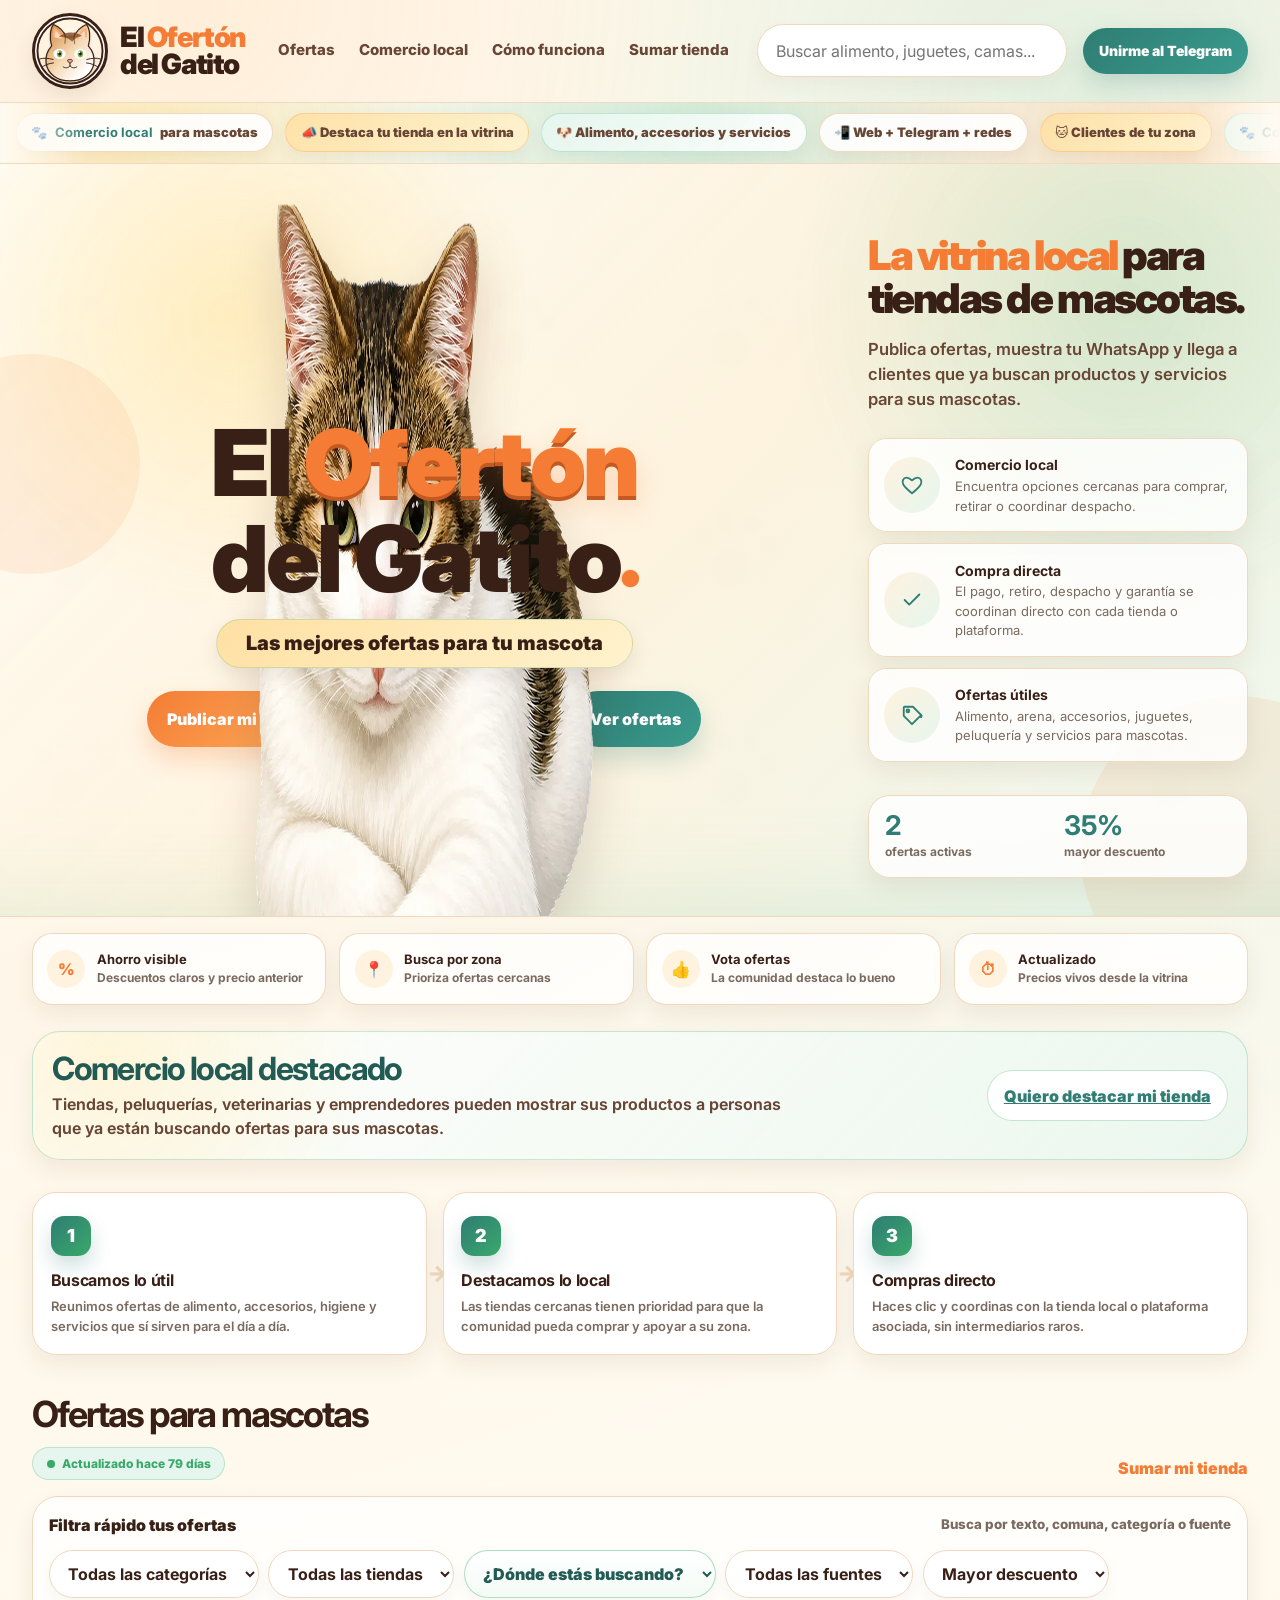
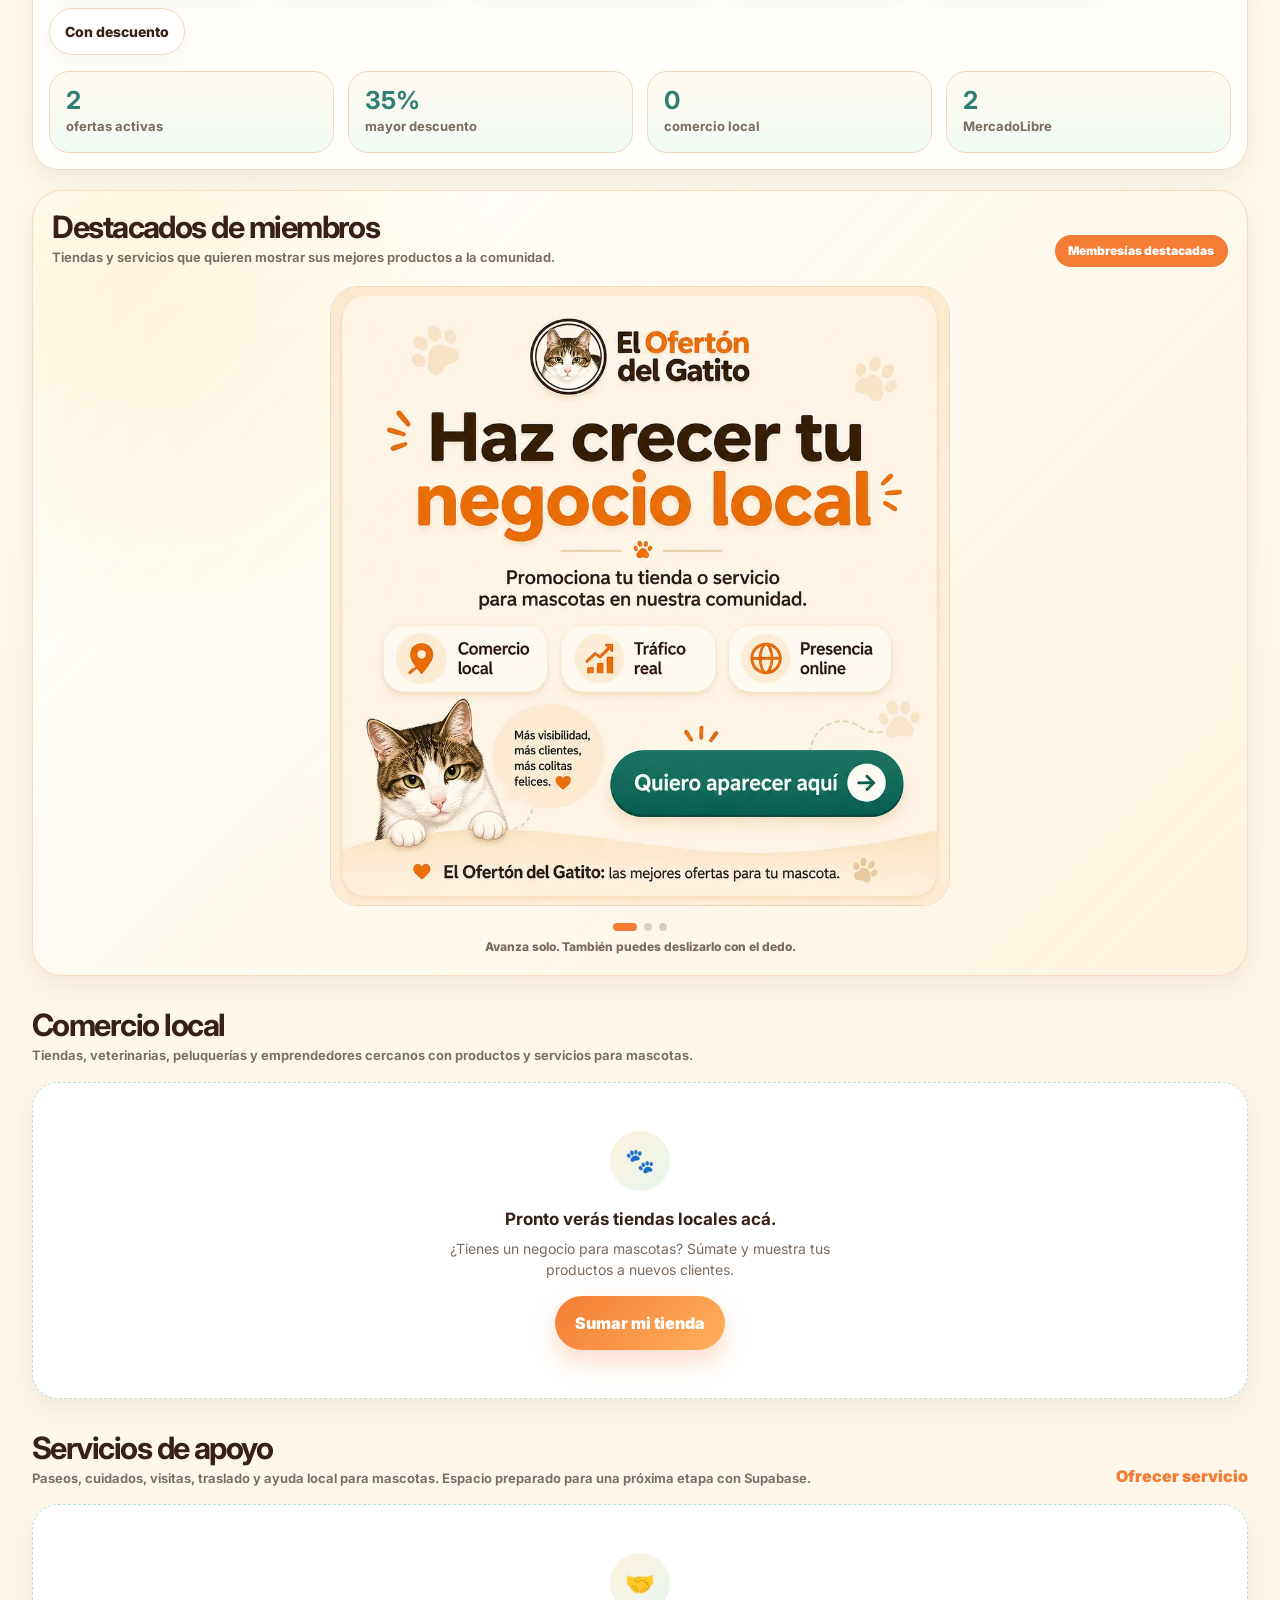
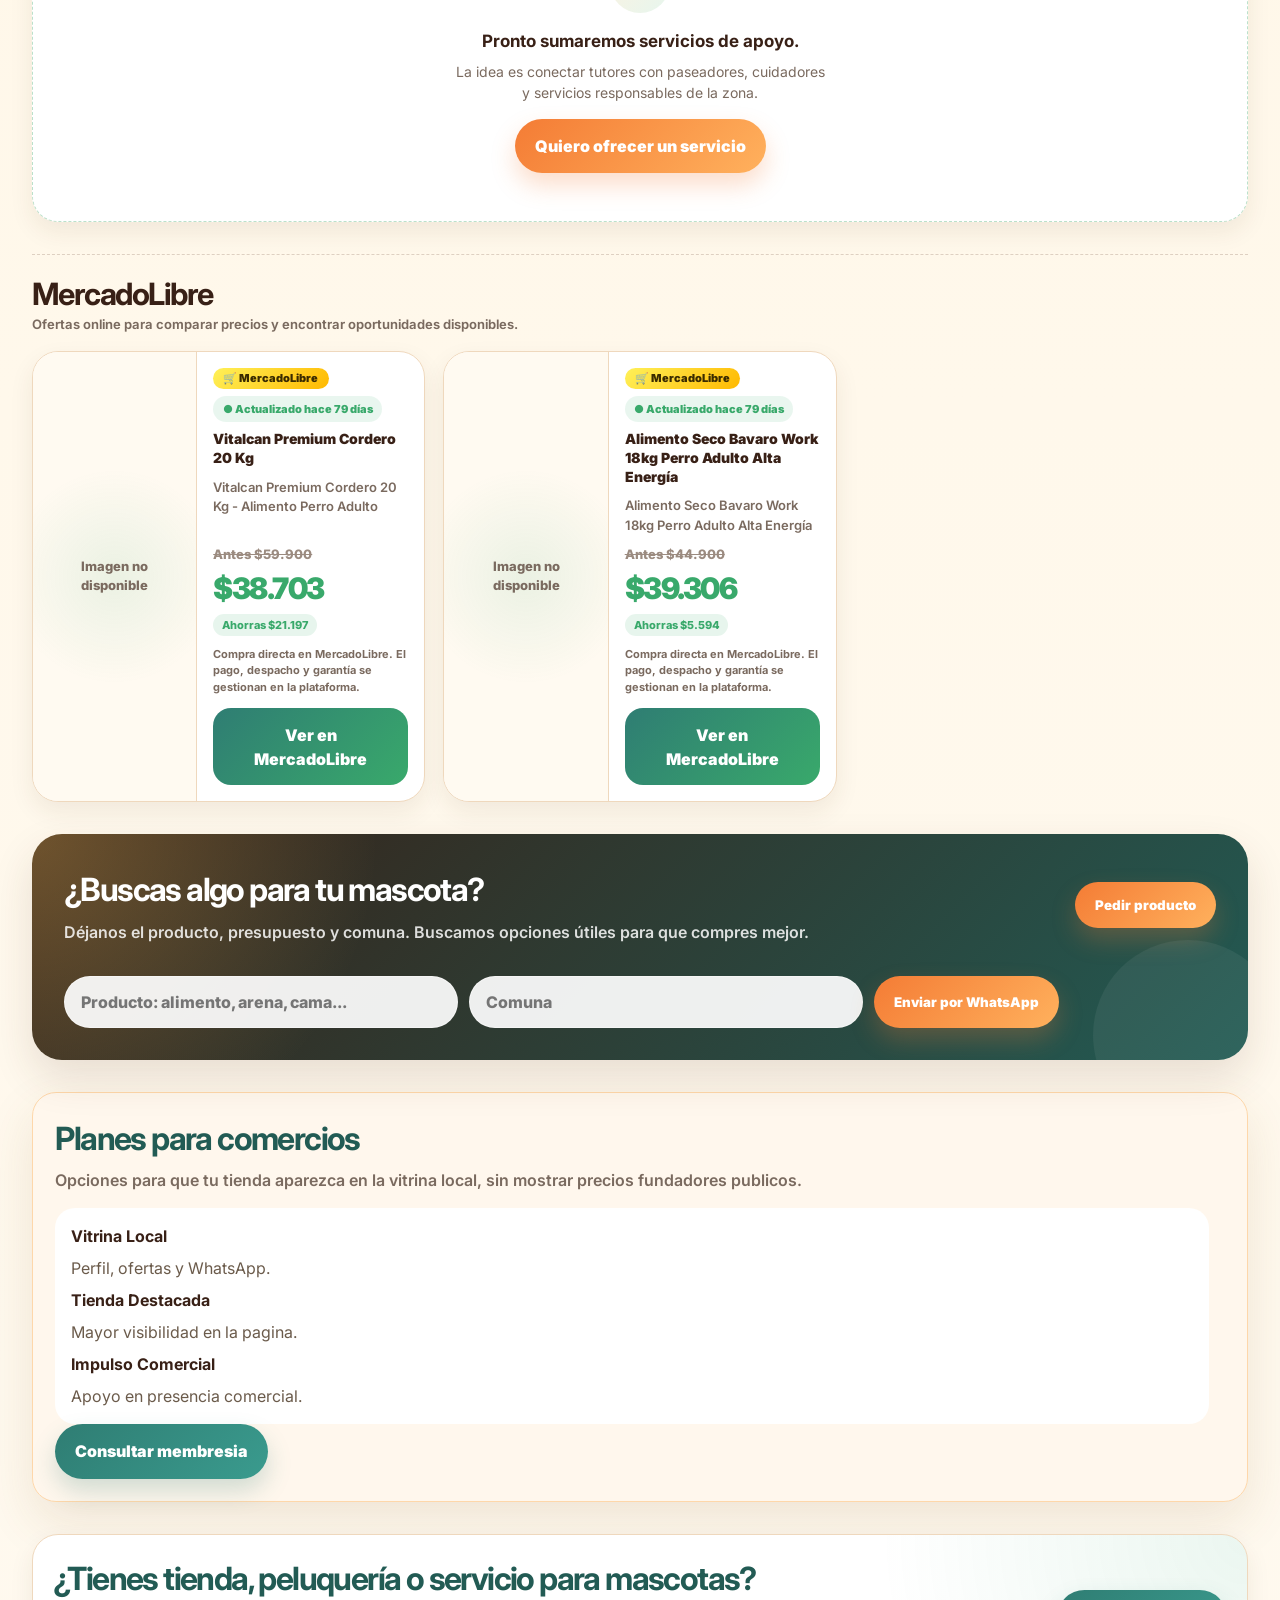
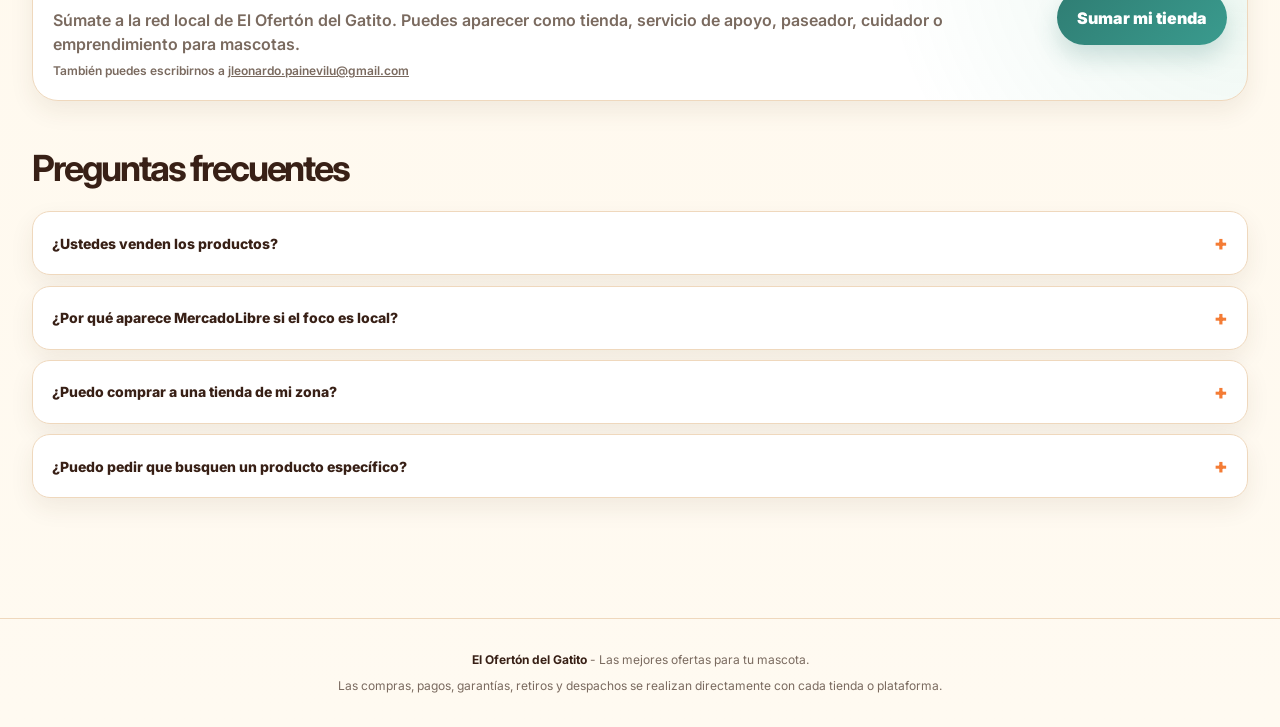
==== index.html @ 533b320a "Update index.html" ====
<!DOCTYPE html>
<html lang="es-CL">
<head>
  <meta charset="UTF-8">
  <meta http-equiv="Content-Type" content="text/html; charset=UTF-8">
  <meta name="viewport" content="width=device-width, initial-scale=1.0">

  <title>El Ofertón del Gatito - Ofertas para mascotas y comercio local</title>
  <meta name="description" content="El Ofertón del Gatito reúne ofertas para mascotas, destacando tiendas locales y usando MercadoLibre como base de apoyo para comparar precios y encontrar oportunidades.">
  <meta name="robots" content="index, follow">

  <meta property="og:title" content="El Ofertón del Gatito">
  <meta property="og:description" content="Ofertas para mascotas con foco en comercio local, tiendas cercanas y datos de MercadoLibre como base de comparación.">
  <meta property="og:type" content="website">
  <meta property="og:url" content="https://ofertas-ml-ks2k.vercel.app/">
  <meta property="og:image" content="https://ofertas-ml-ks2k.vercel.app/assets/gatito-hero.webp">
  <meta property="og:locale" content="es_CL">
  <meta name="twitter:card" content="summary_large_image">

  <link rel="canonical" href="https://ofertas-ml-ks2k.vercel.app/">
  <link rel="icon" href="/assets/logo-gatito-face.svg" type="image/svg+xml">

  <link rel="preconnect" href="https://fonts.googleapis.com">
  <link href="https://fonts.googleapis.com/css2?family=Inter:wght@400;500;600;700;800;900&display=swap" rel="stylesheet">

  <link rel="stylesheet" href="/assets/styles.css">

</head>

<body>
  <div class="page-bg-paw"></div>

  <header>
    <div class="header-inner">
      <a href="/" class="brand" aria-label="El Ofertón del Gatito">
        <img src="/assets/logo-gatito-face.svg" alt="Logo El Ofertón del Gatito" class="brand-logo" width="76" height="76">
        <div class="brand-name">
          El <span class="brand-orange">Ofertón</span><br>del Gatito
          <span>Ofertas para mascotas</span>
        </div>
      </a>

      <nav class="nav" aria-label="Navegación principal">
        <a href="#ofertas">Ofertas</a>
        <a href="#locales">Comercio local</a>
        <a href="#funciona">Cómo funciona</a>
        <a href="#marcas">Sumar tienda</a>
      </nav>

      <div class="search-wrap">
        <input type="text" id="busqueda" placeholder="Buscar alimento, juguetes, camas..." aria-label="Buscar ofertas para mascotas">
      </div>

      <a class="telegram-top" href="https://t.me/ofertastech_cl" target="_blank" rel="noopener">Unirme al Telegram</a>
    </div>
  </header>

  <main>
    <section class="top-promo-strip" aria-label="Datos destacados de El Ofertón del Gatito">
      <div class="top-promo-track" aria-hidden="true">
        <span class="top-promo-pill">🐾 <strong>Comercio local</strong> para mascotas</span>
        <span class="top-promo-pill">📣 Destaca tu tienda en la vitrina</span>
        <span class="top-promo-pill">🐶 Alimento, accesorios y servicios</span>
        <span class="top-promo-pill">📲 Web + Telegram + redes</span>
        <span class="top-promo-pill">🐱 Clientes de tu zona</span>
        <span class="top-promo-pill">🐾 <strong>Comercio local</strong> para mascotas</span>
        <span class="top-promo-pill">📣 Destaca tu tienda en la vitrina</span>
        <span class="top-promo-pill">🐶 Alimento, accesorios y servicios</span>
        <span class="top-promo-pill">📲 Web + Telegram + redes</span>
        <span class="top-promo-pill">🐱 Clientes de tu zona</span>
      </div>
    </section>

    <section class="hero">
      <div class="hero-town" aria-hidden="true"></div>
      <div class="hero-left">
        <img src="/assets/gatito-hero.webp" alt="Gatito recostado sobre el nombre El Ofertón del Gatito" class="hero-cat" width="872" height="1030" fetchpriority="high" decoding="async">

        <h1 class="mega-title">
          El <span class="orange">Ofertón</span>
          <span class="dark">del Gatito<span class="paw-dot">●</span></span>
        </h1>

        <div class="tagline-ribbon">Las mejores ofertas para tu mascota</div>

        <div class="hero-actions">
          <a class="btn btn-primary" href="#ofertas">Ver ofertas</a>
          <a class="btn btn-secondary" href="#funciona">Cómo funciona</a>
          <a class="btn btn-secondary" href="#marcas">Sumar mi tienda</a>
          <a class="btn btn-blue" href="https://t.me/ofertastech_cl" target="_blank" rel="noopener">Telegram</a>
        </div>
      </div>

      <div class="hero-right">
        <h2 class="right-title"><span>Cuida mejor.</span> Compra más cerca.</h2>
        <p class="right-copy">
          Encuentra alimento, accesorios, higiene, juguetes y servicios para perros y gatos. Reunimos ofertas locales y datos de MercadoLibre para ayudarte a comprar mejor.
        </p>

        <div class="benefit-list">
          <div class="benefit">
            <div class="benefit-icon" aria-hidden="true">
              <svg width="22" height="22" viewBox="0 0 24 24" fill="none" stroke="currentColor" stroke-width="2" stroke-linecap="round" stroke-linejoin="round"><path d="M12 21s-7-5.35-9.5-9.5C.7 8 2.2 4.5 5.7 4c2-.28 3.7.7 6.3 3 2.6-2.3 4.3-3.28 6.3-3 3.5.5 5 4 3.2 7.5C19 15.65 12 21 12 21Z"/></svg>
            </div>
            <div>
              <strong>Comercio local</strong>
              <span>Encuentra opciones cercanas para comprar, retirar o coordinar despacho.</span>
            </div>
          </div>

          <div class="benefit">
            <div class="benefit-icon" aria-hidden="true">
              <svg width="22" height="22" viewBox="0 0 24 24" fill="none" stroke="currentColor" stroke-width="2" stroke-linecap="round" stroke-linejoin="round"><path d="M20 6 9 17l-5-5"/></svg>
            </div>
            <div>
              <strong>Compra directa</strong>
              <span>El pago, retiro, despacho y garantía se coordinan directo con cada tienda o plataforma.</span>
            </div>
          </div>

          <div class="benefit">
            <div class="benefit-icon" aria-hidden="true">
              <svg width="22" height="22" viewBox="0 0 24 24" fill="none" stroke="currentColor" stroke-width="2" stroke-linecap="round" stroke-linejoin="round"><path d="M20.59 13.41 12 22l-9-9V4a1 1 0 0 1 1-1h9l9 9a2 2 0 0 1 0 2.41Z"/><circle cx="7.5" cy="7.5" r="1.5"/></svg>
            </div>
            <div>
              <strong>Ofertas útiles</strong>
              <span>Alimento, arena, accesorios, juguetes, peluquería y servicios para mascotas.</span>
            </div>
          </div>
        </div>

        <div class="hero-score">
          <div class="score-item">
            <strong id="hero-total">-</strong>
            <span>ofertas activas</span>
          </div>
          <div class="score-item">
            <strong id="hero-desc">-</strong>
            <span>mayor descuento</span>
          </div>
        </div>
      </div>
    </section>

    <section class="quick-trust" aria-label="Confianza y acceso rápido">
      <div class="quick-trust-card"><div class="quick-icon">%</div><div><b>Ahorro visible</b><span>Descuentos claros y precio anterior</span></div></div>
      <div class="quick-trust-card"><div class="quick-icon">📍</div><div><b>Busca por zona</b><span>Prioriza ofertas cercanas</span></div></div>
      <div class="quick-trust-card"><div class="quick-icon">👍</div><div><b>Vota ofertas</b><span>La comunidad destaca lo bueno</span></div></div>
      <div class="quick-trust-card"><div class="quick-icon">⏱</div><div><b>Actualizado</b><span>Precios vivos desde la vitrina</span></div></div>
    </section>

    <section class="local-strip" id="local" aria-label="Comercio local destacado">
      <div>
        <h2>Comercio local destacado</h2>
        <p>Tiendas, peluquerías, veterinarias y emprendedores pueden mostrar sus productos a personas que ya están buscando ofertas para sus mascotas.</p>
      </div>
      <a class="local-pill" href="#marcas">Quiero destacar mi tienda</a>
    </section>

    <section class="steps" id="funciona" aria-label="Cómo funciona">
      <div class="step">
        <div class="step-num">1</div>
        <h3>Buscamos lo útil</h3>
        <p>Reunimos ofertas de alimento, accesorios, higiene y servicios que sí sirven para el día a día.</p>
      </div>
      <div class="step">
        <div class="step-num">2</div>
        <h3>Destacamos lo local</h3>
        <p>Las tiendas cercanas tienen prioridad para que la comunidad pueda comprar y apoyar a su zona.</p>
      </div>
      <div class="step">
        <div class="step-num">3</div>
        <h3>Compras directo</h3>
        <p>Haces clic y coordinas con la tienda local o plataforma asociada, sin intermediarios raros.</p>
      </div>
    </section>

    <section id="ofertas">
      <div class="section-head">
        <div>
          <h2>Ofertas para mascotas</h2>
          <span class="live-chip"><span class="live-dot"></span><span id="actualizado">Cargando actualización...</span></span>
        </div>
        <a class="section-link" href="#marcas">Sumar mi tienda</a>
      </div>

      <div class="panel">
        <div class="filters-title"><span>Filtra rápido tus ofertas</span><small>Busca por texto, comuna, categoría o fuente</small></div>
        <div class="filtros">
          <select id="filtro-categoria" aria-label="Filtrar por categoría">
            <option value="">Todas las categorías</option>
          </select>

          <select id="filtro-tienda" aria-label="Filtrar por tienda">
            <option value="">Todas las tiendas</option>
          </select>

          <select id="filtro-comuna" aria-label="Filtrar por comuna o región">
            <option value="">¿Dónde estás buscando?</option>
          </select>

          <select id="filtro-origen" aria-label="Filtrar por origen">
            <option value="">Todas las fuentes</option>
            <option value="local">Comercio local</option>
            <option value="mercadolibre">MercadoLibre</option>
          </select>

          <select id="filtro-orden" aria-label="Ordenar ofertas">
            <option value="descuento">Mayor descuento</option>
            <option value="precio_asc">Menor precio</option>
            <option value="precio_desc">Mayor precio</option>
          </select>

          <button class="chip" id="chip-descuento">Con descuento</button>
        </div>

        <div class="stats" id="stats"></div>
      </div>

      <div class="premium-section" id="miembros">
        <div class="premium-head">
          <div>
            <h2>Destacados de miembros</h2>
            <p>Tiendas y servicios que quieren mostrar sus mejores productos a la comunidad.</p>
          </div>
          <span class="premium-badge-title">Membresías destacadas</span>
        </div>
        <div class="carousel" id="premium-carousel" aria-label="Carrusel automático de membresías destacadas">
          <div class="skeleton-grid" aria-label="Cargando destacados">
            <div class="skeleton-card"><div class="sk sk-img"></div><div class="sk-body"><div class="sk sk-line"></div><div class="sk sk-line big"></div><div class="sk sk-line"></div><div class="sk sk-button"></div></div></div>
          </div>
        </div>
        <div class="carousel-dots" id="premium-dots" aria-label="Indicadores del carrusel"></div>
        <p class="carousel-hint">Avanza solo. También puedes deslizarlo con el dedo.</p>
      </div>

      <div class="source-section" id="locales">
        <div class="source-head">
          <div>
            <h2>Comercio local</h2>
            <p>Tiendas, veterinarias, peluquerías y emprendedores cercanos con productos y servicios para mascotas.</p>
          </div>
        </div>
        <div class="grid" id="local-grid"></div>
      </div>

      <div class="source-section" id="apoyo">
        <div class="source-head">
          <div>
            <h2>Servicios de apoyo</h2>
            <p>Paseos, cuidados, visitas, traslado y ayuda local para mascotas. Espacio preparado para una próxima etapa con Supabase.</p>
          </div>
          <a class="section-link" href="#marcas">Ofrecer servicio</a>
        </div>
        <div class="grid" id="apoyo-grid">
          <div class="vacio"><div class="vacio-icon">🤝</div><h3>Pronto sumaremos servicios de apoyo.</h3><p>La idea es conectar tutores con paseadores, cuidadores y servicios responsables de la zona.</p><a class="btn btn-primary empty-cta" href="#marcas">Quiero ofrecer un servicio</a></div>
        </div>
      </div>

      <div class="source-section marketplace" id="mercadolibre">
        <div class="source-head">
          <div>
            <h2>MercadoLibre</h2>
            <p>Ofertas online para comparar precios y encontrar oportunidades disponibles.</p>
          </div>
        </div>
        <div class="grid" id="mercadolibre-grid"></div>
      </div>
    </section>

    <section class="request-box" id="pedidos">
      <div>
        <h2>¿Buscas algo para tu mascota?</h2>
        <p>
          Déjanos el producto, presupuesto y comuna. Buscamos opciones útiles para que compres mejor.
        </p>
      </div>
      <button class="btn btn-primary" type="button" onclick="abrirModalPedido()">Pedir producto</button>
      <form class="request-inline-form" onsubmit="enviarPedidoRapido(event)">
        <input id="pedido-producto" type="text" placeholder="Producto: alimento, arena, cama..." aria-label="Producto buscado">
        <input id="pedido-comuna" type="text" placeholder="Comuna" aria-label="Comuna">
        <button class="btn btn-primary" type="submit">Enviar por WhatsApp</button>
      </form>
    </section>

    <section class="business-box" id="marcas">
      <div>
        <h2>¿Tienes tienda, peluquería o servicio para mascotas?</h2>
        <p>
          Súmate a la red local de El Ofertón del Gatito. Puedes aparecer como tienda, servicio de apoyo, paseador, cuidador o emprendimiento para mascotas.
        </p>
        <p style="margin-top:.4rem; font-size:12px;">
          También puedes escribirnos a <a href="mailto:jleonardo.painevilu@gmail.com" style="text-decoration:underline;">jleonardo.painevilu@gmail.com</a>
        </p>
      </div>
      <a class="btn btn-blue" href="https://wa.me/56973806218?text=Hola%2C%20quiero%20destacar%20mi%20tienda%20o%20producto%20para%20mascotas%20en%20El%20Oferton%20del%20Gatito" target="_blank" rel="noopener">Sumar mi tienda</a>
    </section>

    <section class="faq" aria-label="Preguntas frecuentes">
      <div class="section-head">
        <div>
          <h2>Preguntas frecuentes</h2>
        </div>
      </div>

      <details class="faq-item">
        <summary>¿Ustedes venden los productos?</summary>
        <p>No. Nosotros encontramos y compartimos ofertas para mascotas; la compra, el pago, el despacho y la garantía quedan directamente con la tienda local o plataforma asociada.</p>
      </details>

      <details class="faq-item">
        <summary>¿Por qué aparece MercadoLibre si el foco es local?</summary>
        <p>MercadoLibre sirve como base para comparar precios y mantener ofertas disponibles. El agregado estrella será el comercio local destacado dentro de la vitrina.</p>
      </details>

      <details class="faq-item">
        <summary>¿Puedo comprar a una tienda de mi zona?</summary>
        <p>Sí. Cuando una oferta sea local, el botón te llevará al contacto, WhatsApp, catálogo o canal definido por esa tienda.</p>
      </details>

      <details class="faq-item">
        <summary>¿Puedo pedir que busquen un producto específico?</summary>
        <p>Sí. Usa el botón "Pedir producto" y cuéntanos qué necesitas, para qué mascota, presupuesto y comuna. Lo agregamos a la búsqueda.</p>
      </details>
    </section>
  </main>

  <footer>
    <p><strong>El Ofertón del Gatito</strong> - Las mejores ofertas para tu mascota.</p>
    <p style="margin-top:.5rem;">Las compras, pagos, garantías, retiros y despachos se realizan directamente con cada tienda o plataforma.</p>
  </footer>

  <div class="modal-backdrop" id="pedido-modal" role="dialog" aria-modal="true" aria-label="Pedir producto">
    <div class="modal-box">
      <div class="modal-head">
        <div>
          <h3>Pedir producto</h3>
          <p>Cuéntanos qué necesitas y lo buscamos para la comunidad.</p>
        </div>
        <button class="modal-close" type="button" onclick="cerrarModalPedido()">×</button>
      </div>
      <form class="modal-form" onsubmit="enviarPedidoModal(event)">
        <input id="modal-producto" type="text" placeholder="¿Qué producto buscas?" required>
        <input id="modal-comuna" type="text" placeholder="Comuna o ciudad" required>
        <select id="modal-mascota">
          <option value="">Tipo de mascota</option>
          <option>Perro</option>
          <option>Gato</option>
          <option>Ambos</option>
          <option>Otra</option>
        </select>
        <textarea id="modal-detalle" placeholder="Presupuesto, marca, urgencia o detalles"></textarea>
        <div class="modal-actions">
          <button class="btn btn-primary" type="submit">Enviar por WhatsApp</button>
          <button class="btn btn-secondary" type="button" onclick="cerrarModalPedido()">Cerrar</button>
        </div>
      </form>
    </div>
  </div>

  <div class="sticky-cta">
    <a class="btn btn-blue" href="https://t.me/ofertastech_cl" target="_blank" rel="noopener">Telegram</a>
    <a class="btn btn-primary" href="#ofertas">Ver ofertas</a>
    <a class="btn btn-shop" href="#marcas">Sumar tienda</a>
  </div>

  <script src="/config.supabase.js"></script>

  <script src="/assets/app.js"></script>

</body>
</html>
---- assets/styles.css ----
*, *::before, *::after {
      box-sizing: border-box;
      margin: 0;
      padding: 0;
    }

    :root {
      --cream: #fffaf1;
      --cream-2: #fff0d8;
      --paper: #ffffff;
      --brown: #382016;
      --brown-2: #684635;
      --orange: #f47c35;
      --orange-2: #ffb15d;
      --orange-soft: #fff2df;
      --blue: #2f7d73;
      --blue-2: #225b54;
      --green: #39a96b;
      --mint: #e6f6ee;
      --yellow: #ffd76a;
      --red: #e95c4a;
      --muted: #7a6a5f;
      --border: #efd8bd;
      --shadow: 0 18px 42px rgba(75, 45, 28, 0.13);
      --shadow-soft: 0 10px 24px rgba(75, 45, 28, 0.08);
      --radius: 24px;
    }

    html { scroll-behavior: smooth; }


    #ofertas,
    #locales,
    #funciona,
    #marcas,
    #pedidos,
    #miembros,
    #mercadolibre,
    #apoyo {
      scroll-margin-top: 110px;
    }

    body {
      font-family: "Inter", system-ui, -apple-system, BlinkMacSystemFont, "Segoe UI", sans-serif;
      background:
        radial-gradient(circle at top left, rgba(255, 177, 93, 0.13), transparent 28%),
        radial-gradient(circle at top right, rgba(57, 169, 107, 0.12), transparent 24%),
        linear-gradient(180deg, #fffdf6 0%, #fff7e8 48%, #fffaf1 100%),
        var(--cream);
      color: var(--brown);
      line-height: 1.5;
      overflow-x: hidden;
    }

    a { color: inherit; }

    .page-bg-paw {
      position: fixed;
      inset: 0;
      pointer-events: none;
      z-index: -1;
      opacity: 0.5;
      background-image: url("data:image/svg+xml,%3Csvg xmlns='http://www.w3.org/2000/svg' width='220' height='220' viewBox='0 0 220 220'%3E%3Cg fill='%232f7d73' fill-opacity='0.055'%3E%3Ccircle cx='110' cy='128' r='19'/%3E%3Ccircle cx='84' cy='96' r='9'/%3E%3Ccircle cx='106' cy='82' r='9.5'/%3E%3Ccircle cx='132' cy='84' r='9'/%3E%3Ccircle cx='148' cy='104' r='8.5'/%3E%3C/g%3E%3C/svg%3E");
      background-repeat: repeat;
      background-size: 220px 220px;
      background-position: top right;
    }



    .top-promo-strip {
      margin: 0 -2rem;
      padding: 0.65rem max(1rem, calc((100vw - 1440px) / 2 + 2rem));
      border-bottom: 1px solid rgba(239, 216, 189, 0.85);
      background:
        radial-gradient(circle at 10% 50%, rgba(255, 215, 106, 0.28), transparent 26%),
        radial-gradient(circle at 55% 0%, rgba(57, 169, 107, 0.14), transparent 40%),
        radial-gradient(circle at 90% 100%, rgba(244, 124, 53, 0.12), transparent 35%),
        linear-gradient(90deg, rgba(255,240,216,0.9), rgba(230,246,238,0.72), rgba(255,240,216,0.9));
      overflow: hidden;
      position: relative;
    }

    .top-promo-strip::before,
    .top-promo-strip::after {
      content: "";
      position: absolute;
      top: 50%;
      transform: translateY(-50%);
      width: 90px;
      height: 100%;
      z-index: 2;
      pointer-events: none;
    }

    .top-promo-strip::before {
      left: 0;
      background: linear-gradient(90deg, rgba(255,250,241,1), transparent);
    }

    .top-promo-strip::after {
      right: 0;
      background: linear-gradient(270deg, rgba(255,250,241,1), transparent);
    }

    .top-promo-track {
      display: flex;
      gap: 0.75rem;
      width: max-content;
      animation: top-strip-move 28s linear infinite;
    }

    .top-promo-pill {
      display: inline-flex;
      align-items: center;
      gap: 0.45rem;
      padding: 0.56rem 0.9rem;
      border-radius: 999px;
      background: rgba(255, 255, 255, 0.88);
      border: 1px solid rgba(239, 216, 189, 0.95);
      color: var(--brown-2);
      font-weight: 900;
      font-size: 13px;
      white-space: nowrap;
      box-shadow: 0 6px 16px rgba(75,45,28,0.06);
    }

    .top-promo-pill:nth-child(3n+2) {
      background: linear-gradient(135deg, rgba(255, 224, 163, 0.9), rgba(255, 242, 205, 0.9));
      border-color: rgba(240, 125, 19, 0.22);
    }

    .top-promo-pill:nth-child(3n+3) {
      background: linear-gradient(135deg, rgba(230, 246, 238, 0.95), rgba(255, 255, 255, 0.9));
      border-color: rgba(57, 169, 107, 0.25);
    }

    .top-promo-pill strong { color: var(--blue); }

    @keyframes top-strip-move {
      from { transform: translateX(0); }
      to { transform: translateX(-50%); }
    }

    @media (prefers-reduced-motion: reduce) {
      .top-promo-track { animation: none; }
    }

    header {
      position: sticky;
      top: 0;
      z-index: 100;
      background:
        radial-gradient(circle at 15% 0%, rgba(255, 177, 93, 0.16), transparent 55%),
        radial-gradient(circle at 85% 100%, rgba(57, 169, 107, 0.14), transparent 55%),
        rgba(255, 250, 241, 0.97);
      backdrop-filter: blur(16px);
      border-bottom: 1px solid rgba(241, 216, 189, 0.9);
    }

    .header-inner {
      max-width: 1440px;
      margin: 0 auto;
      padding: 0.8rem 2rem;
      display: flex;
      align-items: center;
      gap: 1rem;
    }

    .brand {
      display: flex;
      align-items: center;
      gap: 0.75rem;
      text-decoration: none;
      white-space: nowrap;
      min-width: max-content;
    }

    .brand-logo {
      width: 76px;
      height: 76px;
      object-fit: contain;
      border-radius: 999px;
      background: white;
      padding: 0;
      border: 3px solid #3b2115;
      box-shadow: 0 8px 20px rgba(75, 45, 28, 0.10);
      flex: 0 0 auto;
      display: block;
    }

    .brand-name {
      font-weight: 900;
      letter-spacing: -0.05em;
      color: var(--brown);
      line-height: 0.95;
      font-size: 28px;
    }

    .brand-name .brand-orange { color: var(--orange); }

    .brand-name > span:not(.brand-orange) {
      display: none;
      font-size: 12px;
      font-weight: 800;
      color: var(--muted);
      letter-spacing: 0;
      margin-top: 5px;
    }

    .nav {
      display: flex;
      gap: 1.5rem;
      align-items: center;
      margin-left: 1rem;
      font-size: 15px;
      font-weight: 800;
      color: var(--brown-2);
    }

    .nav a {
      text-decoration: none;
      position: relative;
      padding-bottom: 2px;
      transition: color 0.15s ease;
    }
    .nav a::after {
      content: "";
      position: absolute;
      left: 0;
      right: 100%;
      bottom: -3px;
      height: 2px;
      border-radius: 2px;
      background: var(--orange);
      transition: right 0.2s ease;
    }
    .nav a:hover { color: var(--orange); }
    .nav a:hover::after { right: 0; }

    .search-wrap {
      margin-left: auto;
      width: min(310px, 100%);
    }

    #busqueda {
      width: 100%;
      padding: 0.85rem 1.1rem;
      border: 1px solid var(--border);
      border-radius: 999px;
      font: inherit;
      background: white;
      color: var(--brown);
      outline: none;
      box-shadow: inset 0 1px 0 rgba(255,255,255,0.8), 0 8px 18px rgba(75, 45, 28, 0.04);
    }

    #busqueda:focus {
      border-color: var(--orange);
      box-shadow: 0 0 0 4px rgba(240, 125, 19, 0.12);
    }

    .telegram-top {
      text-decoration: none;
      background: linear-gradient(135deg, var(--blue), #3a9b8e);
      color: white;
      padding: 0.78rem 1rem;
      border-radius: 999px;
      font-weight: 900;
      font-size: 14px;
      white-space: nowrap;
      box-shadow: 0 10px 25px rgba(47, 125, 115, 0.22);
    }

    main {
      max-width: 1440px;
      margin: 0 auto;
      padding: 0 2rem 2rem;
    }

    .hero {
      position: relative;
      min-height: 560px;
      margin: 0 -2rem;
      border-radius: 0;
      overflow: hidden;
      background:
        radial-gradient(circle at 18% 20%, rgba(255, 215, 106, 0.34), transparent 25%),
        radial-gradient(circle at 88% 18%, rgba(57, 169, 107, 0.18), transparent 26%),
        linear-gradient(135deg, rgba(255, 253, 246, 0.84) 0%, rgba(255, 242, 220, 0.78) 50%, rgba(234, 248, 240, 0.78) 100%);
      border-bottom: 1px solid var(--border);
      box-shadow: none;
      display: grid;
      grid-template-columns: minmax(0, 1.55fr) minmax(340px, 0.75fr);
      gap: clamp(1.4rem, 4vw, 3.4rem);
      padding: clamp(1.4rem, 4vw, 4rem) max(2rem, calc((100vw - 1440px) / 2 + 2rem));
    }

    .hero::before,
    .hero::after {
      content: "";
      position: absolute;
      border-radius: 999px;
      pointer-events: none;
      opacity: 0.10;
      background: var(--orange);
    }

    .hero::before {
      width: 220px;
      height: 220px;
      left: -80px;
      top: 190px;
    }

    .hero::after {
      width: 310px;
      height: 310px;
      right: -110px;
      bottom: -90px;
    }

    .hero-town {
      position: absolute;
      left: 0;
      right: 0;
      bottom: -1px;
      height: 130px;
      z-index: 1;
      pointer-events: none;
      background: linear-gradient(180deg, transparent 0%, rgba(57, 169, 107, 0.08) 100%);
      -webkit-mask-image: linear-gradient(to top, #000 0%, transparent 100%);
      mask-image: linear-gradient(to top, #000 0%, transparent 100%);
    }

    .hero-left {
      position: relative;
      z-index: 2;
      display: flex;
      flex-direction: column;
      justify-content: center;
      min-height: 500px;
      padding-top: 125px;
      align-items: center;
      text-align: center;
    }

    .hero-cat {
      position: absolute;
      top: -18px;
      left: 50%;
      transform: translateX(-50%);
      width: min(425px, 48vw);
      z-index: 4;
      filter: drop-shadow(0 24px 24px rgba(75, 45, 28, 0.16));
      pointer-events: none;
    }

    .mega-title {
      position: relative;
      z-index: 5;
      max-width: 900px;
      font-size: clamp(3.6rem, 7.4vw, 6.8rem);
      line-height: 0.92;
      letter-spacing: -0.03em;
      font-weight: 900;
      color: var(--brown);
      text-wrap: balance;
    }

    .hero-kicker {
      display: none;
    }

    .mega-title .orange {
      color: var(--orange);
      text-shadow:
        0 4px 0 #c45a21,
        0 12px 26px rgba(244, 124, 53, 0.22);
    }

    .mega-title .dark {
      display: block;
      margin-top: 0.12em;
      color: var(--brown);
    }

    .mega-title .paw-dot {
      display: inline-grid;
      place-items: center;
      width: 0.78em;
      height: 0.78em;
      margin-left: 0.02em;
      border-radius: 50%;
      background: var(--orange-soft);
      color: var(--orange);
      font-size: 0.25em;
      vertical-align: 0.22em;
      box-shadow: inset 0 0 0 2px rgba(240, 125, 19, 0.18);
      letter-spacing: 0;
    }

    .tagline-ribbon {
      position: relative;
      z-index: 6;
      display: inline-flex;
      align-items: center;
      justify-content: center;
      width: fit-content;
      margin-top: 1.1rem;
      padding: 0.52rem 1.8rem;
      background: linear-gradient(135deg, #ffe0a3, #fff2cd);
      color: var(--brown);
      border-radius: 999px;
      border: 1px solid rgba(57, 169, 107, 0.22);
      font-size: clamp(1rem, 2vw, 1.24rem);
      font-weight: 900;
      box-shadow: 0 8px 20px rgba(75, 45, 28, 0.10);
    }

    .hero-actions {
      display: flex;
      gap: 0.75rem;
      flex-wrap: wrap;
      margin-top: 1.45rem;
      justify-content: center;
    }

    .btn {
      display: inline-flex;
      align-items: center;
      justify-content: center;
      padding: 0.95rem 1.25rem;
      border-radius: 999px;
      text-decoration: none;
      font-weight: 900;
      border: 0;
      cursor: pointer;
      font-family: inherit;
      transition: transform 0.15s ease, box-shadow 0.15s ease, background 0.15s ease;
    }

    .btn:hover { transform: translateY(-2px); }

    .btn-primary {
      background: linear-gradient(135deg, var(--orange), var(--orange-2));
      color: white;
      box-shadow: 0 12px 24px rgba(244, 124, 53, 0.26);
    }

    .btn-secondary {
      background: white;
      color: var(--brown);
      border: 1px solid rgba(57, 169, 107, 0.35);
      box-shadow: var(--shadow-soft);
    }

    .btn-blue {
      background: linear-gradient(135deg, var(--blue), #3a9b8e);
      color: white;
      box-shadow: 0 12px 24px rgba(47, 125, 115, 0.22);
    }

    .btn-shop {
      background: linear-gradient(135deg, #249b64, #42bf7a);
      color: white;
      box-shadow: 0 12px 24px rgba(36, 155, 100, 0.22);
    }

    .hero-right {
      position: relative;
      z-index: 3;
      display: flex;
      flex-direction: column;
      justify-content: center;
      gap: 1.05rem;
      padding-top: 2rem;
    }

    .right-title {
      font-size: clamp(2rem, 3.2vw, 3.1rem);
      line-height: 1.05;
      letter-spacing: -0.06em;
      font-weight: 900;
      color: var(--brown);
    }

    .right-title span { color: var(--orange); }

    .right-copy {
      color: var(--brown-2);
      font-weight: 600;
      max-width: 470px;
      font-size: 1.04rem;
    }

    .benefit-list {
      display: grid;
      gap: 0.7rem;
      margin-top: 0.6rem;
    }

    .benefit {
      display: grid;
      grid-template-columns: 56px 1fr;
      gap: 0.9rem;
      align-items: center;
      background: rgba(255, 255, 255, 0.82);
      border: 1px solid var(--border);
      border-radius: 18px;
      padding: 0.95rem;
      box-shadow: var(--shadow-soft);
    }

    .benefit-icon {
      width: 56px;
      height: 56px;
      border-radius: 50%;
      background: linear-gradient(135deg, var(--orange-soft), var(--mint));
      display: grid;
      place-items: center;
      color: var(--blue);
      font-weight: 900;
      font-size: 20px;
    }

    .benefit strong {
      display: block;
      color: var(--brown);
      font-size: 14px;
    }

    .benefit span {
      display: block;
      color: var(--muted);
      font-size: 13px;
      margin-top: 0.1rem;
    }

    .hero-score {
      margin-top: 1rem;
      background: rgba(255, 255, 255, 0.82);
      border: 1px solid var(--border);
      border-radius: 22px;
      padding: 1rem;
      box-shadow: var(--shadow-soft);
      display: grid;
      grid-template-columns: 1fr 1fr;
      gap: 0.7rem;
    }

    .score-item strong {
      display: block;
      font-size: 1.7rem;
      color: var(--blue);
      line-height: 1;
    }

    .score-item span {
      display: block;
      color: var(--muted);
      font-size: 12px;
      font-weight: 700;
      margin-top: 0.25rem;
    }

    .trust-row {
      display: none;
      grid-template-columns: repeat(4, 1fr);
      gap: 0.85rem;
      margin: 1.2rem 0 1.5rem;
    }

    .trust-item {
      background: white;
      border: 1px solid var(--border);
      border-radius: 22px;
      padding: 1rem;
      box-shadow: var(--shadow-soft);
      position: relative;
      overflow: hidden;
    }

    .trust-item::after {
      content: "";
      position: absolute;
      right: -24px;
      bottom: -28px;
      width: 82px;
      height: 82px;
      border-radius: 50%;
      background: rgba(244, 124, 53, 0.07);
    }

    .trust-item strong {
      display: block;
      color: var(--brown);
      font-size: 14px;
      margin-bottom: 0.25rem;
    }

    .trust-item span {
      display: block;
      color: var(--muted);
      font-size: 13px;
    }

    .local-strip {
      margin: 1.6rem 0 0;
      display: grid;
      grid-template-columns: minmax(0, 1fr) auto;
      align-items: center;
      gap: 1rem;
      padding: 1.2rem;
      border: 1px solid rgba(57, 169, 107, 0.25);
      border-radius: 28px;
      background:
        radial-gradient(circle at 6% 20%, rgba(255, 215, 106, 0.24), transparent 24%),
        linear-gradient(135deg, rgba(255,255,255,0.92), rgba(230,246,238,0.74));
      box-shadow: var(--shadow-soft);
    }

    .local-strip h2 {
      color: var(--blue-2);
      font-size: clamp(1.35rem, 2.5vw, 2rem);
      letter-spacing: -0.05em;
      line-height: 1.1;
    }

    .local-strip p {
      color: var(--brown-2);
      font-weight: 650;
      margin-top: 0.35rem;
      max-width: 760px;
    }

    .local-pill {
      display: inline-flex;
      align-items: center;
      justify-content: center;
      padding: 0.8rem 1rem;
      border-radius: 999px;
      background: white;
      color: var(--blue);
      border: 1px solid rgba(57, 169, 107, 0.3);
      font-weight: 900;
      white-space: nowrap;
    }

    /* ---- Cómo funciona ---- */
    .steps {
      display: grid;
      grid-template-columns: repeat(3, 1fr);
      gap: 1rem;
      margin: 2rem 0;
      counter-reset: paso;
    }

    .step {
      position: relative;
      background: white;
      border: 1px solid var(--border);
      border-radius: 24px;
      padding: 1.4rem 1.1rem 1.1rem;
      box-shadow: var(--shadow-soft);
      transition: transform 0.18s ease, box-shadow 0.18s ease;
    }

    .step:hover {
      transform: translateY(-4px);
      box-shadow: var(--shadow);
    }

    .step-num {
      display: inline-grid;
      place-items: center;
      width: 40px;
      height: 40px;
      border-radius: 13px;
      background: linear-gradient(135deg, var(--blue), var(--green));
      color: white;
      font-weight: 900;
      font-size: 18px;
      margin-bottom: 0.75rem;
      box-shadow: 0 10px 20px rgba(47, 125, 115, 0.24);
    }

    .step h3 {
      font-size: 16px;
      color: var(--brown);
      margin-bottom: 0.35rem;
      letter-spacing: -0.02em;
    }

    .step p {
      color: var(--muted);
      font-size: 13px;
      font-weight: 600;
      line-height: 1.5;
    }

    .step::after {
      content: "→";
      position: absolute;
      right: -22px;
      top: 50%;
      transform: translateY(-50%);
      color: var(--border);
      font-size: 22px;
      font-weight: 900;
    }

    .step:last-child::after { display: none; }

    /* ---- FAQ ---- */
    .faq {
      margin: 2.5rem 0;
    }

    .faq-item {
      background: white;
      border: 1px solid var(--border);
      border-radius: 18px;
      margin-bottom: 0.65rem;
      box-shadow: var(--shadow-soft);
      overflow: hidden;
    }

    .faq-item summary {
      list-style: none;
      cursor: pointer;
      padding: 1rem 1.2rem;
      font-weight: 800;
      font-size: 14px;
      color: var(--brown);
      display: flex;
      align-items: center;
      justify-content: space-between;
      gap: 1rem;
    }

    .faq-item summary::-webkit-details-marker { display: none; }

    .faq-item summary::after {
      content: "+";
      font-size: 20px;
      color: var(--orange);
      font-weight: 900;
      flex: 0 0 auto;
      transition: transform 0.2s ease;
    }

    .faq-item[open] summary::after { transform: rotate(45deg); }

    .faq-item p {
      padding: 0 1.2rem 1.1rem;
      color: var(--muted);
      font-size: 13px;
      font-weight: 600;
      line-height: 1.55;
    }

    /* ---- Urgencia visual en descuentos altos ---- */
    .discount-badge.hot {
      animation: pulse-badge 1.6s infinite;
    }

    @keyframes pulse-badge {
      0% { box-shadow: 0 8px 18px rgba(244, 124, 53, 0.22), 0 0 0 0 rgba(233, 92, 74, 0.38); }
      70% { box-shadow: 0 8px 18px rgba(244, 124, 53, 0.22), 0 0 0 8px rgba(233, 92, 74, 0); }
      100% { box-shadow: 0 8px 18px rgba(244, 124, 53, 0.22), 0 0 0 0 rgba(233, 92, 74, 0); }
    }

    .card {
      animation: fade-up 0.5s ease both;
    }

    @keyframes fade-up {
      from { opacity: 0; transform: translateY(14px); }
      to { opacity: 1; transform: translateY(0); }
    }

    /* ---- Barra flotante de conversión (mobile) ---- */
    .sticky-cta {
      position: fixed;
      left: 0;
      right: 0;
      bottom: 0;
      z-index: 200;
      display: none;
      gap: 0.6rem;
      padding: 0.65rem 0.85rem;
      background: rgba(255, 250, 241, 0.96);
      backdrop-filter: blur(14px);
      border-top: 1px solid var(--border);
      box-shadow: 0 -12px 28px rgba(75, 45, 28, 0.14);
    }

    .sticky-cta a {
      flex: 1;
      text-align: center;
      padding: 0.82rem 0.48rem;
      border-radius: 14px;
      font-weight: 900;
      font-size: 12px;
      text-decoration: none;
      min-width: 0;
    }

    .sticky-cta .btn-primary,
    .sticky-cta .btn-blue { box-shadow: none; }

    @media (max-width: 720px) {
      .sticky-cta { display: flex; }
      body { padding-bottom: 78px; }
    }

    .section-head {
      display: flex;
      align-items: end;
      justify-content: space-between;
      gap: 1rem;
      margin: 2rem 0 1rem;
    }

    .section-head h2 {
      font-size: clamp(1.55rem, 3vw, 2.25rem);
      letter-spacing: -0.06em;
      color: var(--brown);
    }

    .section-head p {
      color: var(--muted);
      font-weight: 600;
      font-size: 13px;
      margin-top: 0.2rem;
    }

    .section-link {
      color: var(--orange);
      text-decoration: none;
      font-weight: 900;
      white-space: nowrap;
    }

    .live-chip {
      display: inline-flex;
      align-items: center;
      gap: 0.45rem;
      margin-top: 0.4rem;
      padding: 0.4rem 0.85rem;
      background: var(--mint);
      border: 1px solid rgba(57, 169, 107, 0.26);
      border-radius: 999px;
      color: var(--green);
      font-weight: 800;
      font-size: 12px;
    }

    .live-dot {
      width: 8px;
      height: 8px;
      border-radius: 50%;
      background: var(--green);
      box-shadow: 0 0 0 0 rgba(57, 169, 107, 0.52);
      animation: pulse-dot 1.8s infinite;
    }

    @keyframes pulse-dot {
      0% { box-shadow: 0 0 0 0 rgba(57, 169, 107, 0.50); }
      70% { box-shadow: 0 0 0 7px rgba(57, 169, 107, 0); }
      100% { box-shadow: 0 0 0 0 rgba(57, 169, 107, 0); }
    }

    .panel {
      display: none;
      background: rgba(255, 255, 255, 0.92);
      border: 1px solid var(--border);
      border-radius: 26px;
      padding: 1rem;
      margin-bottom: 1rem;
      box-shadow: var(--shadow-soft);
    }

    .filtros {
      display: flex;
      gap: 0.6rem;
      flex-wrap: wrap;
      align-items: center;
    }

    .filtros select {
      padding: 0.75rem 0.9rem;
      border: 1px solid var(--border);
      border-radius: 999px;
      font: inherit;
      background: white;
      color: var(--brown);
      cursor: pointer;
      outline: none;
      font-weight: 700;
      min-height: 44px;
    }

    .chip {
      padding: 0.75rem 0.95rem;
      border-radius: 999px;
      border: 1px solid var(--border);
      background: white;
      cursor: pointer;
      font: inherit;
      font-weight: 800;
      font-size: 14px;
      color: var(--brown);
    }

    .chip.activo,
    .chip:hover {
      background: var(--blue);
      color: white;
      border-color: var(--blue);
    }

    .stats {
      display: grid;
      grid-template-columns: repeat(4, 1fr);
      gap: 0.85rem;
      margin: 1rem 0 0;
    }

    .stat {
      background: linear-gradient(180deg, #fffaf1, #f1fbf5);
      border: 1px solid var(--border);
      border-radius: 20px;
      padding: 1rem;
      color: var(--muted);
      font-size: 13px;
      font-weight: 700;
    }

    .stat strong {
      display: block;
      color: var(--blue);
      font-size: 1.55rem;
      line-height: 1;
      margin-bottom: 0.25rem;
    }

    .grid {
      display: grid;
      grid-template-columns: repeat(auto-fill, minmax(320px, 1fr));
      gap: 1.15rem;
    }

    .premium-section {
      margin-top: 1.2rem;
      padding: 1.2rem;
      border: 1px solid rgba(244, 124, 53, 0.24);
      border-radius: 30px;
      background:
        radial-gradient(circle at 8% 12%, rgba(255, 215, 106, 0.22), transparent 28%),
        linear-gradient(135deg, rgba(255,255,255,0.94), rgba(255,242,220,0.78));
      box-shadow: var(--shadow-soft);
    }

    .premium-head,
    .source-head {
      display: flex;
      align-items: end;
      justify-content: space-between;
      gap: 1rem;
      margin-bottom: 1rem;
    }

    .premium-head h2,
    .source-head h2 {
      color: var(--brown);
      font-size: clamp(1.35rem, 2.4vw, 2rem);
      letter-spacing: -0.05em;
      line-height: 1.1;
    }

    .premium-head p,
    .source-head p {
      color: var(--muted);
      font-weight: 650;
      font-size: 13px;
      margin-top: 0.25rem;
    }

    .premium-badge-title {
      display: inline-flex;
      align-items: center;
      justify-content: center;
      padding: 0.45rem 0.85rem;
      border-radius: 999px;
      background: var(--orange);
      color: white;
      font-size: 12px;
      font-weight: 900;
      white-space: nowrap;
    }

    .carousel {
      display: flex;
      gap: 0;
      overflow-x: hidden;
      overflow-y: hidden;
      overscroll-behavior-inline: contain;
      scroll-snap-type: inline mandatory;
      scroll-behavior: smooth;
      padding: 0.2rem 0 0.7rem;
      -webkit-overflow-scrolling: touch;
      scrollbar-width: none;
      max-width: min(620px, 100%);
      margin: 0 auto;
      border-radius: 28px;
    }

    .carousel::-webkit-scrollbar { display: none; }

    .carousel .card {
      flex: 0 0 100%;
      max-width: 100%;
      scroll-snap-align: center;
      min-height: 100%;
    }

    .flyer-card {
      display: block;
      flex: 0 0 100%;
      max-width: 100%;
      border-radius: 28px;
      overflow: hidden;
      background: transparent;
      border: 0;
      box-shadow: none;
      scroll-snap-align: center;
      text-decoration: none;
      transition: transform 0.18s ease;
      padding: 0;
    }

    .flyer-card:hover { transform: translateY(-3px); }

    .flyer-card img {
      display: block;
      width: 100%;
      height: auto;
      aspect-ratio: 1 / 1;
      object-fit: contain;
      background: #fffaf1;
      border: 1px solid var(--border);
      border-radius: 28px;
      box-shadow: var(--shadow-soft);
    }

    .carousel-dots {
      display: flex;
      justify-content: center;
      gap: 0.45rem;
      margin-top: 0.35rem;
    }

    .carousel-dot {
      width: 8px;
      height: 8px;
      border-radius: 999px;
      background: rgba(104,70,53,0.24);
      border: 0;
      padding: 0;
      cursor: pointer;
    }

    .carousel-dot.activo {
      width: 24px;
      background: var(--orange);
    }

    .carousel-hint {
      display: block;
      color: var(--muted);
      font-size: 12px;
      font-weight: 800;
      margin-top: 0.45rem;
      text-align: center;
    }

    @media (max-width: 590px) {
      .carousel {
        max-width: 100%;
        border-radius: 22px;
      }
      .flyer-card,
      .carousel .card {
        border-radius: 22px;
      }
      .flyer-card img {
        border-radius: 22px;
      }
      .top-promo-strip {
        margin: 0 -0.85rem;
        padding-left: 0.85rem;
        padding-right: 0.85rem;
      }
      .top-promo-pill {
        font-size: 12px;
        padding: 0.52rem 0.78rem;
      }
    }

    .promo-card {
      position: relative;
      min-height: 245px;
      border: 2px dashed rgba(244, 124, 53, 0.42);
      background:
        radial-gradient(circle at 18% 18%, rgba(255, 177, 93, 0.25), transparent 28%),
        linear-gradient(135deg, #ffffff, #fff1df);
      overflow: hidden;
    }

    .promo-card::before {
      content: "";
      position: absolute;
      right: -36px;
      top: -36px;
      width: 130px;
      height: 130px;
      border-radius: 999px;
      background: rgba(244, 124, 53, 0.11);
      pointer-events: none;
    }

    .promo-visual {
      min-height: 100%;
      display: grid;
      place-items: center;
      background:
        linear-gradient(180deg, rgba(241,251,245,0.9), rgba(255,250,241,0.95));
      border-right: 1px solid var(--border);
    }

    .promo-emoji {
      width: 96px;
      height: 96px;
      border-radius: 28px;
      display: grid;
      place-items: center;
      background: white;
      box-shadow: var(--shadow-soft);
      font-size: 42px;
      transform: rotate(-4deg);
    }

    .promo-body {
      position: relative;
      z-index: 1;
      padding: 1rem;
      display: flex;
      flex-direction: column;
      justify-content: center;
      gap: 0.6rem;
    }

    .promo-label {
      width: fit-content;
      padding: 0.3rem 0.65rem;
      border-radius: 999px;
      background: rgba(0, 166, 80, 0.12);
      color: var(--green);
      font-size: 11px;
      font-weight: 900;
      text-transform: uppercase;
      letter-spacing: 0.03em;
    }

    .promo-card h3 {
      color: var(--brown);
      font-size: 1.35rem;
      line-height: 1.05;
      letter-spacing: -0.055em;
    }

    .promo-card p {
      color: var(--muted);
      font-weight: 650;
      font-size: 13px;
      line-height: 1.45;
    }

    .btn-promo {
      width: fit-content;
      margin-top: 0.15rem;
      background: var(--orange);
      color: white;
      text-decoration: none;
      padding: 0.78rem 0.95rem;
      border-radius: 15px;
      font-weight: 900;
      font-size: 13px;
      box-shadow: 0 12px 24px rgba(244, 124, 53, 0.24);
    }

    .btn-promo:hover {
      background: #df6925;
    }

    .source-section {
      margin-top: 2rem;
    }

    .source-section.marketplace {
      padding-top: 1.4rem;
      border-top: 1px dashed rgba(104, 70, 53, 0.22);
    }

    .card {
      background: white;
      border: 1px solid var(--border);
      border-radius: 26px;
      overflow: hidden;
      display: grid;
      grid-template-columns: 42% 1fr;
      min-height: 100%;
      box-shadow: var(--shadow-soft);
      transition: transform 0.18s ease, box-shadow 0.18s ease;
    }

    .card:hover {
      transform: translateY(-4px);
      box-shadow: var(--shadow);
    }

    .card-img-wrap {
      position: relative;
      background:
        radial-gradient(circle at 22% 20%, rgba(255, 215, 106, 0.16), transparent 32%),
        linear-gradient(180deg, #fffaf1, #ffffff);
      min-height: 210px;
      height: 100%;
      display: grid;
      place-items: center;
      border-right: 1px solid var(--border);
    }

    .card-img {
      width: 100%;
      height: 100%;
      object-fit: contain;
      padding: 1rem;
    }

    .img-placeholder {
      width: 100%;
      height: 100%;
      display: grid;
      place-items: center;
      text-align: center;
      color: var(--muted);
      font-weight: 800;
      padding: 1rem;
      font-size: 13px;
      background:
        radial-gradient(circle at center, rgba(57, 169, 107, 0.10), transparent 45%),
        #fffaf1;
    }

    .discount-badge,
    .category-badge,
    .store-badge,
    .origin-badge {
      position: absolute;
      color: white;
      padding: 0.35rem 0.6rem;
      border-radius: 999px;
      font-size: 11px;
      font-weight: 900;
      max-width: 48%;
      overflow: hidden;
      white-space: nowrap;
      text-overflow: ellipsis;
      z-index: 2;
    }

    .discount-badge {
      top: 12px;
      left: 12px;
      background: linear-gradient(135deg, var(--orange), var(--orange-2));
      box-shadow: 0 8px 18px rgba(244, 124, 53, 0.22);
    }

    .flash-badge {
      position: absolute;
      top: 12px;
      left: 12px;
      transform: translateY(28px);
      color: white;
      padding: 0.3rem 0.6rem;
      border-radius: 999px;
      font-size: 10px;
      font-weight: 900;
      letter-spacing: 0.02em;
      text-transform: uppercase;
      background: var(--red);
      box-shadow: 0 8px 18px rgba(233, 92, 74, 0.24);
      z-index: 2;
    }

    .savings-tag {
      display: inline-block;
      margin-top: 0.15rem;
      padding: 0.15rem 0.55rem;
      background: rgba(57, 169, 107, 0.12);
      color: var(--green);
      border-radius: 999px;
      font-size: 11px;
      font-weight: 800;
    }

    .category-badge {
      top: 12px;
      right: 12px;
      background: rgba(56, 32, 22, 0.9);
      text-transform: capitalize;
    }

    .store-badge {
      bottom: 12px;
      left: 12px;
      background: rgba(47, 125, 115, 0.94);
    }

    .origin-badge {
      bottom: 12px;
      right: 12px;
      background: var(--green);
    }

    .origin-badge.marketplace {
      background: var(--blue);
      left: 12px;
      right: auto;
      max-width: calc(100% - 24px);
    }

    .card-body {
      padding: 1rem;
      display: flex;
      flex-direction: column;
      flex: 1;
      gap: 0.62rem;
    }

    .card-title {
      font-size: 14px;
      font-weight: 900;
      line-height: 1.35;
      color: var(--brown);
      display: -webkit-box;
      -webkit-line-clamp: 3;
      -webkit-box-orient: vertical;
      overflow: hidden;
      min-height: auto;
    }

    .card-desc {
      color: var(--muted);
      font-size: 13px;
      font-weight: 600;
      display: -webkit-box;
      -webkit-line-clamp: 2;
      -webkit-box-orient: vertical;
      overflow: hidden;
      min-height: auto;
    }

    .price-line { margin-top: auto; }

    .old-price {
      color: var(--muted);
      text-decoration: line-through;
      font-size: 13px;
      margin-bottom: 0.1rem;
    }

    .price {
      color: var(--orange);
      font-weight: 900;
      font-size: 1.65rem;
      letter-spacing: -0.05em;
    }

    .affiliate-note {
      color: var(--muted);
      font-size: 11px;
      font-weight: 700;
    }

    .btn-offer {
      background: linear-gradient(135deg, var(--blue), var(--green));
      color: white;
      text-decoration: none;
      text-align: center;
      padding: 0.9rem;
      border-radius: 18px;
      font-weight: 900;
      margin-top: 0.2rem;
    }

    .btn-offer:hover {
      background: linear-gradient(135deg, var(--blue-2), var(--blue));
    }

    .loading,
    .vacio {
      grid-column: 1 / -1;
      text-align: center;
      padding: 3rem 1.5rem;
      color: var(--muted);
      background: white;
      border: 1px dashed rgba(57, 169, 107, 0.35);
      border-radius: 26px;
      box-shadow: var(--shadow-soft);
    }

    .vacio-icon {
      width: 60px;
      height: 60px;
      margin: 0 auto 1rem;
      border-radius: 50%;
      display: grid;
      place-items: center;
      background: linear-gradient(135deg, var(--orange-soft), var(--mint));
      color: var(--blue);
      font-size: 24px;
    }

    .vacio h3 {
      color: var(--brown);
      font-size: 17px;
      margin-bottom: 0.35rem;
    }

    .vacio p {
      max-width: 380px;
      margin: 0 auto;
      font-size: 14px;
    }

    .spinner {
      width: 38px;
      height: 38px;
      border: 4px solid var(--border);
      border-top-color: var(--orange);
      border-radius: 999px;
      margin: 0 auto 1rem;
      animation: spin 0.8s linear infinite;
    }

    @keyframes spin { to { transform: rotate(360deg); } }

    .request-box {
      margin-top: 2rem;
      background:
        radial-gradient(circle at top left, rgba(255, 215, 106, 0.28), transparent 28%),
        linear-gradient(135deg, var(--brown), var(--blue-2));
      color: white;
      border-radius: 30px;
      padding: clamp(1.3rem, 3vw, 2rem);
      display: grid;
      grid-template-columns: 1fr auto;
      gap: 1rem;
      align-items: center;
      box-shadow: var(--shadow);
      overflow: hidden;
      position: relative;
    }

    .request-box::after {
      content: "";
      position: absolute;
      right: -35px;
      bottom: -70px;
      width: 190px;
      height: 190px;
      border-radius: 50%;
      background: rgba(255,255,255,0.06);
    }

    .request-box h2,
    .business-box h2 {
      font-size: clamp(1.35rem, 3vw, 2rem);
      letter-spacing: -0.05em;
    }

    .request-box p {
      color: rgba(255,255,255,0.84);
      margin-top: 0.4rem;
      max-width: 760px;
      font-weight: 600;
    }

    .business-box {
      margin-top: 1rem;
      background:
        radial-gradient(circle at top right, rgba(57, 169, 107, 0.10), transparent 30%),
        white;
      border: 1px solid var(--border);
      border-radius: 26px;
      padding: 1.25rem;
      display: grid;
      grid-template-columns: 1fr auto;
      gap: 1rem;
      align-items: center;
      box-shadow: var(--shadow-soft);
    }

    .business-box p {
      color: var(--muted);
      margin-top: 0.3rem;
      font-weight: 600;
    }

    .business-box h2 {
      color: var(--blue-2);
    }

    footer {
      margin-top: 3rem;
      padding: 2rem 1rem;
      text-align: center;
      color: var(--muted);
      font-size: 12px;
      border-top: 1px solid var(--border);
    }

    footer strong { color: var(--brown); }

    @media (max-width: 1040px) {
      .nav { display: none; }
      .hero { grid-template-columns: 1fr; }
      .hero-right { max-width: 680px; }
      .hero-left { min-height: 430px; }
      .hero-cat { width: min(275px, 66vw); }
      .local-strip { grid-template-columns: 1fr; }
    }

    @media (max-width: 860px) {
      .header-inner { flex-wrap: wrap; }
      .search-wrap {
        flex-basis: 100%;
        order: 3;
        margin-left: 0;
      }
      .telegram-top { margin-left: auto; }
      .trust-row { grid-template-columns: repeat(2, 1fr); }
      .stats { grid-template-columns: repeat(2, 1fr); }
      .request-box,
      .business-box { grid-template-columns: 1fr; }
      .steps { grid-template-columns: 1fr; }
      .step::after { display: none; }
      .card {
        grid-template-columns: 1fr;
      }
      .card-img-wrap {
        height: 215px;
        border-right: 0;
        border-bottom: 1px solid var(--border);
      }
    }

    @media (max-width: 590px) {
      main { padding: 0.85rem; }
      .header-inner { padding: 0.75rem 0.85rem; }
      .brand-logo {
        width: 52px;
        height: 52px;
      }
      .brand-name { font-size: 15px; }
      .telegram-top { display: none; }
      .hero {
        border-radius: 24px;
        padding: 1.2rem;
        min-height: auto;
        margin: 0;
      }
      .hero-left {
        min-height: 390px;
        padding-top: 115px;
      }
      .hero-cat {
        top: -36px;
        width: min(230px, 72vw);
        left: 52%;
      }
      .mega-title { font-size: clamp(3rem, 17vw, 4.5rem); }
      .hero-kicker {
        font-size: 10px;
        margin-bottom: 0.6rem;
      }
      .tagline-ribbon {
        font-size: 0.9rem;
        padding: 0.45rem 1rem;
      }
      .trust-row,
      .stats,
      .grid { grid-template-columns: 1fr; }
      .premium-section {
        padding: 1rem;
        border-radius: 24px;
      }
      .premium-head,
      .source-head {
        align-items: flex-start;
        flex-direction: column;
      }
      .carousel {
        grid-auto-columns: minmax(280px, 88vw);
      }
      .local-strip {
        border-radius: 22px;
        margin-top: 1rem;
      }
      .local-pill {
        width: 100%;
      }
      .card {
        grid-template-columns: 1fr;
        border-radius: 22px;
      }
      .card-img-wrap {
        height: 165px;
        min-height: 165px;
        border-right: 0;
        border-bottom: 1px solid var(--border);
        overflow: hidden;
      }
      .card-img {
        padding: 0.65rem;
        max-height: 160px;
        object-fit: contain;
      }
      .card-body {
        padding: 0.85rem;
        gap: 0.45rem;
      }
      .card-title {
        font-size: 13.5px;
        -webkit-line-clamp: 2;
      }
      .card-desc {
        display: none;
      }
      .price {
        font-size: 1.35rem;
      }
      .old-price {
        font-size: 12px;
      }
      .affiliate-note {
        font-size: 10.5px;
      }
      .btn-offer {
        padding: 0.75rem;
        border-radius: 15px;
      }
      .discount-badge,
      .category-badge,
      .store-badge,
      .origin-badge {
        font-size: 10px;
        padding: 0.28rem 0.52rem;
      }
      .origin-badge.marketplace {
        left: 10px;
        bottom: 10px;
      }
      .hero-score { grid-template-columns: 1fr; }
    }

    .empty-cta {
      margin-top: 1rem;
      width: fit-content;
      margin-left: auto;
      margin-right: auto;
    }

    @media (max-width: 590px) {
      .premium-section {
        margin-top: 0.9rem;
      }
      .premium-head p,
      .source-head p {
        font-size: 12px;
        line-height: 1.4;
      }
      .promo-card {
        min-height: 210px;
      }
      .promo-emoji {
        width: 74px;
        height: 74px;
        font-size: 34px;
      }
      .promo-card h3 {
        font-size: 1.12rem;
      }
      .promo-card p {
        font-size: 12px;
      }
      .btn-promo {
        padding: 0.72rem 0.85rem;
      }
      .sticky-cta {
        grid-template-columns: repeat(3, 1fr);
      }
      .sticky-cta a {
        font-size: 12px;
        padding: 0.82rem 0.5rem;
      }
    }

  

    /* ===== Optimización agregador de ofertas / mobile first ===== */
    .hero {
      min-height: 440px;
      padding-top: clamp(1rem, 3vw, 2.4rem);
      padding-bottom: clamp(1rem, 3vw, 2.4rem);
    }

    .hero-left {
      min-height: 405px;
      padding-top: 88px;
    }

    .hero-cat { width: min(355px, 42vw); }

    .mega-title { font-size: clamp(3.4rem, 7.2vw, 7.2rem); }

    .quick-trust {
      display: grid;
      grid-template-columns: repeat(4, minmax(0, 1fr));
      gap: .8rem;
      margin: 1rem 0 1.35rem;
    }

    .quick-trust-card {
      border: 1px solid rgba(239, 216, 189, 0.95);
      background: rgba(255,255,255,.78);
      border-radius: 20px;
      box-shadow: var(--shadow-soft);
      padding: .9rem;
      display: flex;
      align-items: center;
      gap: .7rem;
      min-height: 72px;
    }

    .quick-trust-card b {
      display: block;
      font-size: 13px;
      line-height: 1.1;
      color: var(--brown);
    }

    .quick-trust-card span {
      display: block;
      color: var(--muted);
      font-size: 12px;
      font-weight: 700;
      margin-top: .15rem;
    }

    .quick-icon {
      width: 38px;
      height: 38px;
      border-radius: 999px;
      display: grid;
      place-items: center;
      background: var(--orange-soft);
      color: var(--orange);
      font-weight: 900;
      flex: 0 0 auto;
    }

    .filters-title {
      display: flex;
      align-items: center;
      justify-content: space-between;
      gap: .8rem;
      margin-bottom: .85rem;
      color: var(--brown);
      font-weight: 900;
    }

    .filters-title small {
      color: var(--muted);
      font-weight: 800;
    }

    .panel {
      display: block;
      background: rgba(255,255,255,.74);
    }

    .filtros select,
    .chip {
      box-shadow: 0 6px 16px rgba(75,45,28,.04);
    }

    #filtro-comuna {
      border-color: rgba(57,169,107,.38);
      background: linear-gradient(180deg,#fff,#f3fbf6);
      color: var(--blue-2);
      font-weight: 900;
    }

    .skeleton-grid {
      display: grid;
      grid-template-columns: repeat(auto-fill, minmax(320px, 1fr));
      gap: 1.15rem;
      width: 100%;
    }

    .skeleton-card {
      min-height: 245px;
      border-radius: 26px;
      border: 1px solid var(--border);
      background: white;
      overflow: hidden;
      display: grid;
      grid-template-columns: 42% 1fr;
      box-shadow: var(--shadow-soft);
    }

    .sk {
      position: relative;
      overflow: hidden;
      background: #f2e6d8;
    }

    .sk::after {
      content: "";
      position: absolute;
      inset: 0;
      transform: translateX(-100%);
      background: linear-gradient(90deg, transparent, rgba(255,255,255,.68), transparent);
      animation: shimmer 1.25s infinite;
    }

    @keyframes shimmer { 100% { transform: translateX(100%); } }

    .sk-img { min-height: 245px; }
    .sk-body { padding: 1rem; display: grid; gap: .65rem; align-content: center; }
    .sk-line { height: 15px; border-radius: 999px; }
    .sk-line.big { height: 34px; width: 72%; }
    .sk-line.short { width: 46%; }
    .sk-button { height: 48px; border-radius: 18px; }

    .source-pill {
      display: inline-flex;
      align-items: center;
      gap: .35rem;
      width: fit-content;
      max-width: 100%;
      padding: .34rem .64rem;
      border-radius: 999px;
      color: white;
      font-size: 11px;
      line-height: 1;
      font-weight: 900;
      white-space: nowrap;
      overflow: hidden;
      text-overflow: ellipsis;
    }

    .source-pill.local { background: linear-gradient(135deg, var(--green), var(--blue)); }
    .source-pill.ml { background: linear-gradient(135deg, #fff159, #ffb900); color: #3a2b00; }

    .card-meta-row {
      display: flex;
      flex-wrap: wrap;
      gap: .42rem;
      align-items: center;
      margin-bottom: -.1rem;
    }

    .freshness {
      display: inline-flex;
      align-items: center;
      gap: .28rem;
      width: fit-content;
      padding: .28rem .58rem;
      border-radius: 999px;
      background: rgba(57,169,107,.11);
      color: var(--green);
      font-size: 11px;
      font-weight: 900;
    }

    .vote-btn {
      position: absolute;
      right: 12px;
      top: 52px;
      z-index: 3;
      border: 0;
      border-radius: 999px;
      min-width: 48px;
      height: 34px;
      padding: 0 .55rem;
      display: inline-flex;
      align-items: center;
      justify-content: center;
      gap: .22rem;
      color: var(--brown);
      background: rgba(255,255,255,.92);
      box-shadow: 0 8px 18px rgba(75,45,28,.14);
      font: inherit;
      font-size: 12px;
      font-weight: 900;
      cursor: pointer;
    }

    .vote-btn.voted {
      background: var(--orange);
      color: white;
    }

    .price {
      color: var(--green);
      font-size: 1.85rem;
    }

    .discount-badge {
      background: linear-gradient(135deg, #ff4e2f, var(--orange));
      font-size: 12px;
      padding: .42rem .7rem;
    }

    .old-price {
      color: #9b8b80;
      font-weight: 800;
    }

    .request-inline-form {
      display: grid;
      grid-template-columns: 1fr 1fr auto;
      gap: .7rem;
      margin-top: 1rem;
      position: relative;
      z-index: 2;
    }

    .request-inline-form input,
    .request-inline-form select {
      border: 1px solid rgba(255,255,255,.38);
      background: rgba(255,255,255,.92);
      color: var(--brown);
      border-radius: 999px;
      min-height: 48px;
      padding: .8rem 1rem;
      font: inherit;
      font-weight: 800;
      outline: none;
    }

    .modal-backdrop {
      position: fixed;
      inset: 0;
      background: rgba(30,18,10,.48);
      z-index: 400;
      display: none;
      align-items: center;
      justify-content: center;
      padding: 1rem;
    }

    .modal-backdrop.open { display: flex; }

    .modal-box {
      width: min(540px, 100%);
      background: #fffaf1;
      border: 1px solid var(--border);
      border-radius: 28px;
      box-shadow: 0 30px 70px rgba(30,18,10,.28);
      padding: 1.25rem;
      color: var(--brown);
    }

    .modal-head {
      display: flex;
      justify-content: space-between;
      gap: 1rem;
      align-items: start;
      margin-bottom: .8rem;
    }

    .modal-head h3 { font-size: 1.45rem; letter-spacing: -.04em; }
    .modal-close {
      border: 0;
      background: white;
      border-radius: 999px;
      width: 38px;
      height: 38px;
      font-weight: 900;
      cursor: pointer;
      box-shadow: var(--shadow-soft);
    }

    .modal-form { display: grid; gap: .7rem; }
    .modal-form input,
    .modal-form textarea,
    .modal-form select {
      width: 100%;
      border: 1px solid var(--border);
      background: white;
      border-radius: 18px;
      padding: .85rem 1rem;
      font: inherit;
      font-weight: 750;
      color: var(--brown);
      outline: none;
    }
    .modal-form textarea { min-height: 92px; resize: vertical; }

    .modal-actions { display: flex; gap: .65rem; flex-wrap: wrap; margin-top: .2rem; }

    @media (max-width: 860px) {
      .quick-trust { grid-template-columns: repeat(2, minmax(0, 1fr)); }
      .request-inline-form { grid-template-columns: 1fr; }
    }

    @media (max-width: 590px) {
      .hero { margin: 0; min-height: auto; padding: 1rem; }
      .hero-left { min-height: 320px; padding-top: 82px; }
      .hero-right { display: none; }
      .hero-cat { top: -18px; width: min(215px, 68vw); }
      .mega-title { font-size: clamp(2.85rem, 15vw, 4.1rem); }
      .hero-actions { gap: .55rem; }
      .hero-actions .btn { flex: 1 1 calc(50% - .55rem); padding: .84rem .7rem; font-size: 14px; }
      .top-promo-strip { margin: 0 -.85rem; }
      .quick-trust { grid-template-columns: 1fr 1fr; gap: .55rem; margin: .75rem 0 1rem; }
      .quick-trust-card { padding: .7rem; min-height: 62px; border-radius: 16px; }
      .quick-icon { width: 32px; height: 32px; }
      .quick-trust-card b { font-size: 12px; }
      .quick-trust-card span { display: none; }
      .panel { padding: .85rem; border-radius: 20px; }
      .filtros { gap: .48rem; }
      .filtros select, .chip { flex: 1 1 100%; border-radius: 16px; }
      .skeleton-grid { grid-template-columns: 1fr; }
      .skeleton-card { grid-template-columns: 1fr; min-height: 0; }
      .sk-img { min-height: 190px; }
      .card-meta-row { order: -1; }
      .price { font-size: 1.45rem; }
      .vote-btn { top: 48px; right: 10px; }
      .request-box { padding: 1rem; border-radius: 24px; }
      .modal-box { border-radius: 24px; padding: 1rem; }
    }
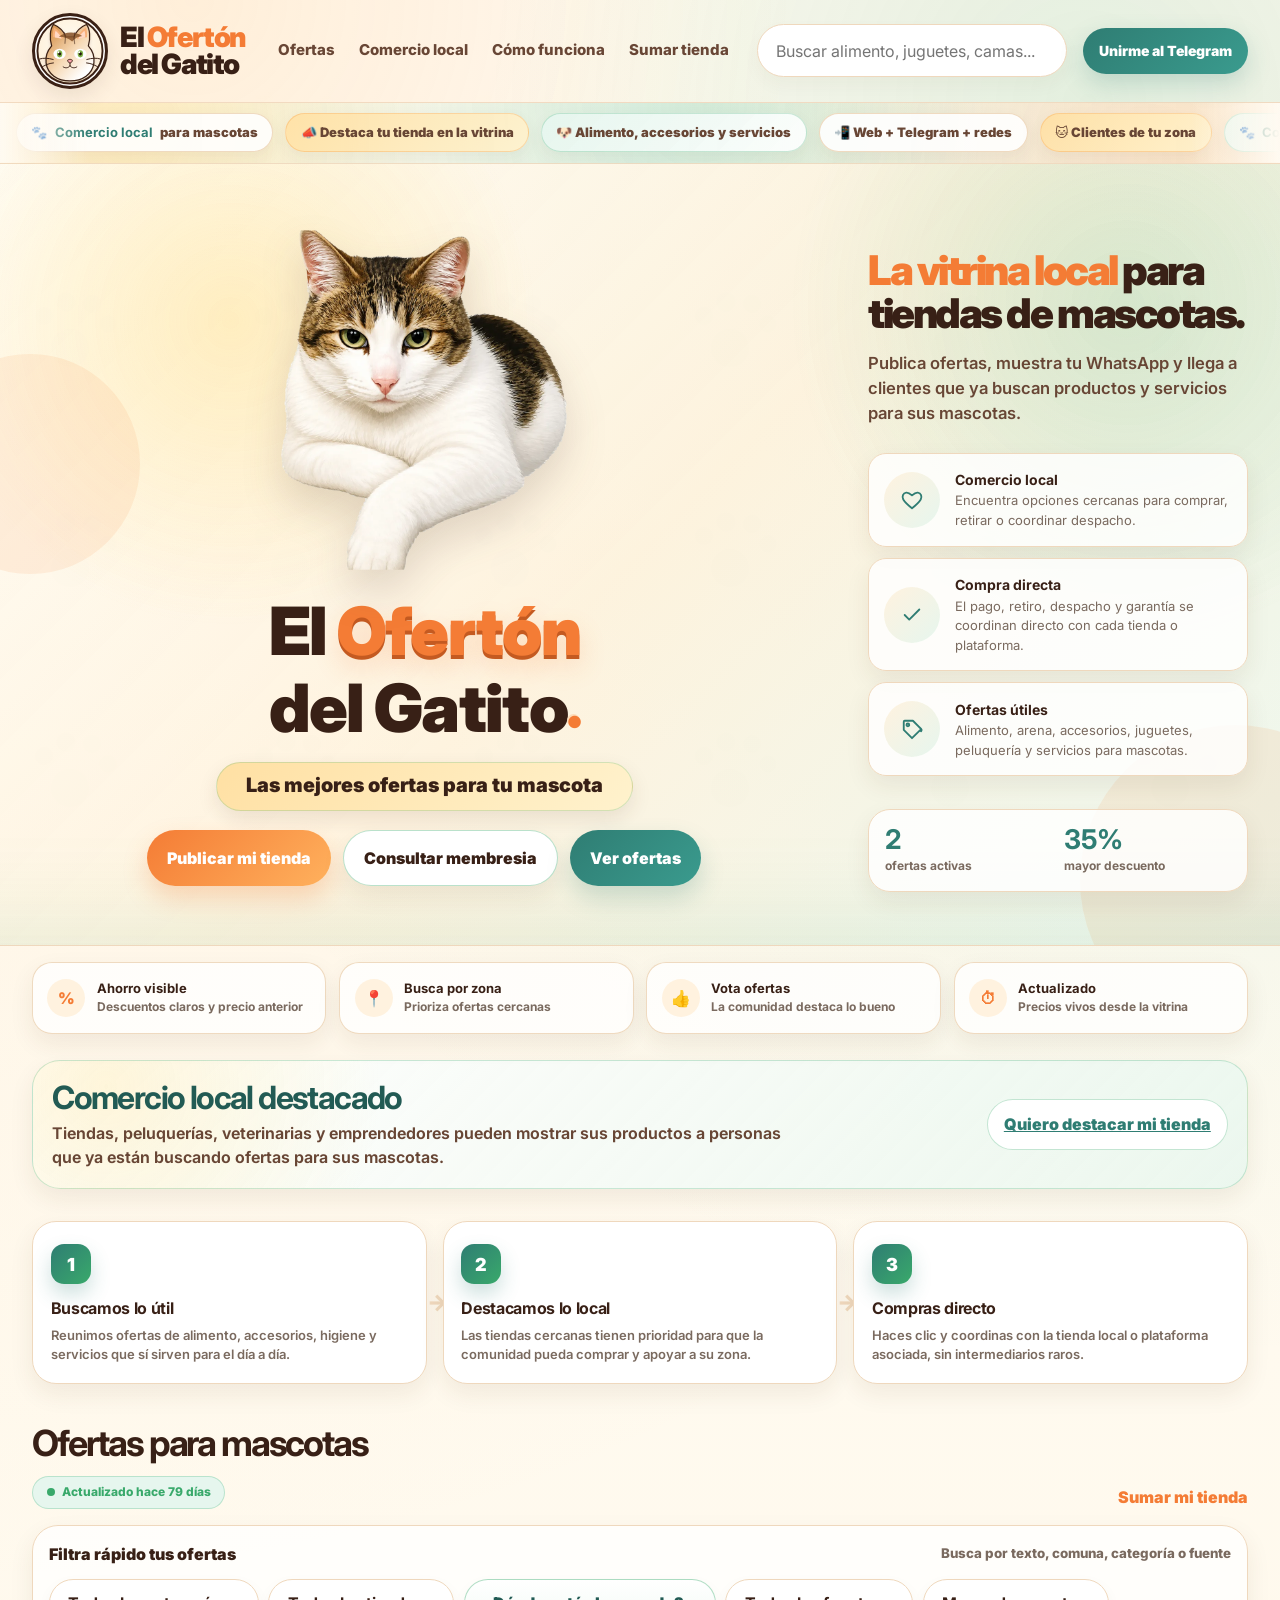
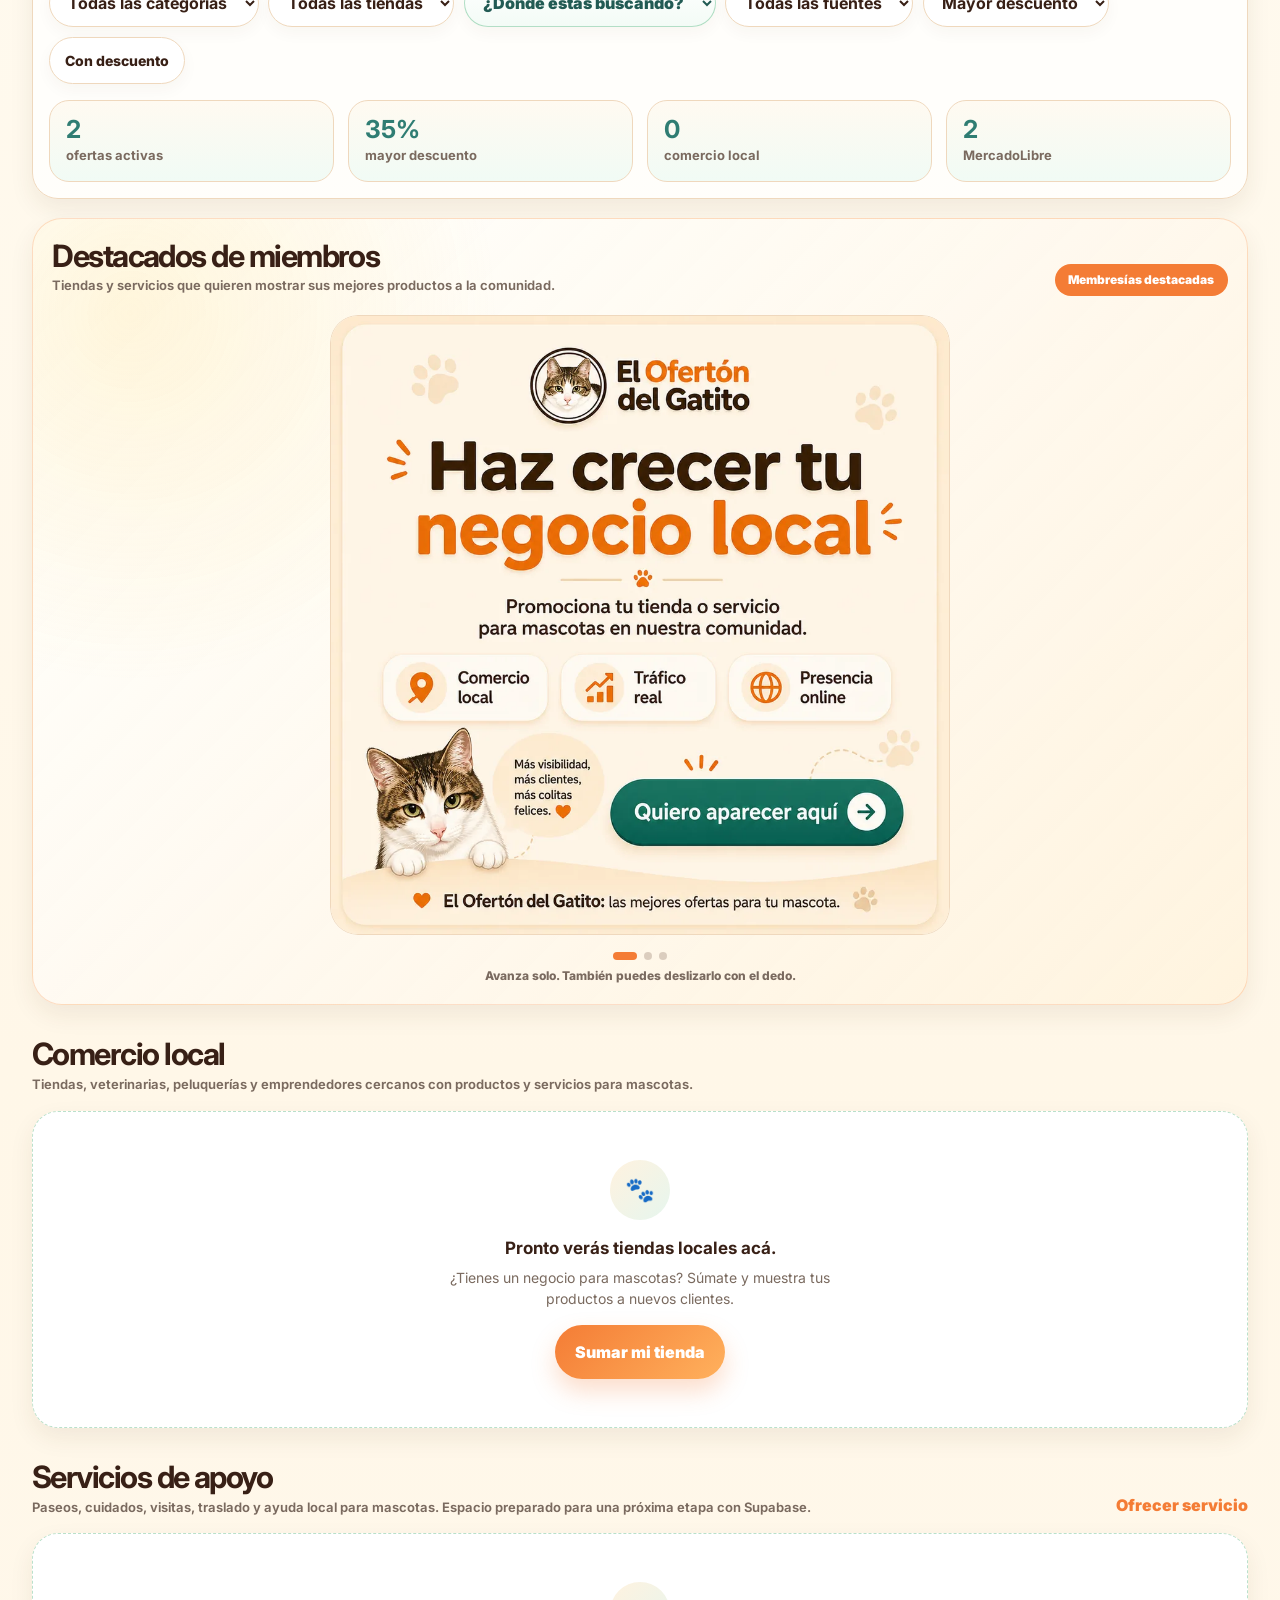
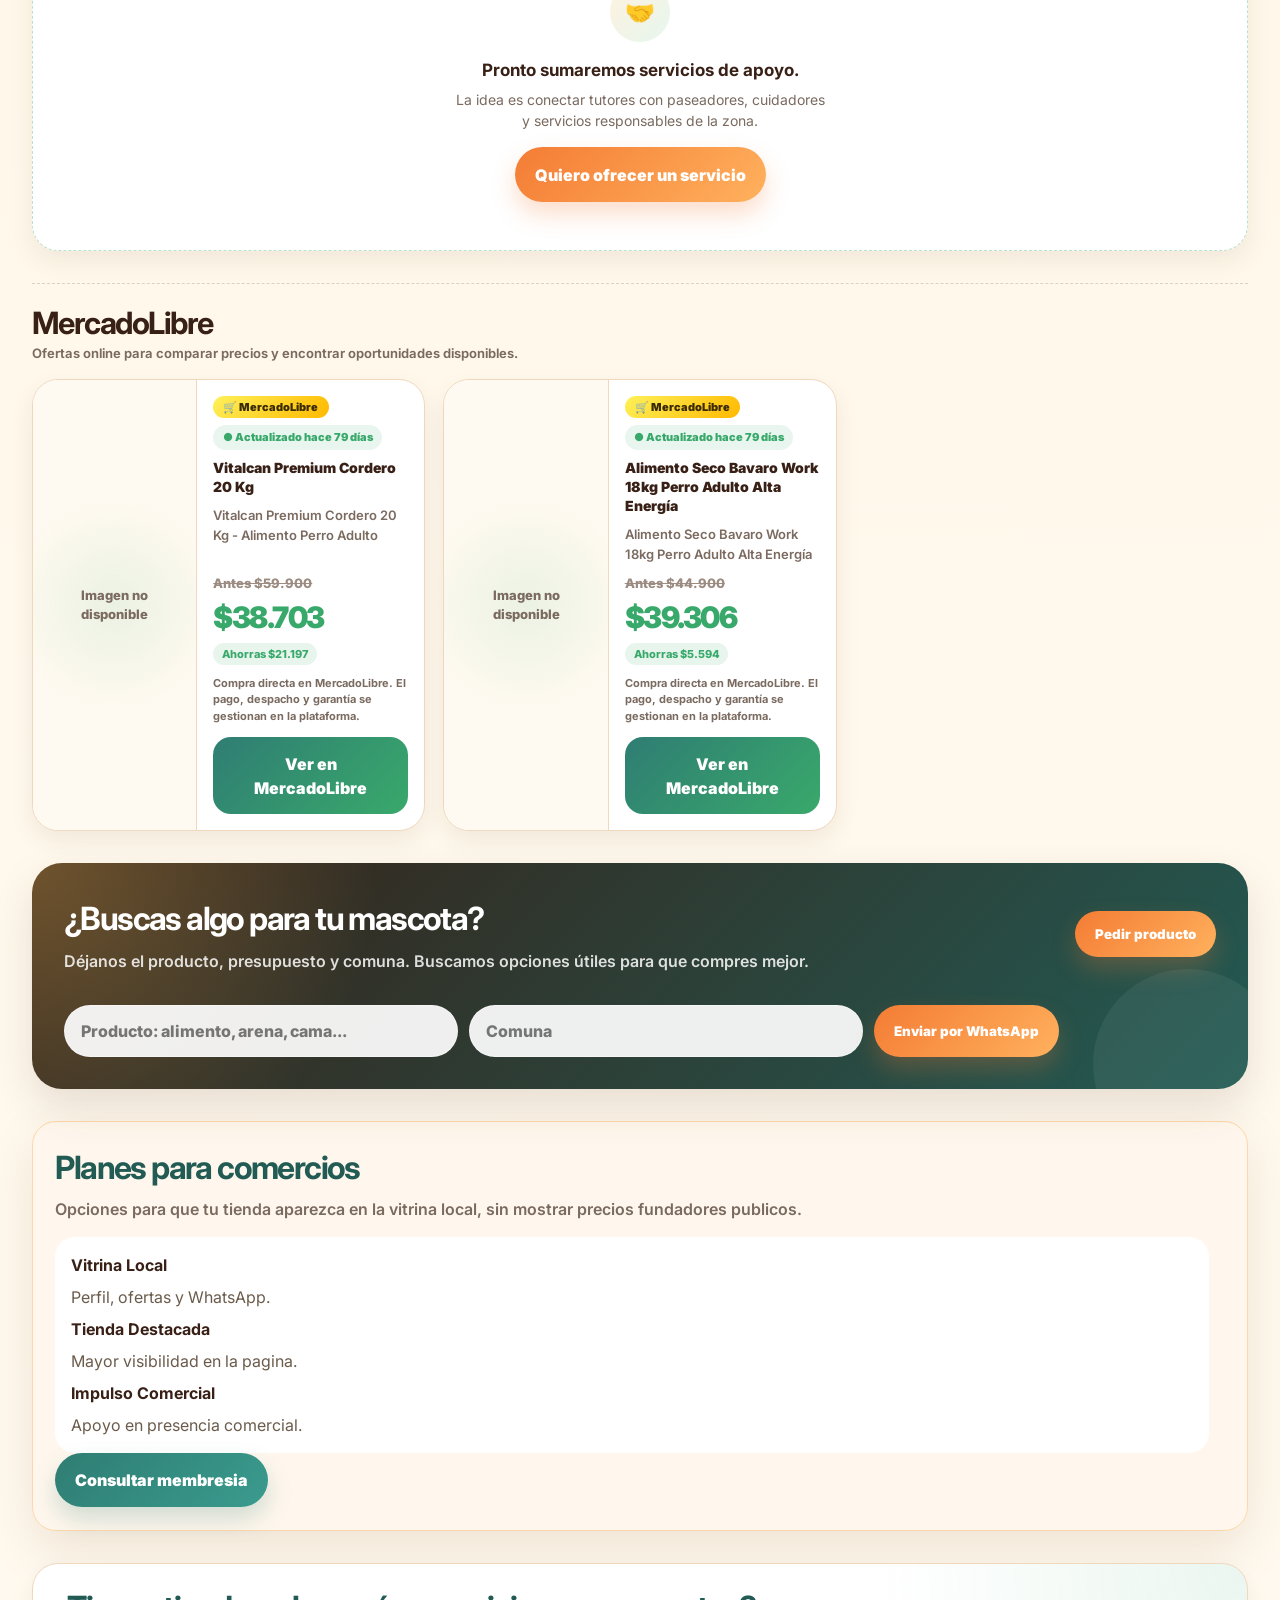
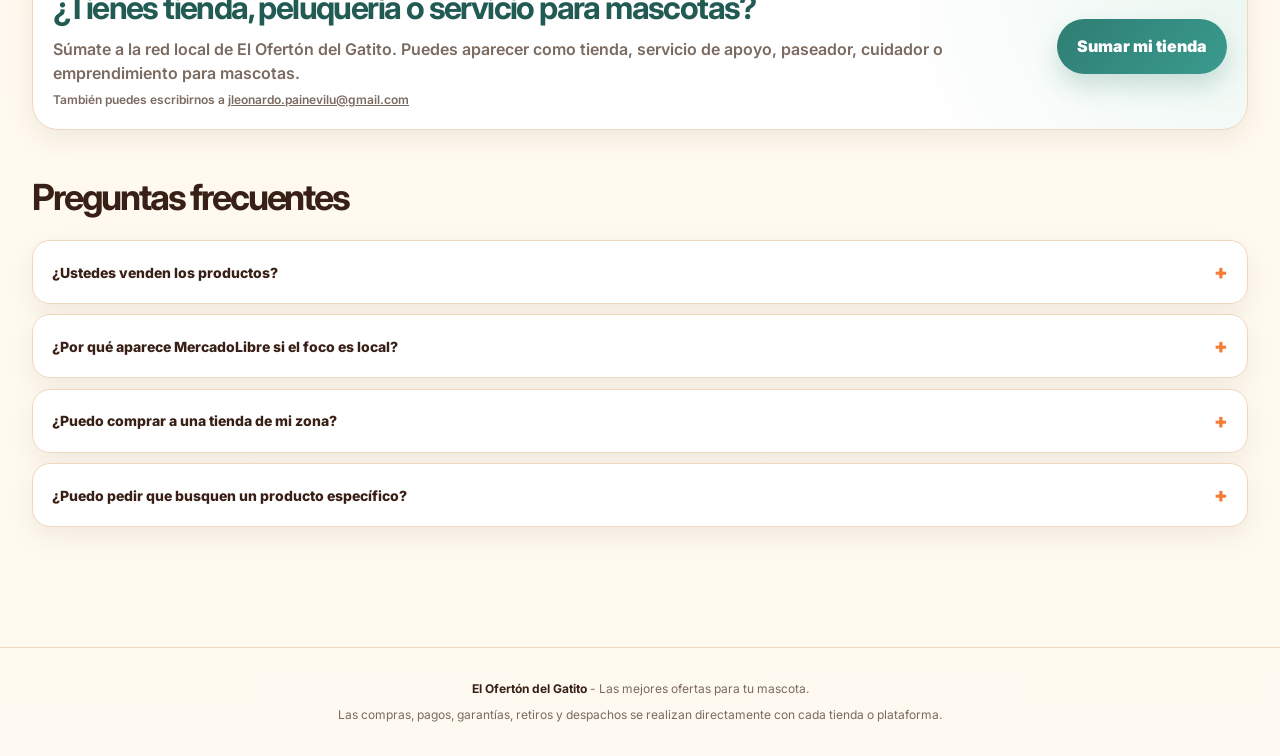
==== commit 392e8865: "Add files via upload" ====
--- a/index.html
+++ b/index.html
@@ -293,7 +293,7 @@
           También puedes escribirnos a <a href="mailto:jleonardo.painevilu@gmail.com" style="text-decoration:underline;">jleonardo.painevilu@gmail.com</a>
         </p>
       </div>
-      <a class="btn btn-blue" href="https://wa.me/56973806218?text=Hola%2C%20quiero%20destacar%20mi%20tienda%20o%20producto%20para%20mascotas%20en%20El%20Oferton%20del%20Gatito" target="_blank" rel="noopener">Sumar mi tienda</a>
+      <a class="btn btn-blue" href="https://wa.me/56936493037?text=Hola%2C%20quiero%20destacar%20mi%20tienda%20o%20producto%20para%20mascotas%20en%20El%20Oferton%20del%20Gatito" target="_blank" rel="noopener">Sumar mi tienda</a>
     </section>
 
     <section class="faq" aria-label="Preguntas frecuentes">
--- a/assets/styles.css
+++ b/assets/styles.css
@@ -280,7 +280,6 @@
 
     .hero {
       position: relative;
-      min-height: 560px;
       margin: 0 -2rem;
       border-radius: 0;
       overflow: hidden;
@@ -292,6 +291,7 @@
       box-shadow: none;
       display: grid;
       grid-template-columns: minmax(0, 1.55fr) minmax(340px, 0.75fr);
+      align-items: center;
       gap: clamp(1.4rem, 4vw, 3.4rem);
       padding: clamp(1.4rem, 4vw, 4rem) max(2rem, calc((100vw - 1440px) / 2 + 2rem));
     }
@@ -333,36 +333,35 @@
       mask-image: linear-gradient(to top, #000 0%, transparent 100%);
     }
 
+    /* Layout robusto: la imagen del gato ocupa su propio espacio en el flujo
+       normal (nunca position:absolute superpuesta al texto), con aspect-ratio
+       fijo para reservar su alto real. Así el gato y los botones NUNCA pueden
+       pisarse, sin importar el tamaño de pantalla ni cuánto mida el texto. */
     .hero-left {
       position: relative;
       z-index: 2;
       display: flex;
       flex-direction: column;
-      justify-content: center;
-      min-height: 500px;
-      padding-top: 125px;
       align-items: center;
       text-align: center;
+      gap: clamp(0.8rem, 2vw, 1.2rem);
+      padding: 0.5rem 0;
     }
 
     .hero-cat {
-      position: absolute;
-      top: -18px;
-      left: 50%;
-      transform: translateX(-50%);
-      width: min(425px, 48vw);
-      z-index: 4;
-      filter: drop-shadow(0 24px 24px rgba(75, 45, 28, 0.16));
-      pointer-events: none;
+      display: block;
+      width: min(300px, 58vw);
+      height: auto;
+      aspect-ratio: 872 / 1030;
+      object-fit: contain;
+      filter: drop-shadow(0 20px 20px rgba(75, 45, 28, 0.16));
     }
 
     .mega-title {
-      position: relative;
-      z-index: 5;
       max-width: 900px;
-      font-size: clamp(3.6rem, 7.4vw, 6.8rem);
-      line-height: 0.92;
-      letter-spacing: -0.03em;
+      font-size: clamp(2.5rem, 5.2vw, 4.4rem);
+      line-height: 1.04;
+      letter-spacing: -0.025em;
       font-weight: 900;
       color: var(--brown);
       text-wrap: balance;
@@ -401,13 +400,10 @@
     }
 
     .tagline-ribbon {
-      position: relative;
-      z-index: 6;
       display: inline-flex;
       align-items: center;
       justify-content: center;
       width: fit-content;
-      margin-top: 1.1rem;
       padding: 0.52rem 1.8rem;
       background: linear-gradient(135deg, #ffe0a3, #fff2cd);
       color: var(--brown);
@@ -422,7 +418,6 @@
       display: flex;
       gap: 0.75rem;
       flex-wrap: wrap;
-      margin-top: 1.45rem;
       justify-content: center;
     }
 
@@ -1540,8 +1535,6 @@
       .nav { display: none; }
       .hero { grid-template-columns: 1fr; }
       .hero-right { max-width: 680px; }
-      .hero-left { min-height: 430px; }
-      .hero-cat { width: min(275px, 66vw); }
       .local-strip { grid-template-columns: 1fr; }
     }
 
@@ -1584,16 +1577,6 @@
         min-height: auto;
         margin: 0;
       }
-      .hero-left {
-        min-height: 390px;
-        padding-top: 115px;
-      }
-      .hero-cat {
-        top: -36px;
-        width: min(230px, 72vw);
-        left: 52%;
-      }
-      .mega-title { font-size: clamp(3rem, 17vw, 4.5rem); }
       .hero-kicker {
         font-size: 10px;
         margin-bottom: 0.6rem;
@@ -1723,21 +1706,6 @@
   
 
     /* ===== Optimización agregador de ofertas / mobile first ===== */
-    .hero {
-      min-height: 440px;
-      padding-top: clamp(1rem, 3vw, 2.4rem);
-      padding-bottom: clamp(1rem, 3vw, 2.4rem);
-    }
-
-    .hero-left {
-      min-height: 405px;
-      padding-top: 88px;
-    }
-
-    .hero-cat { width: min(355px, 42vw); }
-
-    .mega-title { font-size: clamp(3.4rem, 7.2vw, 7.2rem); }
-
     .quick-trust {
       display: grid;
       grid-template-columns: repeat(4, minmax(0, 1fr));
@@ -2033,10 +2001,7 @@
 
     @media (max-width: 590px) {
       .hero { margin: 0; min-height: auto; padding: 1rem; }
-      .hero-left { min-height: 320px; padding-top: 82px; }
       .hero-right { display: none; }
-      .hero-cat { top: -18px; width: min(215px, 68vw); }
-      .mega-title { font-size: clamp(2.85rem, 15vw, 4.1rem); }
       .hero-actions { gap: .55rem; }
       .hero-actions .btn { flex: 1 1 calc(50% - .55rem); padding: .84rem .7rem; font-size: 14px; }
       .top-promo-strip { margin: 0 -.85rem; }
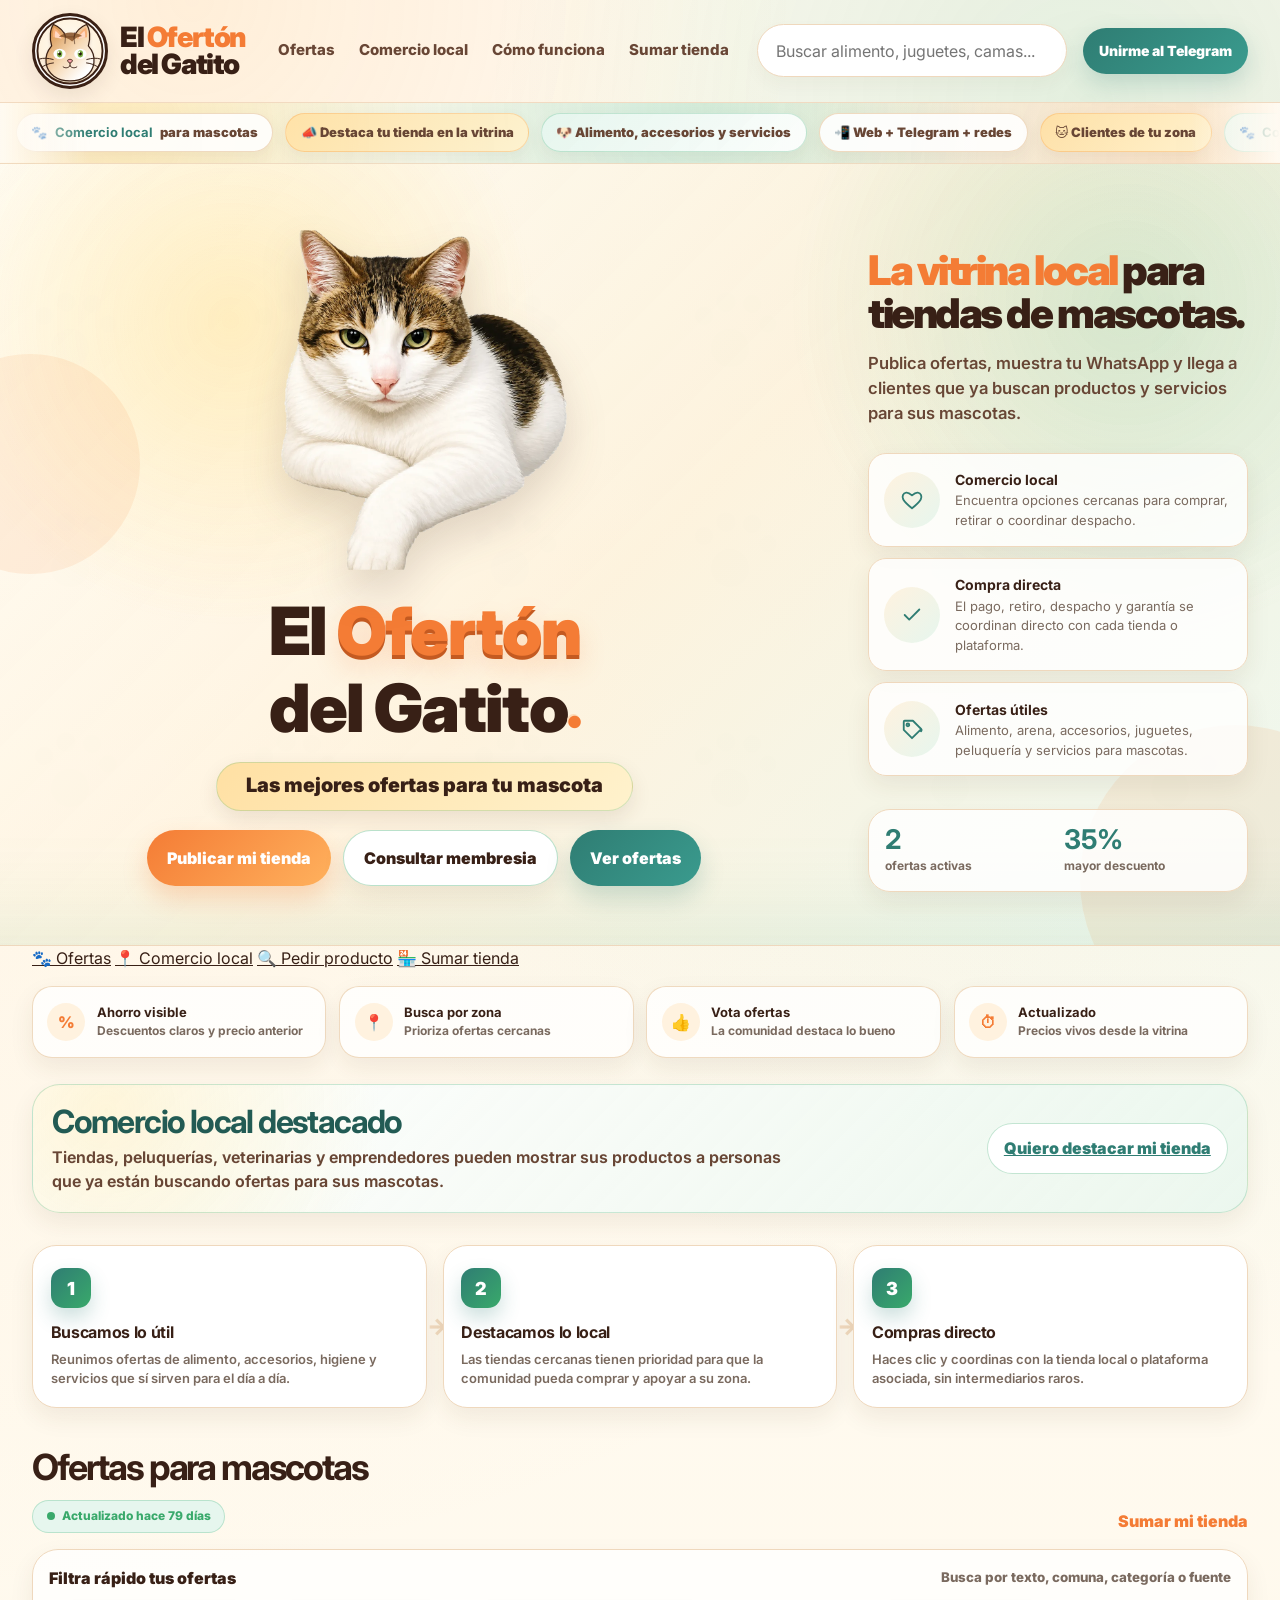
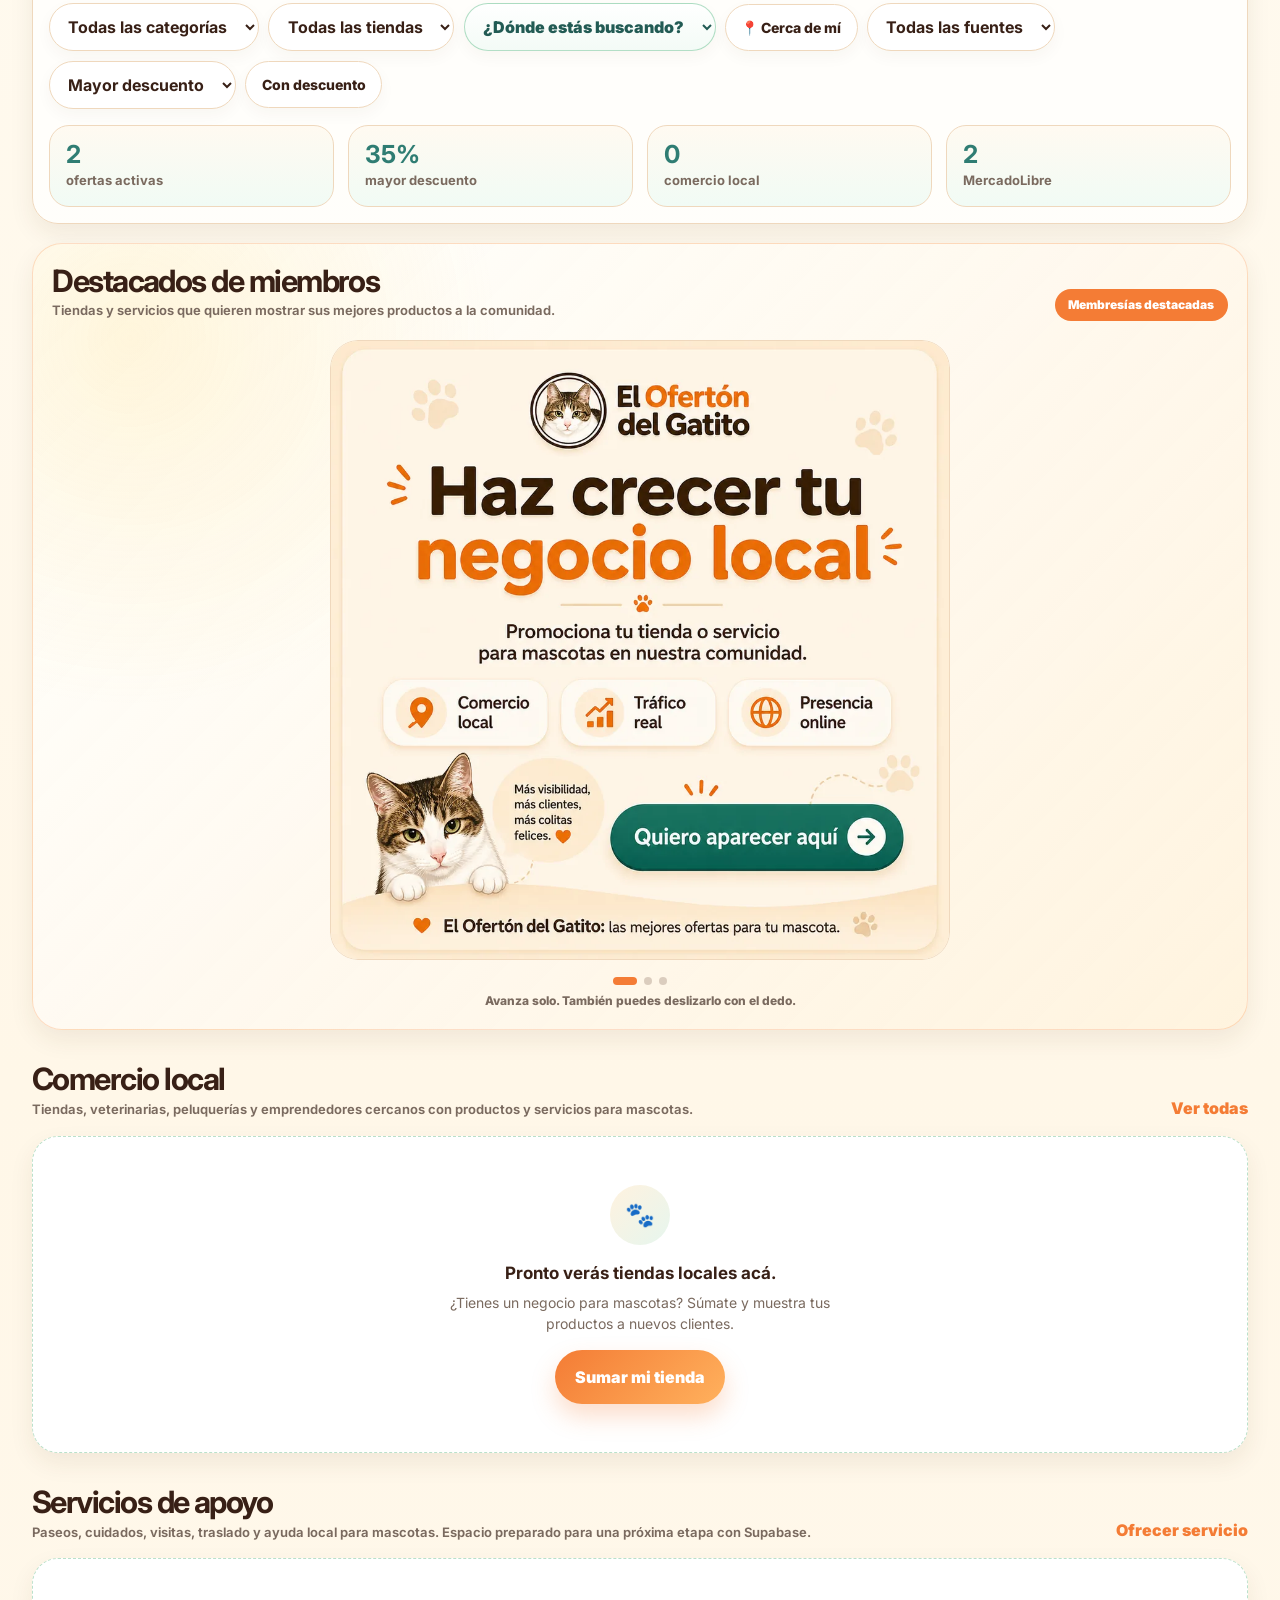
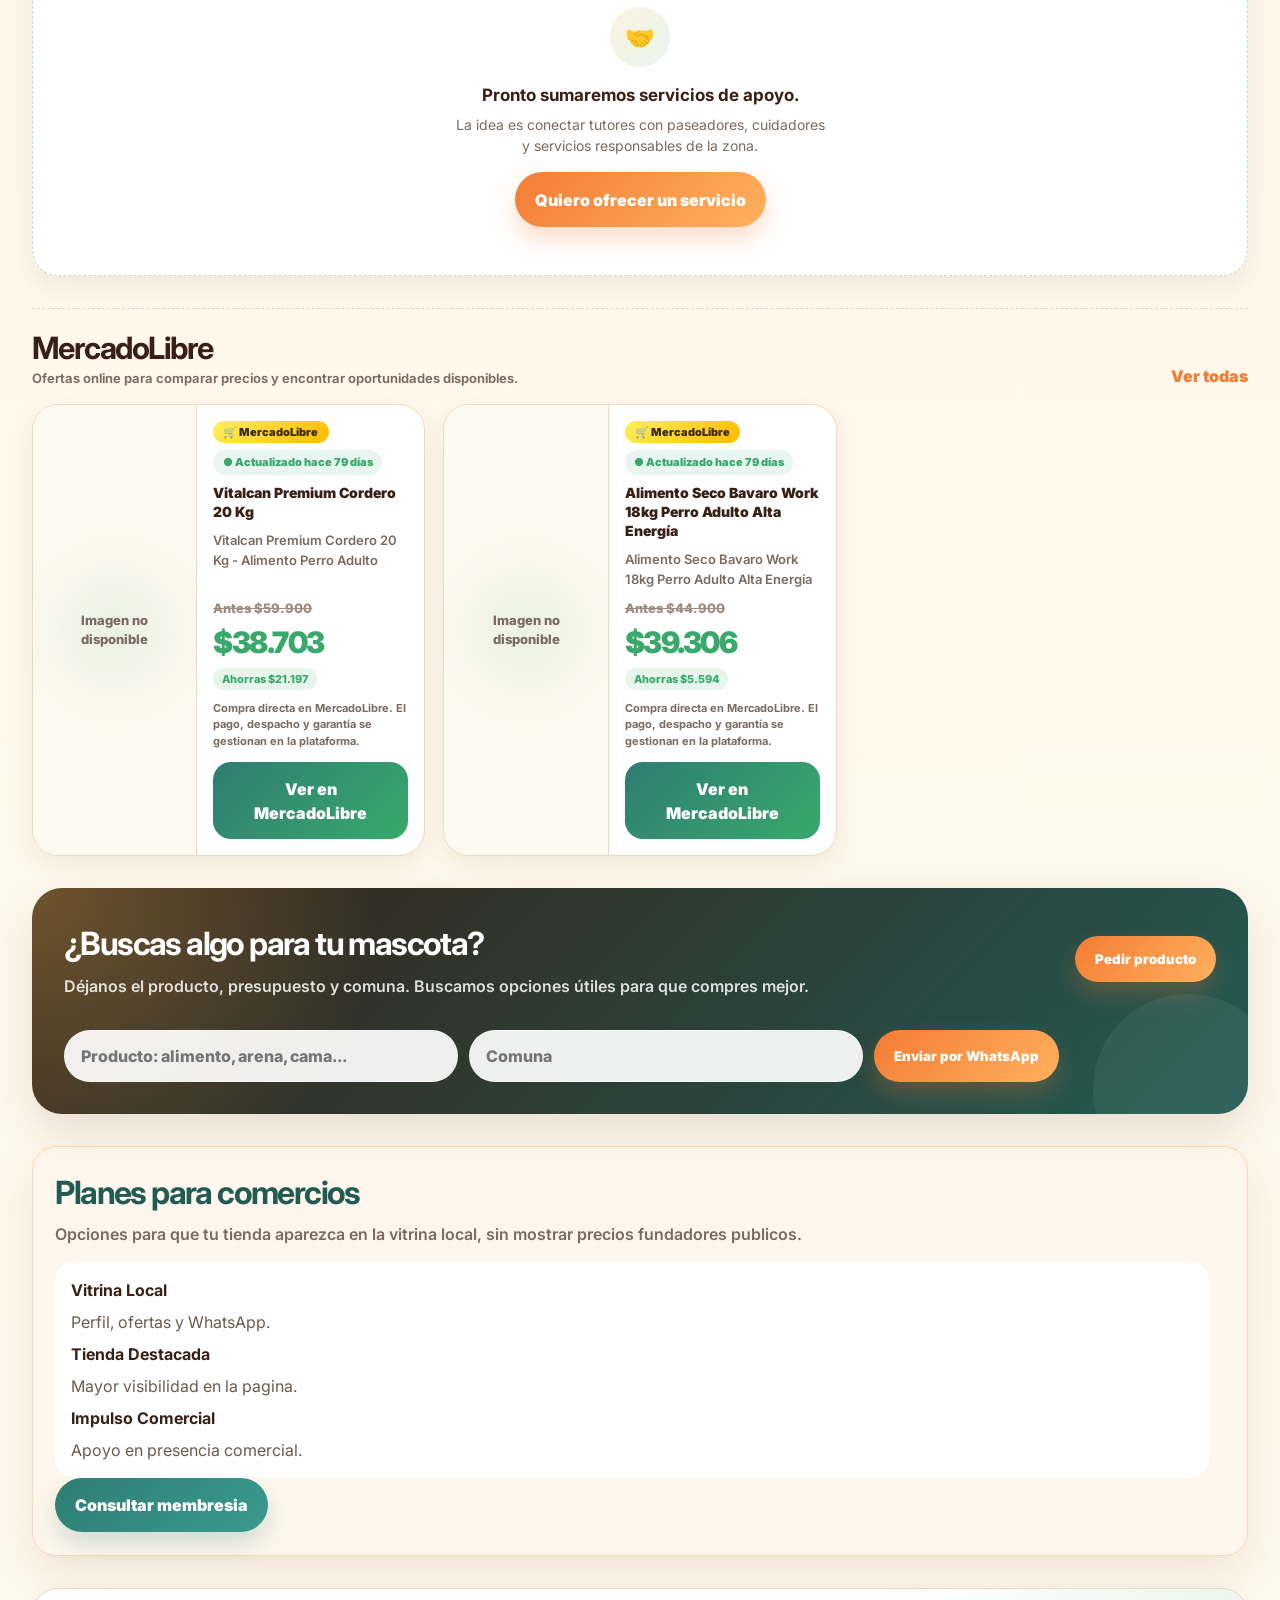
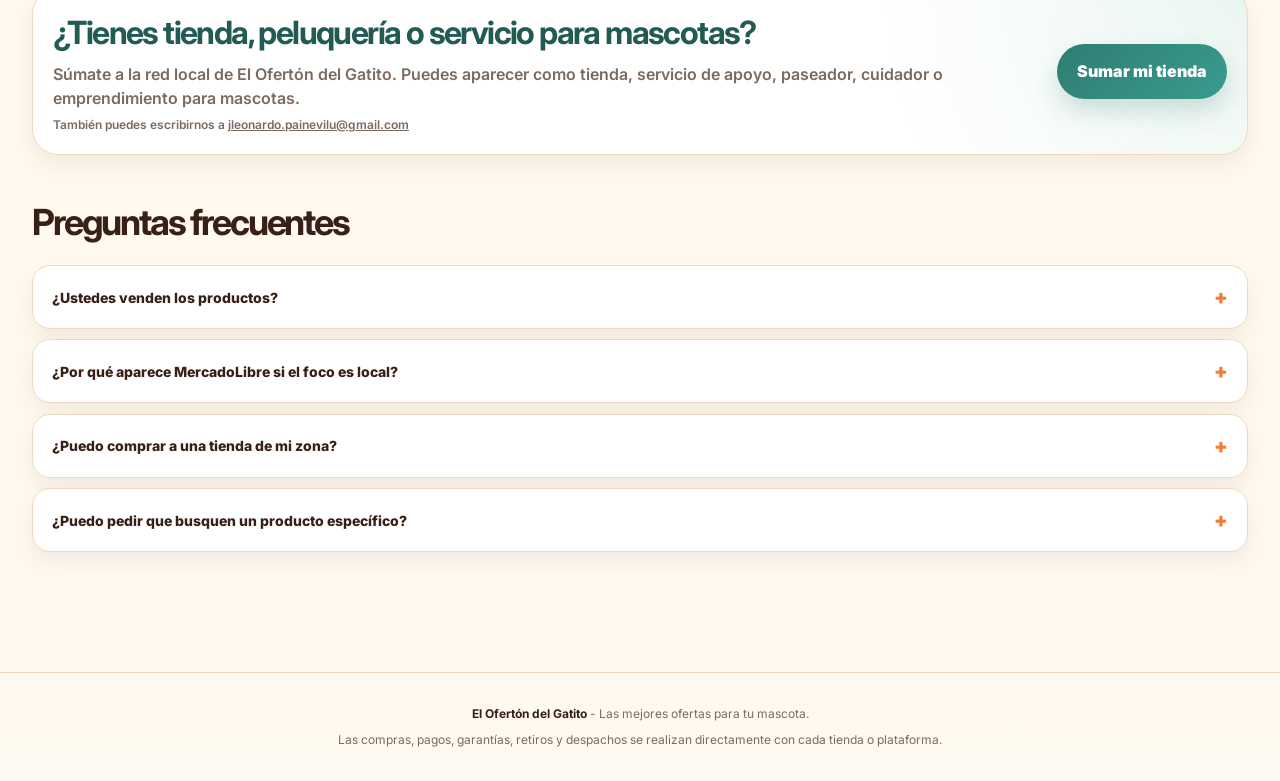
==== commit e39f1ded: "Update index.html" ====
--- a/index.html
+++ b/index.html
@@ -142,6 +142,13 @@
       </div>
     </section>
 
+    <nav class="quick-nav" aria-label="Accesos rápidos">
+      <a class="quick-nav-btn" href="#ofertas">🐾 Ofertas</a>
+      <a class="quick-nav-btn" href="#locales">📍 Comercio local</a>
+      <a class="quick-nav-btn" href="#pedidos">🔍 Pedir producto</a>
+      <a class="quick-nav-btn" href="#marcas">🏪 Sumar tienda</a>
+    </nav>
+
     <section class="quick-trust" aria-label="Confianza y acceso rápido">
       <div class="quick-trust-card"><div class="quick-icon">%</div><div><b>Ahorro visible</b><span>Descuentos claros y precio anterior</span></div></div>
       <div class="quick-trust-card"><div class="quick-icon">📍</div><div><b>Busca por zona</b><span>Prioriza ofertas cercanas</span></div></div>
@@ -199,6 +206,8 @@
             <option value="">¿Dónde estás buscando?</option>
           </select>
 
+          <button class="chip" type="button" id="btn-cerca-mi" onclick="buscarCercaDeMi()">📍 Cerca de mí</button>
+
           <select id="filtro-origen" aria-label="Filtrar por origen">
             <option value="">Todas las fuentes</option>
             <option value="local">Comercio local</option>
@@ -240,6 +249,7 @@
             <h2>Comercio local</h2>
             <p>Tiendas, veterinarias, peluquerías y emprendedores cercanos con productos y servicios para mascotas.</p>
           </div>
+          <a class="section-link" href="#ofertas" onclick="verTodasOrigen('local')">Ver todas</a>
         </div>
         <div class="grid" id="local-grid"></div>
       </div>
@@ -263,6 +273,7 @@
             <h2>MercadoLibre</h2>
             <p>Ofertas online para comparar precios y encontrar oportunidades disponibles.</p>
           </div>
+          <a class="section-link" href="#ofertas" onclick="verTodasOrigen('mercadolibre')">Ver todas</a>
         </div>
         <div class="grid" id="mercadolibre-grid"></div>
       </div>
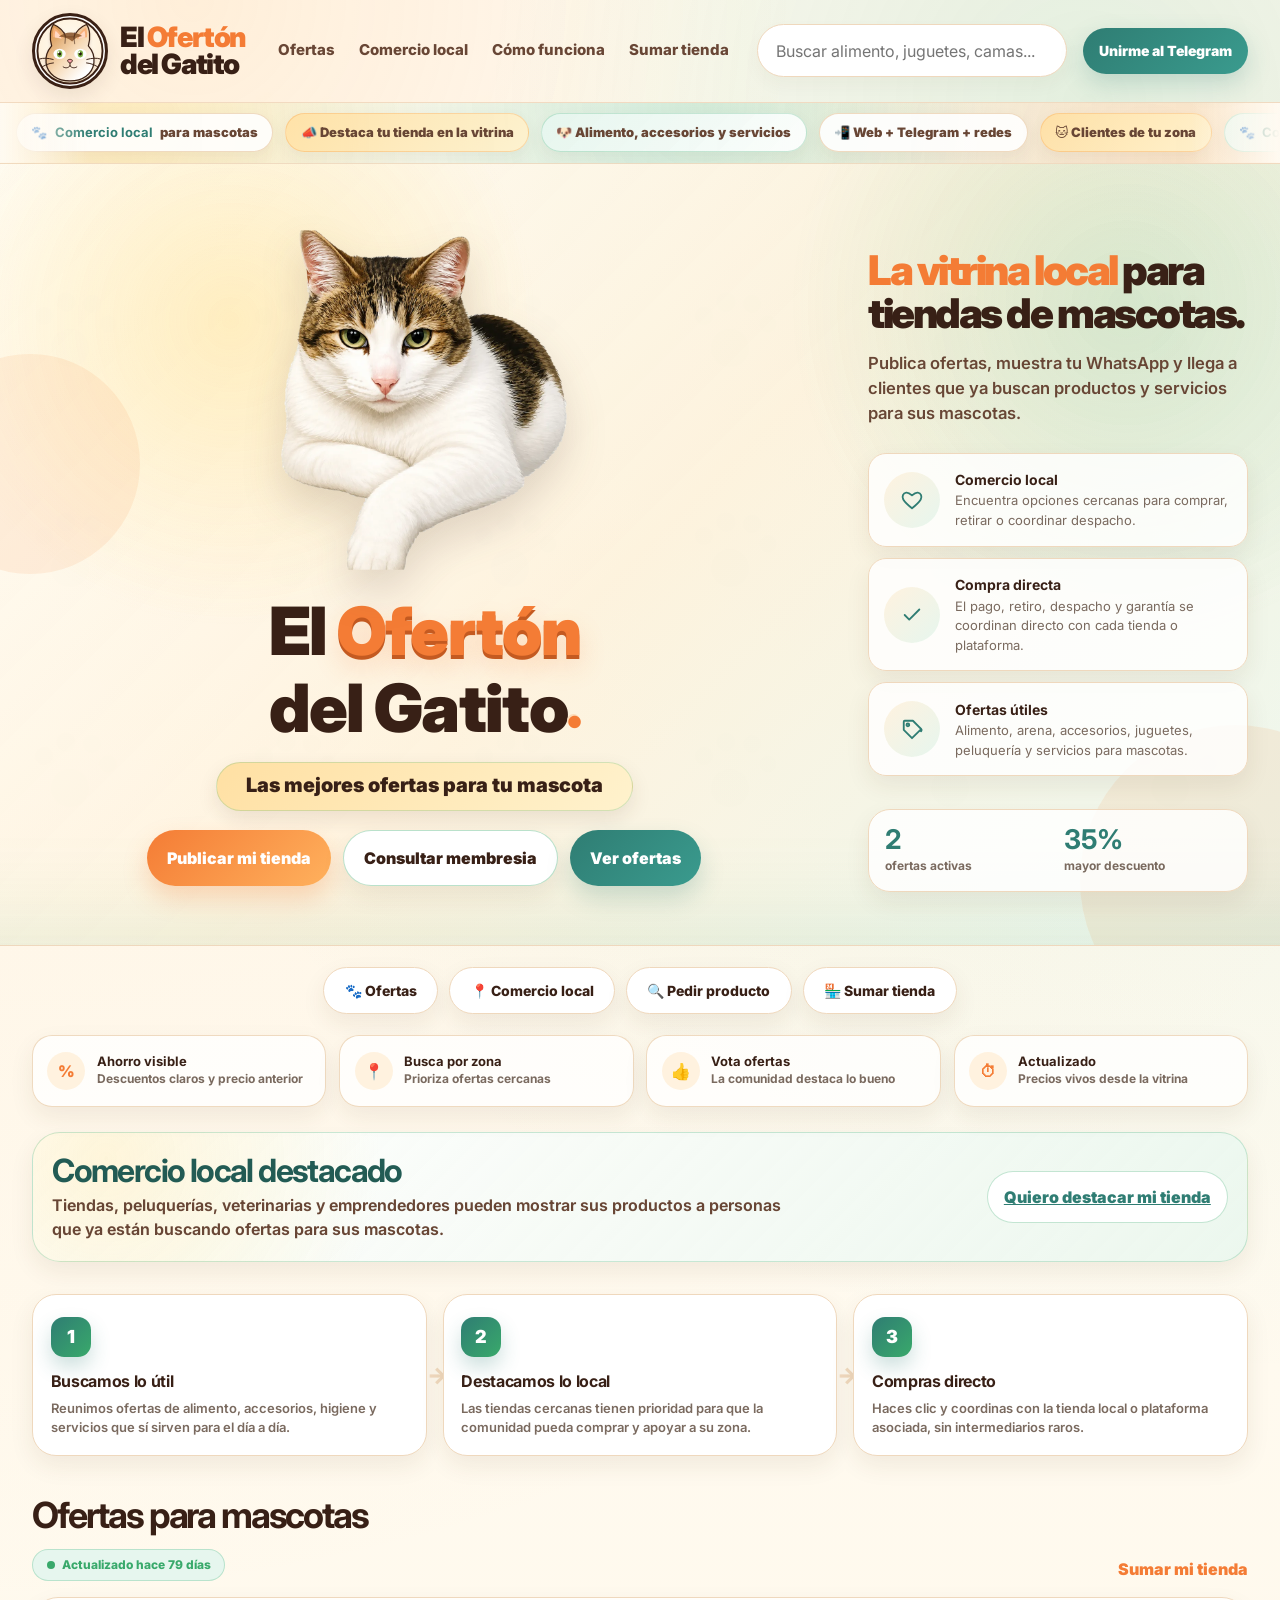
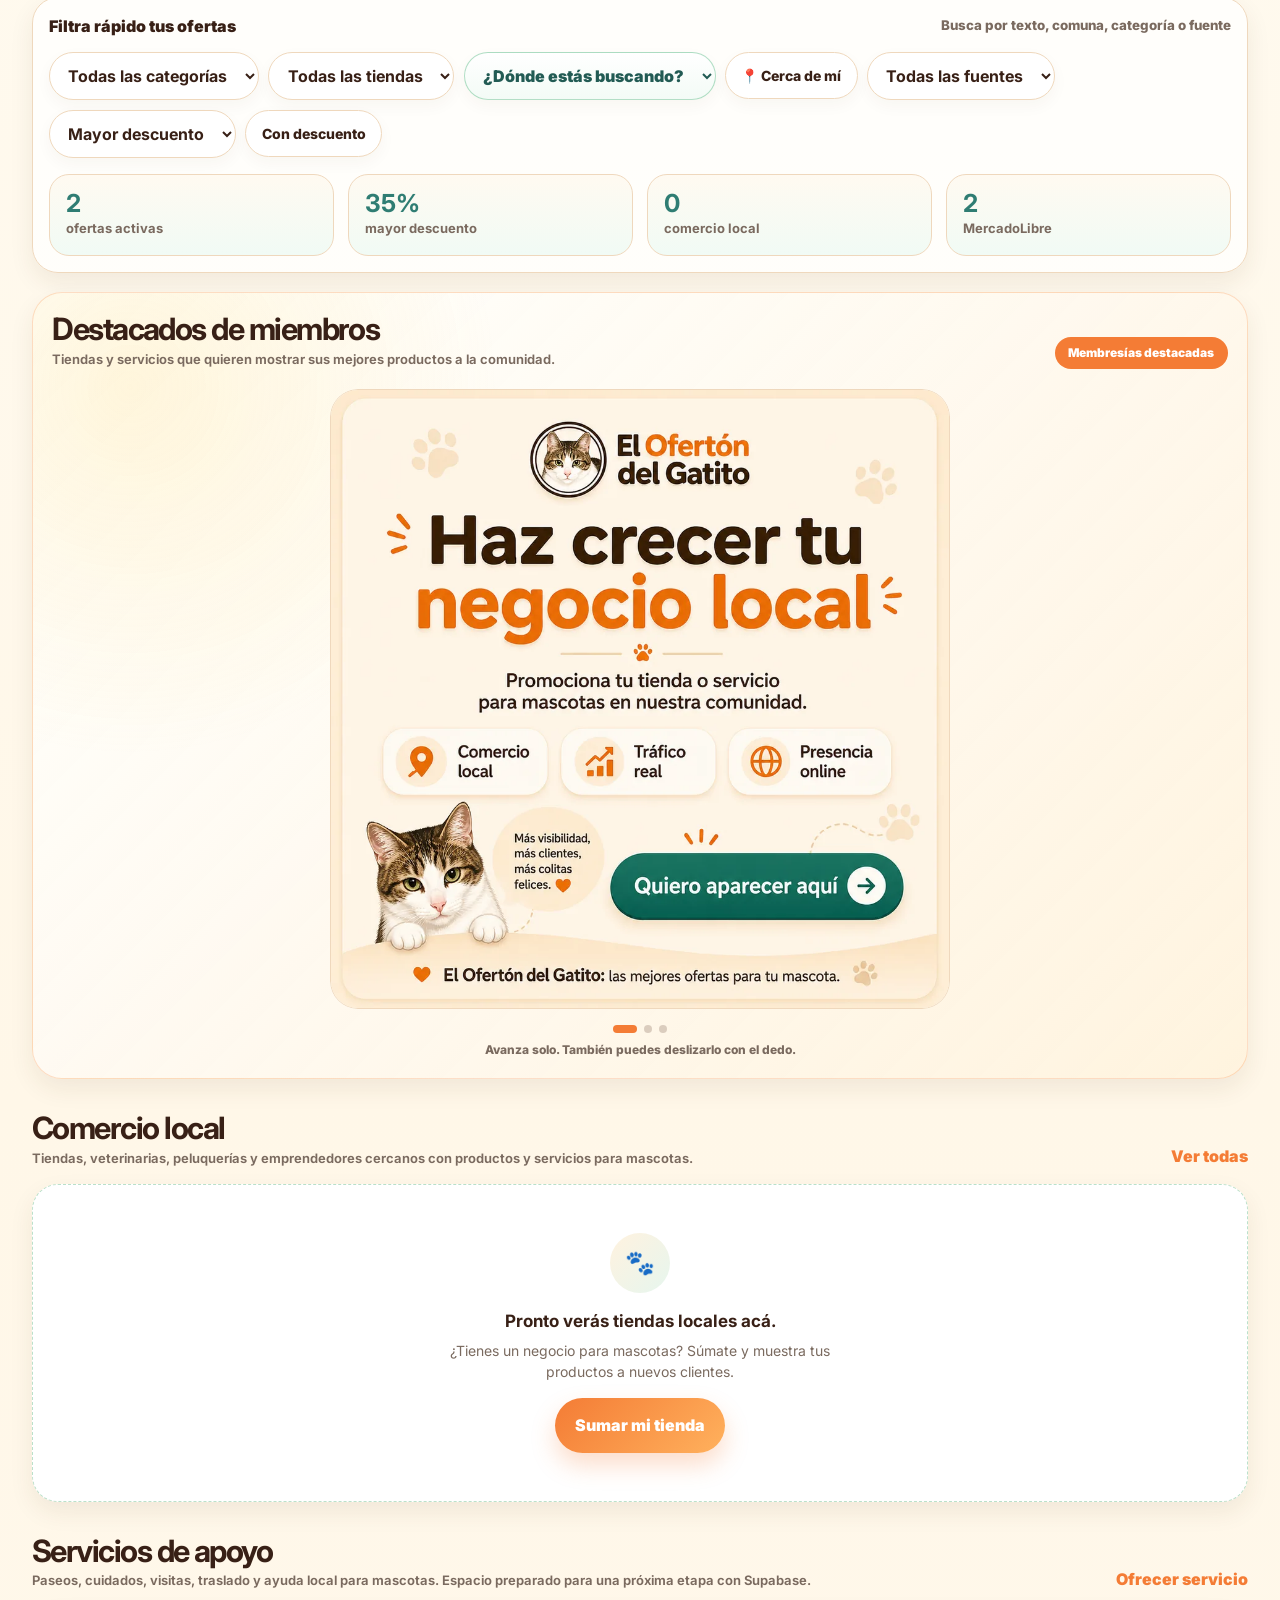
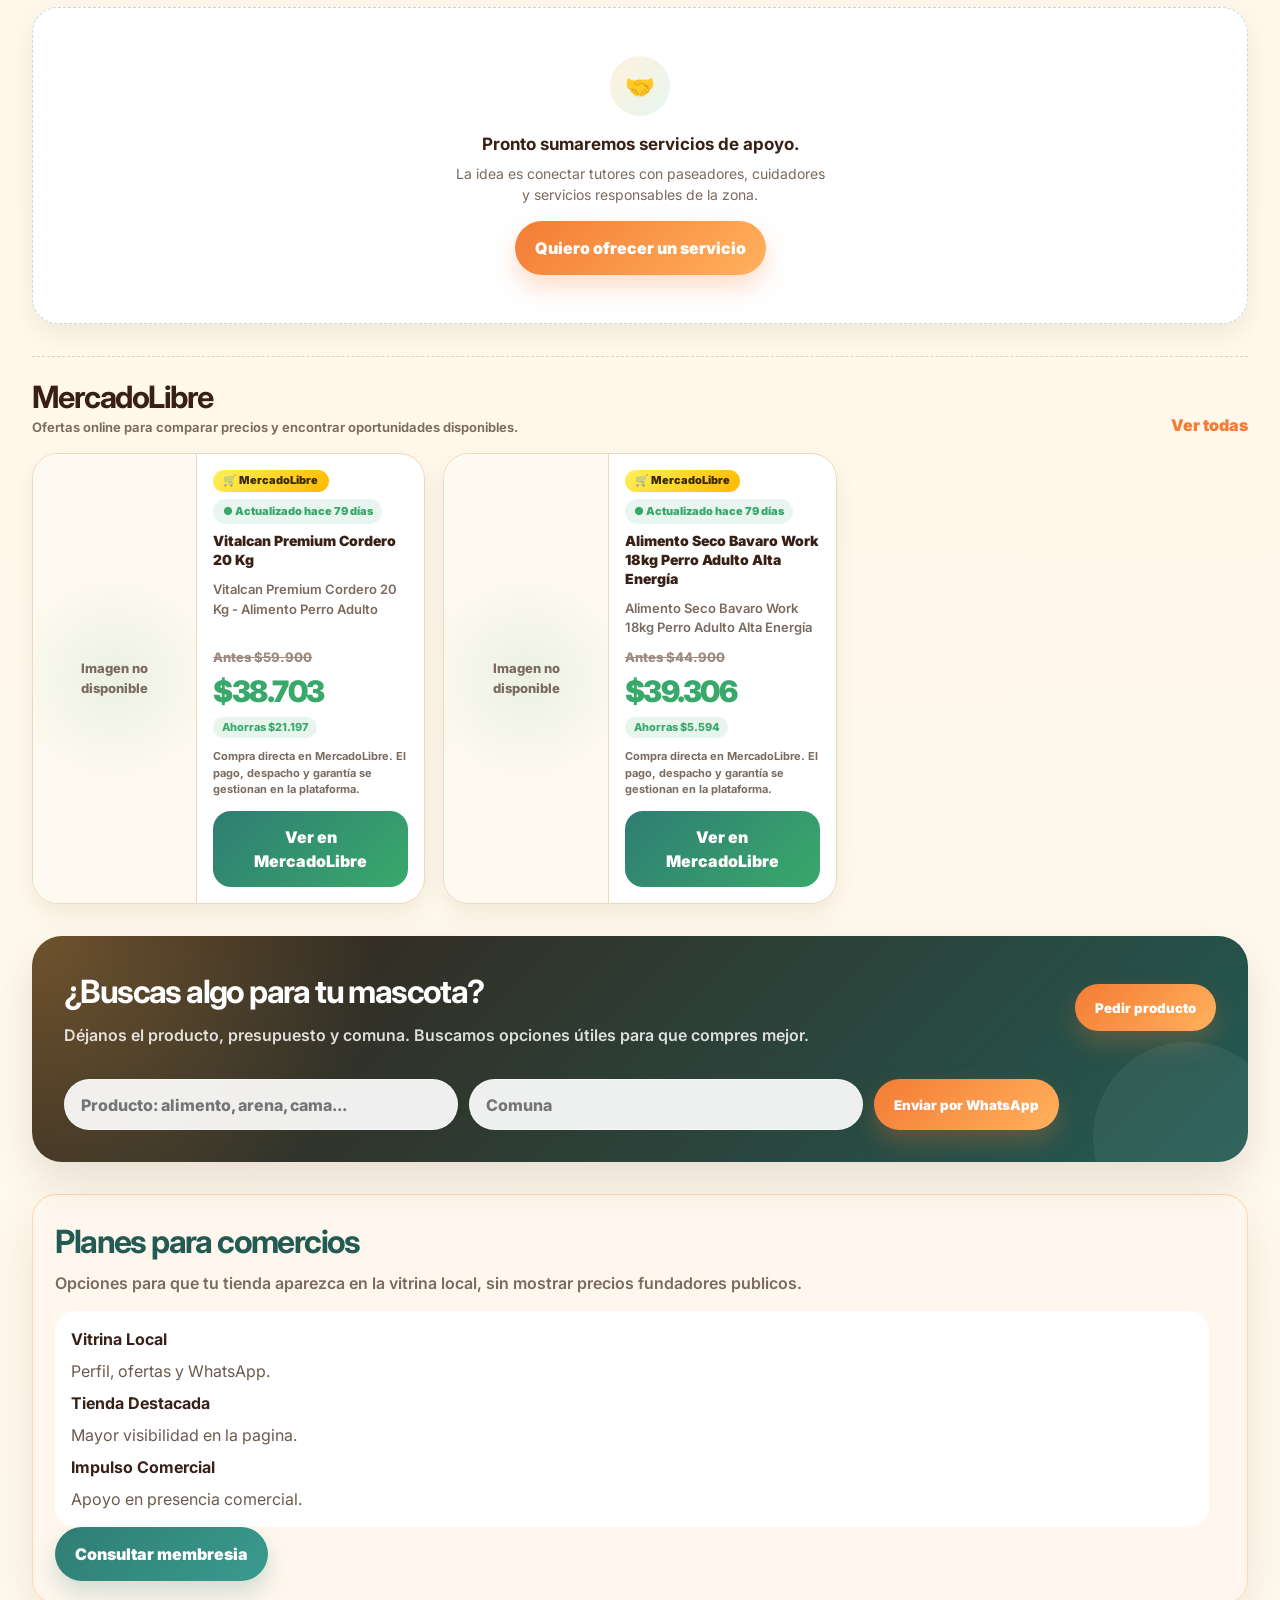
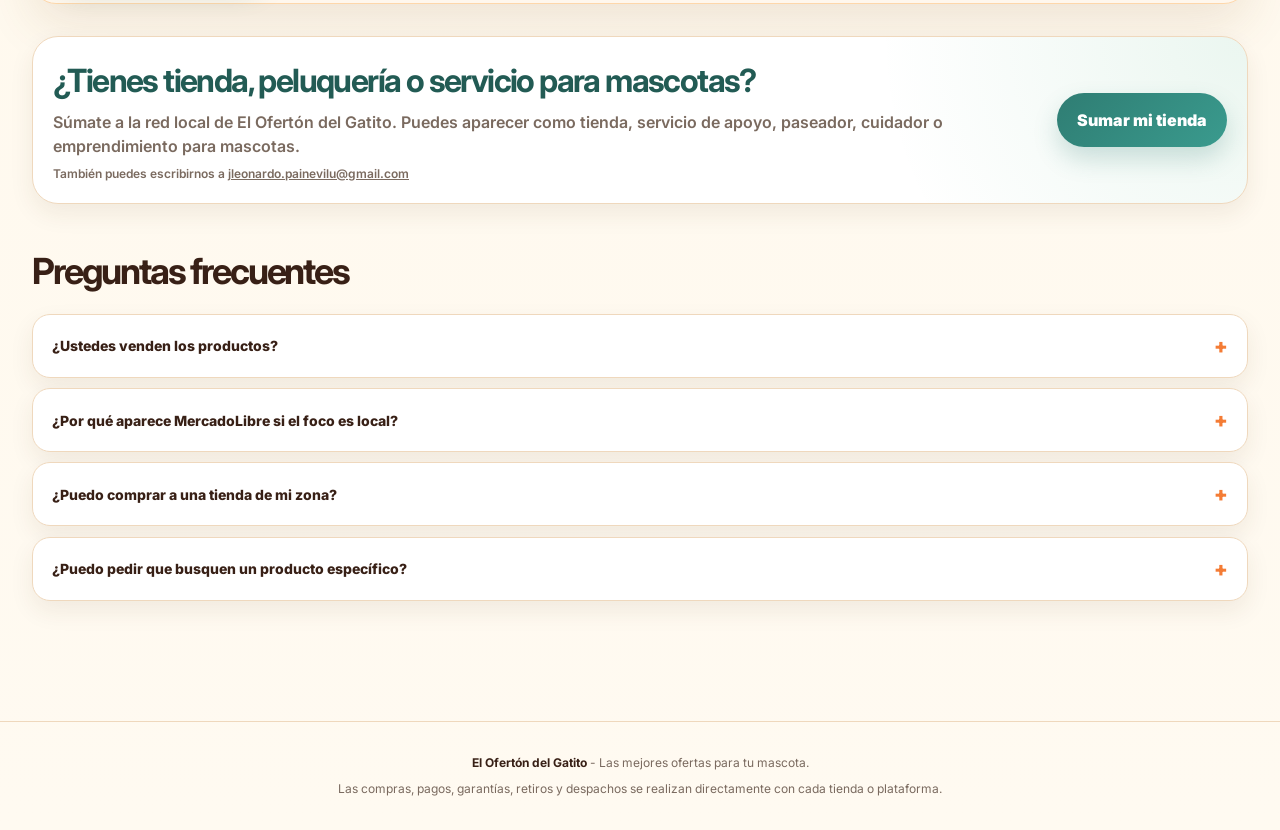
==== commit 0feececc: "Update index.html" ====
--- a/index.html
+++ b/index.html
@@ -12,12 +12,12 @@
   <meta property="og:title" content="El Ofertón del Gatito">
   <meta property="og:description" content="Ofertas para mascotas con foco en comercio local, tiendas cercanas y datos de MercadoLibre como base de comparación.">
   <meta property="og:type" content="website">
-  <meta property="og:url" content="https://ofertas-ml-ks2k.vercel.app/">
-  <meta property="og:image" content="https://ofertas-ml-ks2k.vercel.app/assets/gatito-hero.webp">
+  <meta property="og:url" content="https://ofertas-ml-swart.vercel.app/">
+  <meta property="og:image" content="https://ofertas-ml-swart.vercel.app/assets/gatito-hero.webp">
   <meta property="og:locale" content="es_CL">
   <meta name="twitter:card" content="summary_large_image">
 
-  <link rel="canonical" href="https://ofertas-ml-ks2k.vercel.app/">
+  <link rel="canonical" href="https://ofertas-ml-swart.vercel.app/">
   <link rel="icon" href="/assets/logo-gatito-face.svg" type="image/svg+xml">
 
   <link rel="preconnect" href="https://fonts.googleapis.com">
--- a/assets/styles.css
+++ b/assets/styles.css
@@ -916,6 +916,16 @@
       border-color: var(--blue);
     }
 
+    .chip:disabled {
+      opacity: 0.6;
+      cursor: wait;
+    }
+    .chip:disabled:hover {
+      background: white;
+      color: var(--brown);
+      border-color: var(--border);
+    }
+
     .stats {
       display: grid;
       grid-template-columns: repeat(4, 1fr);
@@ -1740,6 +1750,37 @@
       margin-top: .15rem;
     }
 
+    .quick-nav {
+      display: flex;
+      flex-wrap: wrap;
+      justify-content: center;
+      gap: 0.65rem;
+      margin: 1.3rem 0;
+    }
+
+    .quick-nav-btn {
+      display: inline-flex;
+      align-items: center;
+      gap: 0.4rem;
+      padding: 0.75rem 1.3rem;
+      border-radius: 999px;
+      background: white;
+      border: 1px solid var(--border);
+      color: var(--brown);
+      text-decoration: none;
+      font-weight: 800;
+      font-size: 14px;
+      box-shadow: var(--shadow-soft);
+      transition: transform 0.15s ease, box-shadow 0.15s ease, background 0.15s ease, color 0.15s ease;
+    }
+
+    .quick-nav-btn:hover {
+      background: var(--orange);
+      border-color: var(--orange);
+      color: white;
+      transform: translateY(-2px);
+    }
+
     .quick-icon {
       width: 38px;
       height: 38px;
@@ -2006,6 +2047,8 @@
       .hero-actions .btn { flex: 1 1 calc(50% - .55rem); padding: .84rem .7rem; font-size: 14px; }
       .top-promo-strip { margin: 0 -.85rem; }
       .quick-trust { grid-template-columns: 1fr 1fr; gap: .55rem; margin: .75rem 0 1rem; }
+      .quick-nav { gap: .5rem; margin: 1rem 0; }
+      .quick-nav-btn { padding: .62rem 1rem; font-size: 13px; }
       .quick-trust-card { padding: .7rem; min-height: 62px; border-radius: 16px; }
       .quick-icon { width: 32px; height: 32px; }
       .quick-trust-card b { font-size: 12px; }
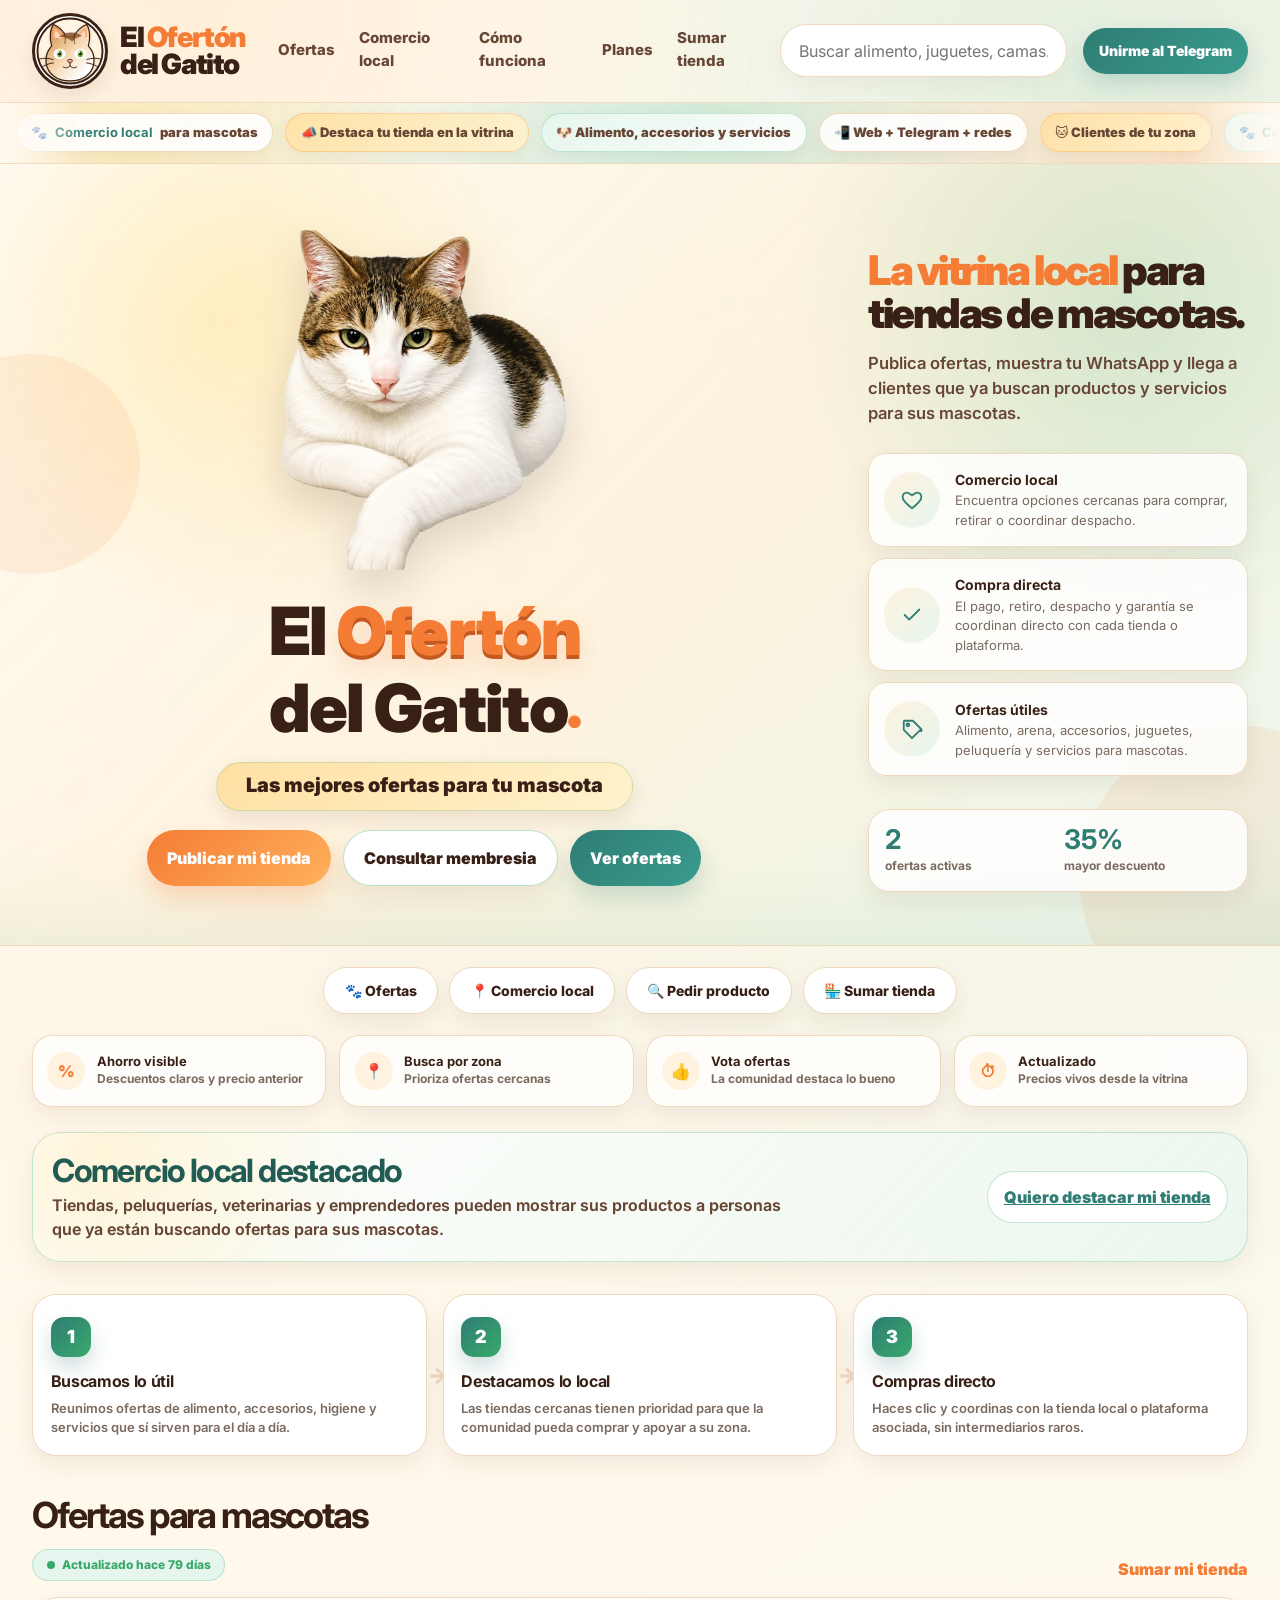
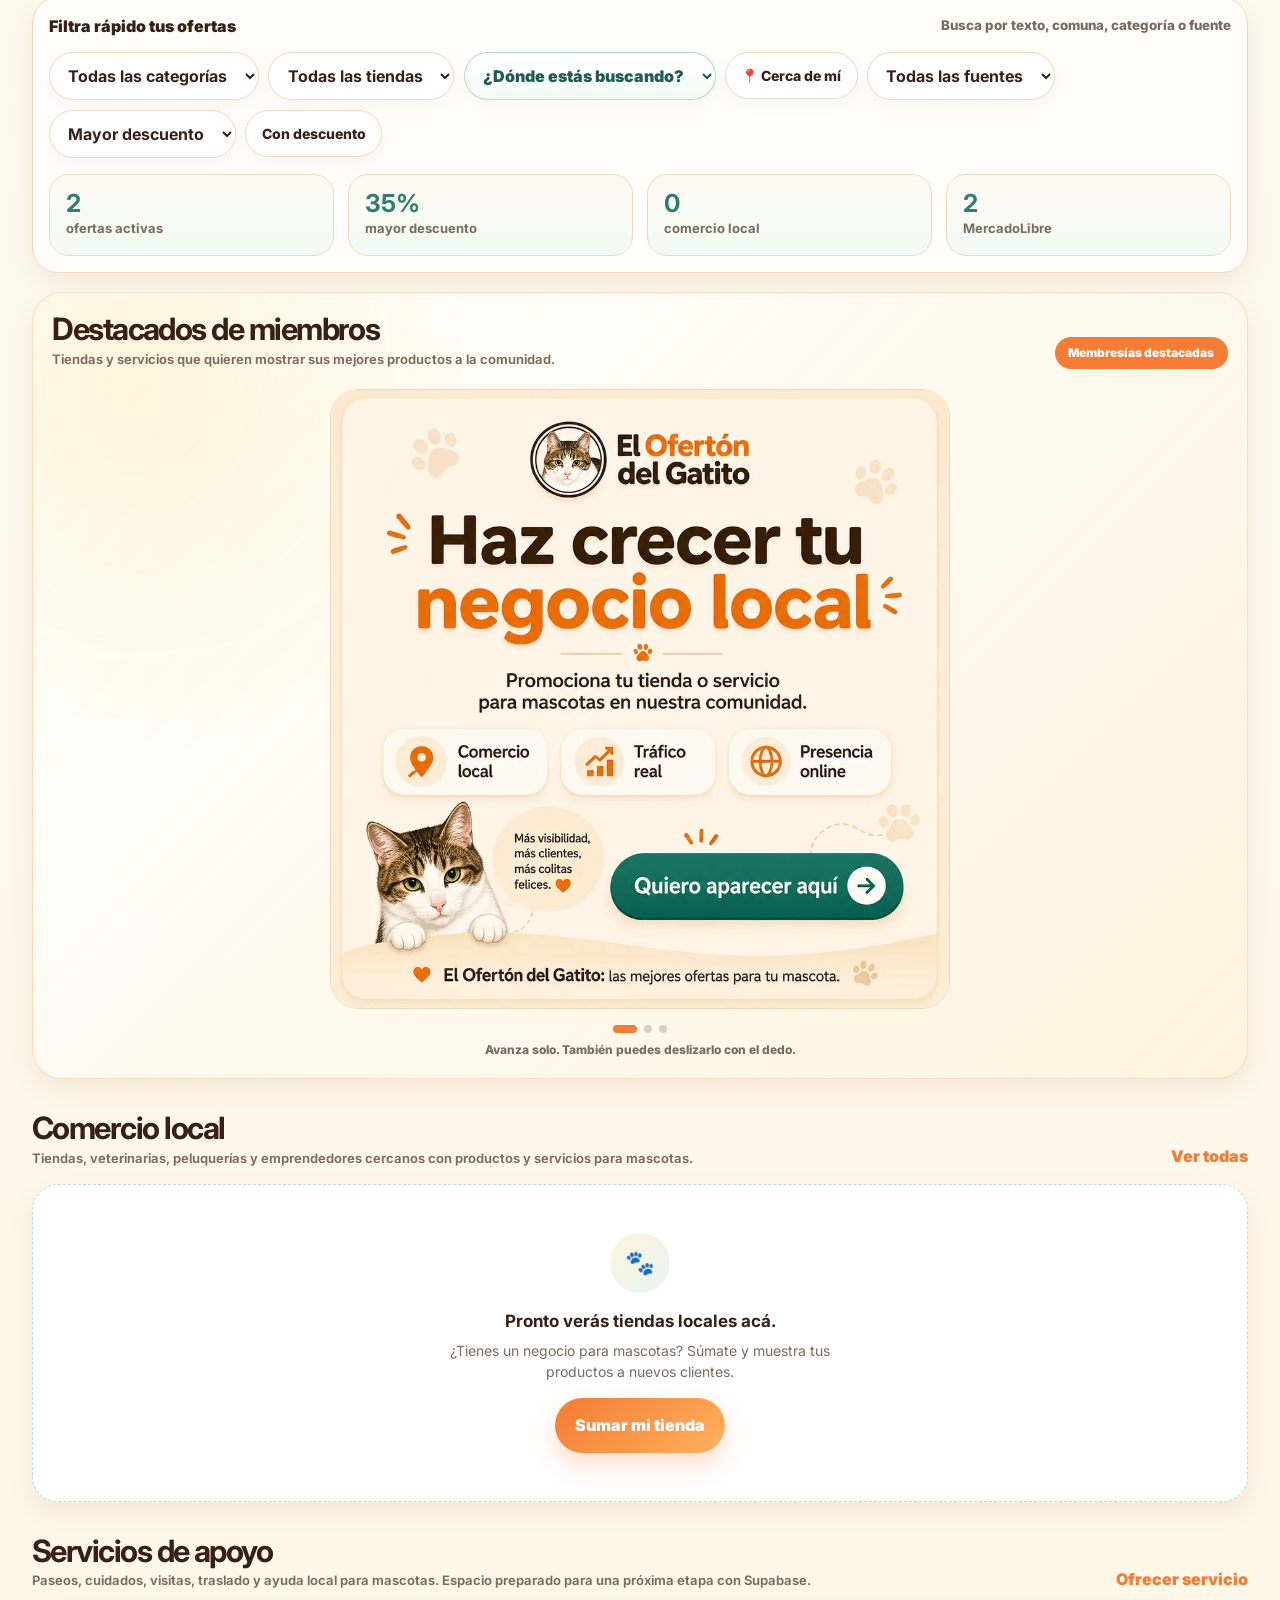
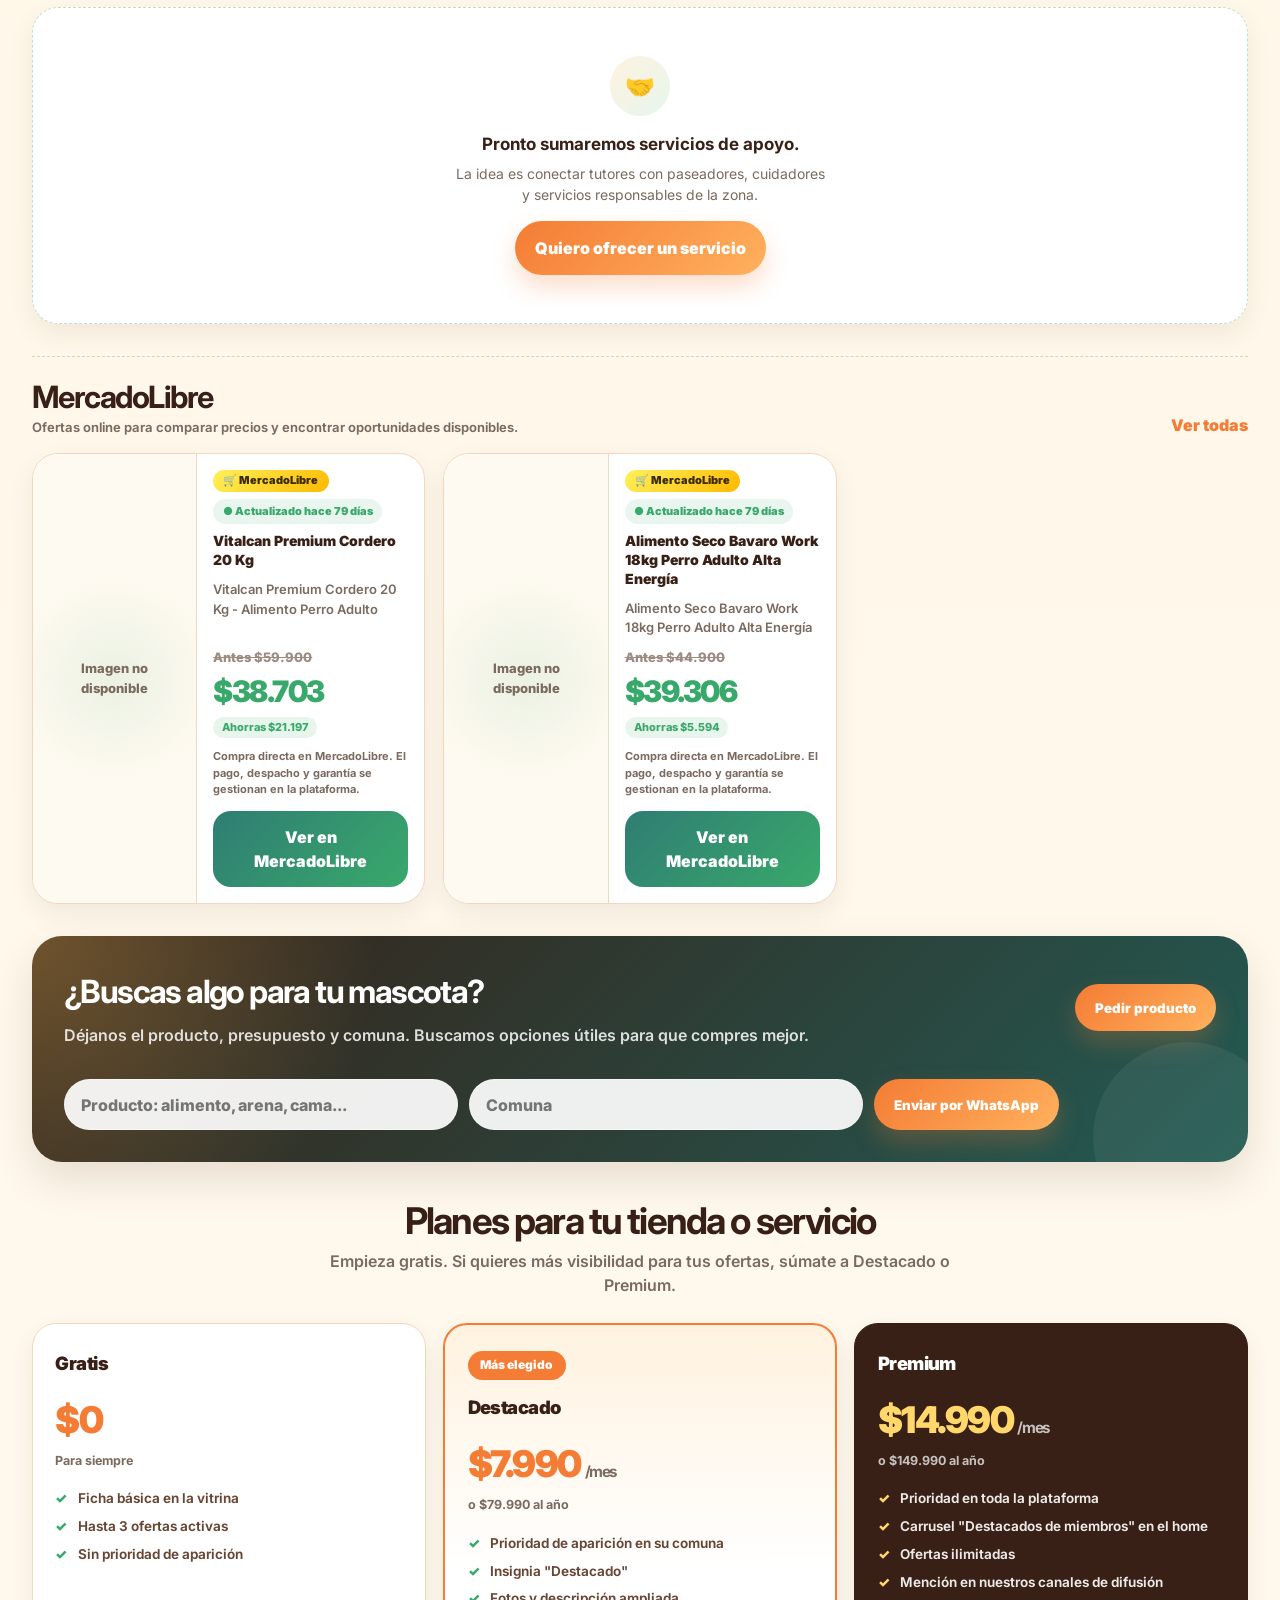
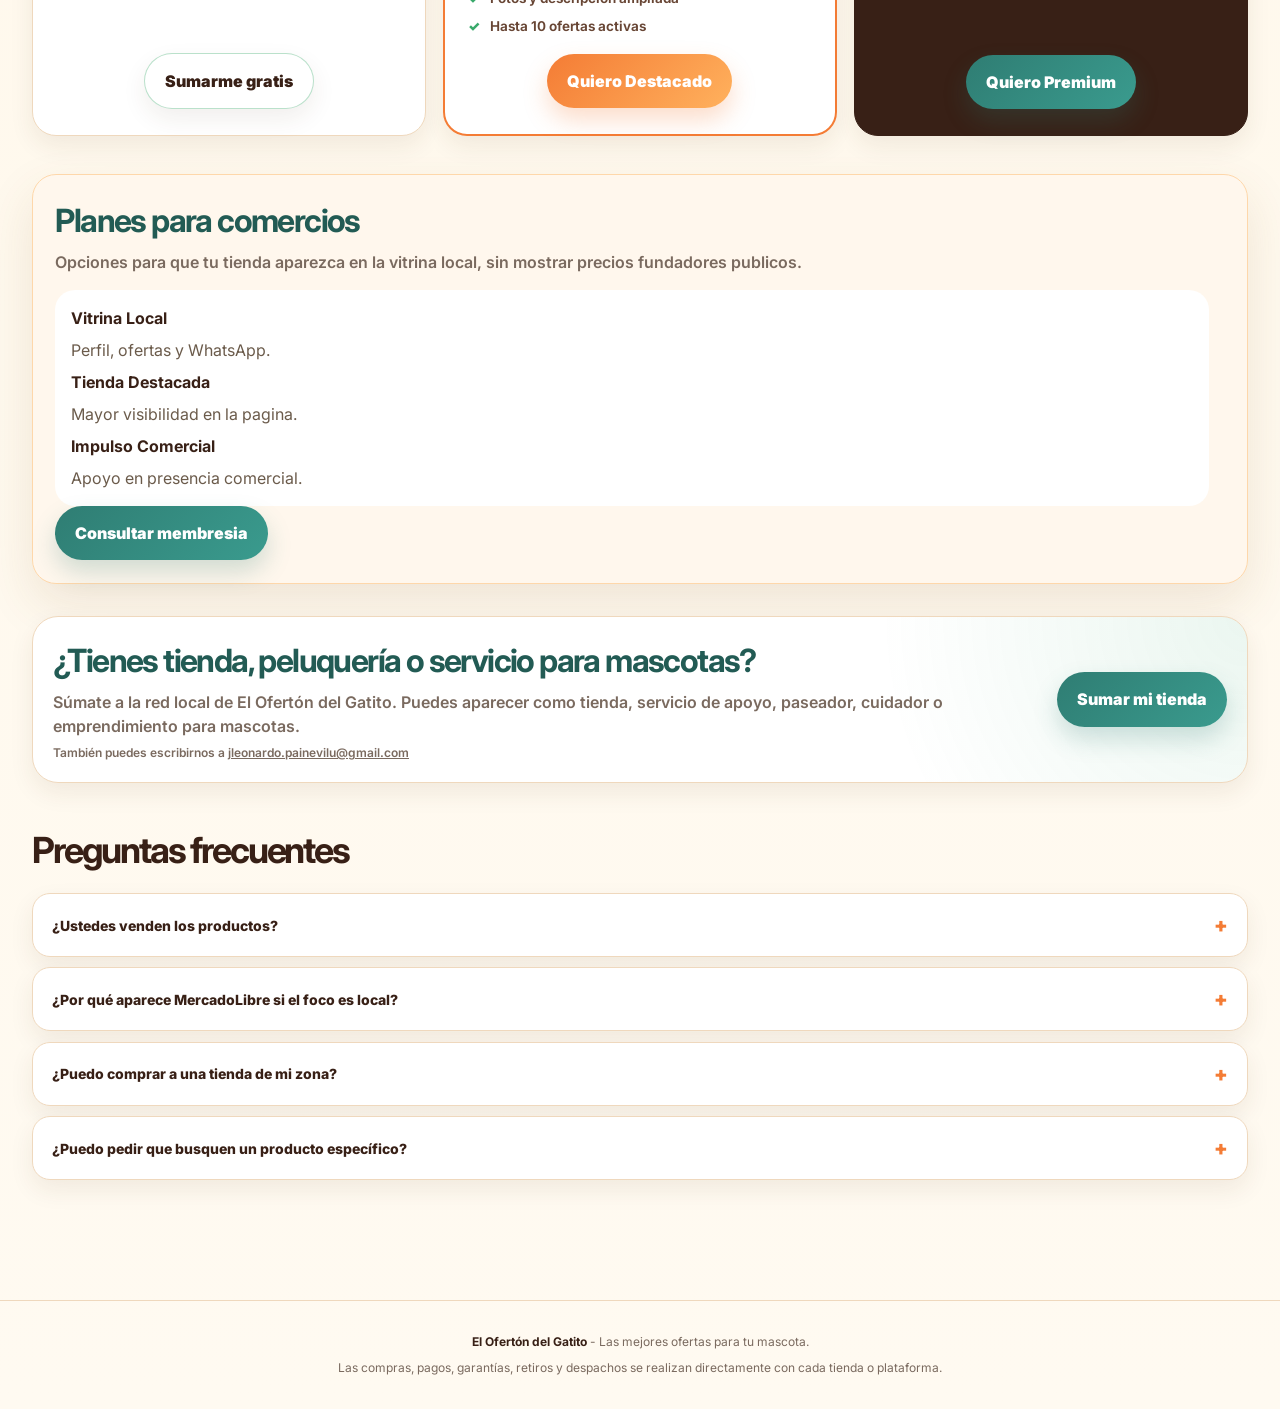
==== commit 648ee5ac: "Add files via upload" ====
--- a/index.html
+++ b/index.html
@@ -44,6 +44,7 @@
         <a href="#ofertas">Ofertas</a>
         <a href="#locales">Comercio local</a>
         <a href="#funciona">Cómo funciona</a>
+        <a href="#planes">Planes</a>
         <a href="#marcas">Sumar tienda</a>
       </nav>
 
@@ -292,6 +293,57 @@
         <input id="pedido-comuna" type="text" placeholder="Comuna" aria-label="Comuna">
         <button class="btn btn-primary" type="submit">Enviar por WhatsApp</button>
       </form>
+    </section>
+
+    <section class="plans-section" id="planes" aria-label="Planes para tiendas y servicios">
+      <div class="plans-intro">
+        <h2>Planes para tu tienda o servicio</h2>
+        <p>Empieza gratis. Si quieres más visibilidad para tus ofertas, súmate a Destacado o Premium.</p>
+      </div>
+      <div class="plans">
+        <div class="plan-card">
+          <p class="plan-name">Gratis</p>
+          <p class="plan-price">$0</p>
+          <p class="plan-note">Para siempre</p>
+          <ul class="plan-list">
+            <li>Ficha básica en la vitrina</li>
+            <li>Hasta 3 ofertas activas</li>
+            <li>Sin prioridad de aparición</li>
+          </ul>
+          <div class="plan-cta">
+            <a class="btn btn-secondary" href="https://wa.me/56936493037?text=Hola%2C%20quiero%20sumar%20mi%20tienda%20con%20el%20plan%20Gratis%20en%20El%20Oferton%20del%20Gatito" target="_blank" rel="noopener">Sumarme gratis</a>
+          </div>
+        </div>
+        <div class="plan-card destacado">
+          <span class="plan-badge">Más elegido</span>
+          <p class="plan-name">Destacado</p>
+          <p class="plan-price">$7.990<small>/mes</small></p>
+          <p class="plan-note">o $79.990 al año</p>
+          <ul class="plan-list">
+            <li>Prioridad de aparición en su comuna</li>
+            <li>Insignia "Destacado"</li>
+            <li>Fotos y descripción ampliada</li>
+            <li>Hasta 10 ofertas activas</li>
+          </ul>
+          <div class="plan-cta">
+            <a class="btn btn-primary" href="https://wa.me/56936493037?text=Hola%2C%20quiero%20el%20plan%20Destacado%20%28%247.990%2Fmes%29%20en%20El%20Oferton%20del%20Gatito" target="_blank" rel="noopener">Quiero Destacado</a>
+          </div>
+        </div>
+        <div class="plan-card premium">
+          <p class="plan-name">Premium</p>
+          <p class="plan-price">$14.990<small>/mes</small></p>
+          <p class="plan-note">o $149.990 al año</p>
+          <ul class="plan-list">
+            <li>Prioridad en toda la plataforma</li>
+            <li>Carrusel "Destacados de miembros" en el home</li>
+            <li>Ofertas ilimitadas</li>
+            <li>Mención en nuestros canales de difusión</li>
+          </ul>
+          <div class="plan-cta">
+            <a class="btn btn-blue" href="https://wa.me/56936493037?text=Hola%2C%20quiero%20el%20plan%20Premium%20%28%2414.990%2Fmes%29%20en%20El%20Oferton%20del%20Gatito" target="_blank" rel="noopener">Quiero Premium</a>
+          </div>
+        </div>
+      </div>
     </section>
 
     <section class="business-box" id="marcas">
--- a/assets/styles.css
+++ b/assets/styles.css
@@ -2065,3 +2065,146 @@
       .request-box { padding: 1rem; border-radius: 24px; }
       .modal-box { border-radius: 24px; padding: 1rem; }
     }
+
+    /* ---- Planes para tiendas ---- */
+    .plans-section {
+      margin: 2.4rem 0;
+    }
+
+    .plans-intro {
+      max-width: 680px;
+      margin: 0 auto 1.6rem;
+      text-align: center;
+    }
+
+    .plans-intro h2 {
+      color: var(--brown);
+      font-size: clamp(1.6rem, 3vw, 2.3rem);
+      letter-spacing: -0.05em;
+      line-height: 1.1;
+    }
+
+    .plans-intro p {
+      color: var(--muted);
+      font-weight: 600;
+      margin-top: .5rem;
+    }
+
+    .plans {
+      display: grid;
+      grid-template-columns: repeat(3, 1fr);
+      gap: 1.1rem;
+      align-items: stretch;
+    }
+
+    .plan-card {
+      position: relative;
+      background: white;
+      border: 1px solid var(--border);
+      border-radius: var(--radius);
+      padding: 1.6rem 1.4rem;
+      box-shadow: var(--shadow-soft);
+      display: flex;
+      flex-direction: column;
+      gap: .9rem;
+      transition: transform 0.18s ease, box-shadow 0.18s ease;
+    }
+
+    .plan-card:hover {
+      transform: translateY(-4px);
+      box-shadow: var(--shadow);
+    }
+
+    .plan-card.destacado {
+      border: 2px solid var(--orange);
+      background: linear-gradient(180deg, var(--orange-soft), white 60%);
+    }
+
+    .plan-card.premium {
+      background: var(--brown);
+      color: white;
+      border-color: var(--brown);
+    }
+
+    .plan-badge {
+      align-self: flex-start;
+      background: var(--orange);
+      color: white;
+      font-weight: 900;
+      font-size: 12px;
+      padding: .35rem .8rem;
+      border-radius: 999px;
+    }
+
+    .plan-name {
+      font-size: 1.15rem;
+      font-weight: 900;
+      letter-spacing: -0.03em;
+      color: inherit;
+    }
+
+    .plan-price {
+      font-size: 2.3rem;
+      font-weight: 900;
+      letter-spacing: -0.04em;
+      color: var(--orange);
+    }
+
+    .plan-card.premium .plan-price { color: var(--yellow); }
+
+    .plan-price small {
+      font-size: .95rem;
+      font-weight: 700;
+      color: var(--muted);
+      margin-left: .25rem;
+    }
+
+    .plan-card.premium .plan-price small { color: rgba(255,255,255,0.72); }
+
+    .plan-note {
+      font-size: 12.5px;
+      font-weight: 700;
+      color: var(--muted);
+      margin-top: -.6rem;
+    }
+
+    .plan-card.premium .plan-note { color: rgba(255,255,255,0.72); }
+
+    .plan-list {
+      display: grid;
+      gap: .55rem;
+      margin: .3rem 0 .2rem;
+      list-style: none;
+    }
+
+    .plan-list li {
+      font-size: 13.5px;
+      font-weight: 650;
+      color: var(--brown-2, var(--brown));
+      padding-left: 1.4rem;
+      position: relative;
+      line-height: 1.4;
+    }
+
+    .plan-card.premium .plan-list li { color: rgba(255,255,255,0.9); }
+
+    .plan-list li::before {
+      content: "✓";
+      position: absolute;
+      left: 0;
+      top: 0;
+      color: var(--green);
+      font-weight: 900;
+    }
+
+    .plan-card.premium .plan-list li::before { color: var(--yellow); }
+
+    .plan-cta {
+      margin-top: auto;
+      text-align: center;
+    }
+
+    @media (max-width: 860px) {
+      .plans { grid-template-columns: 1fr; }
+      .plan-card.destacado { order: -1; }
+    }
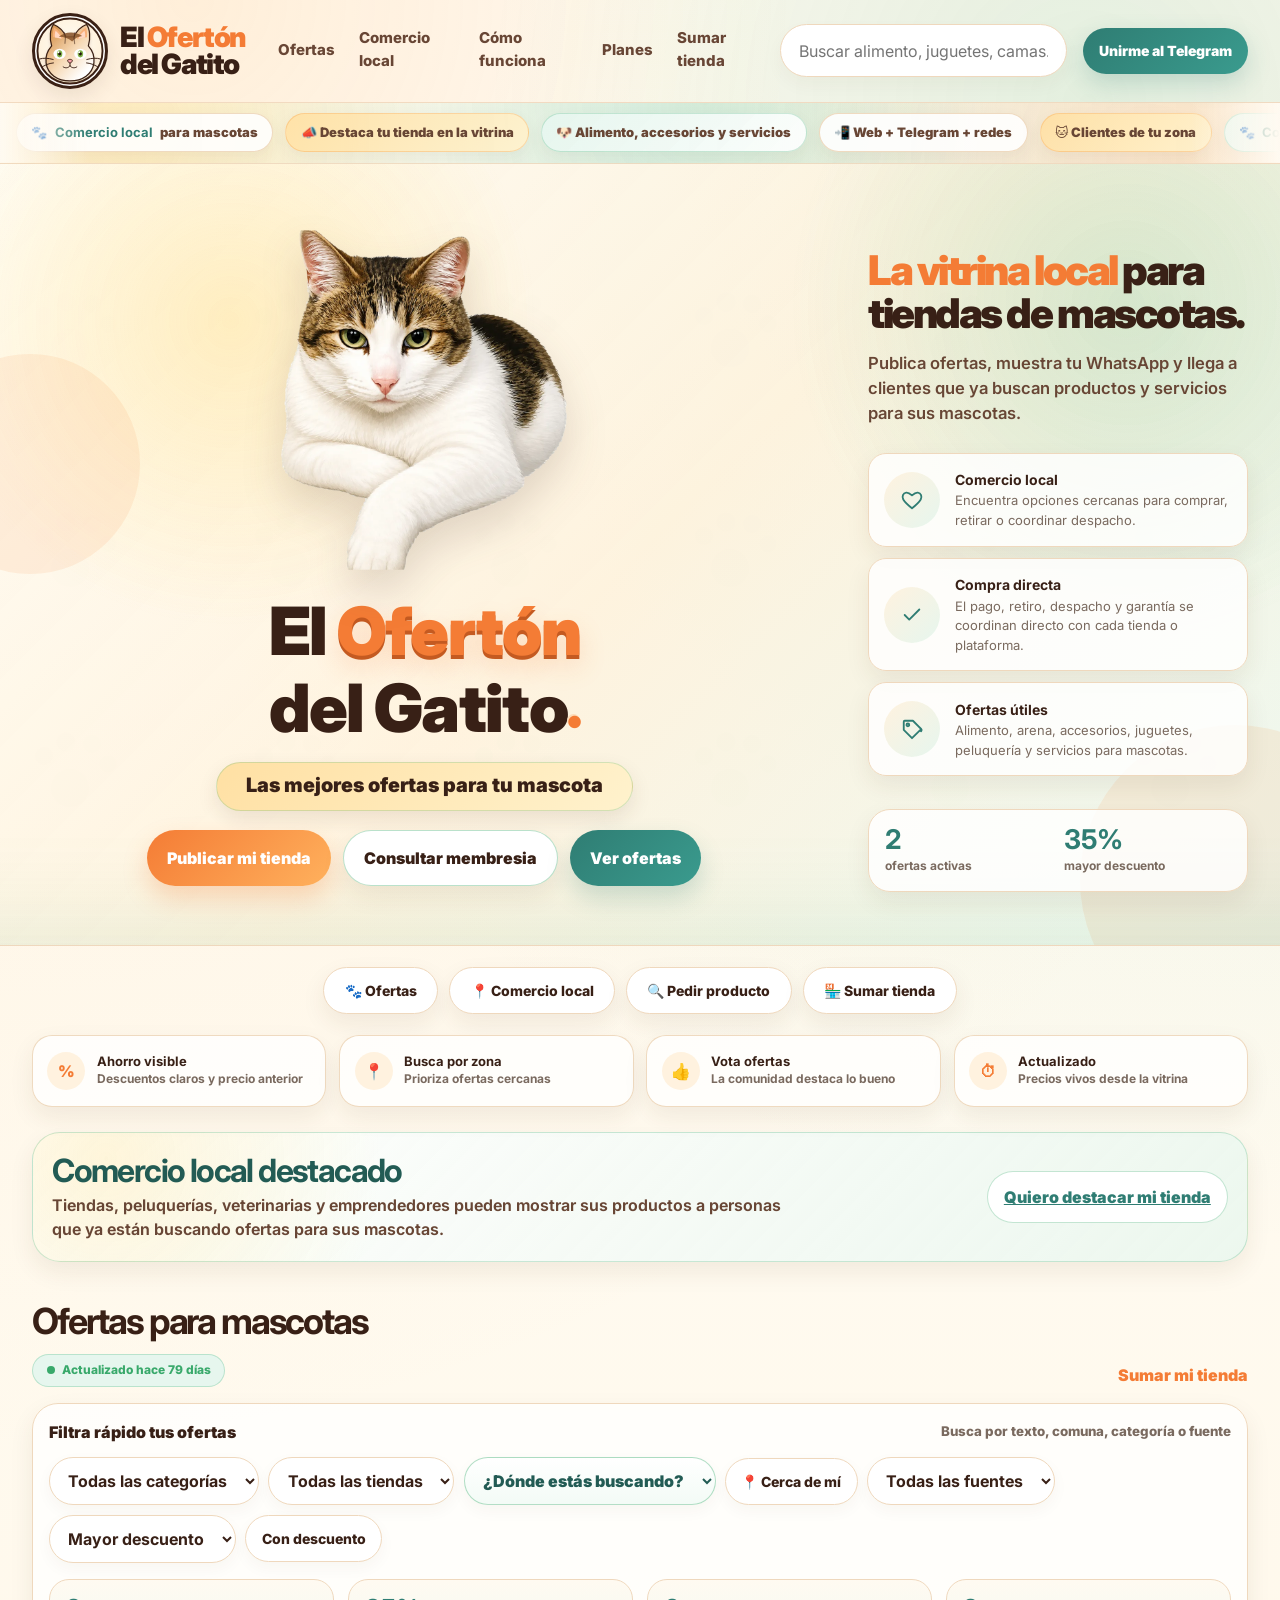
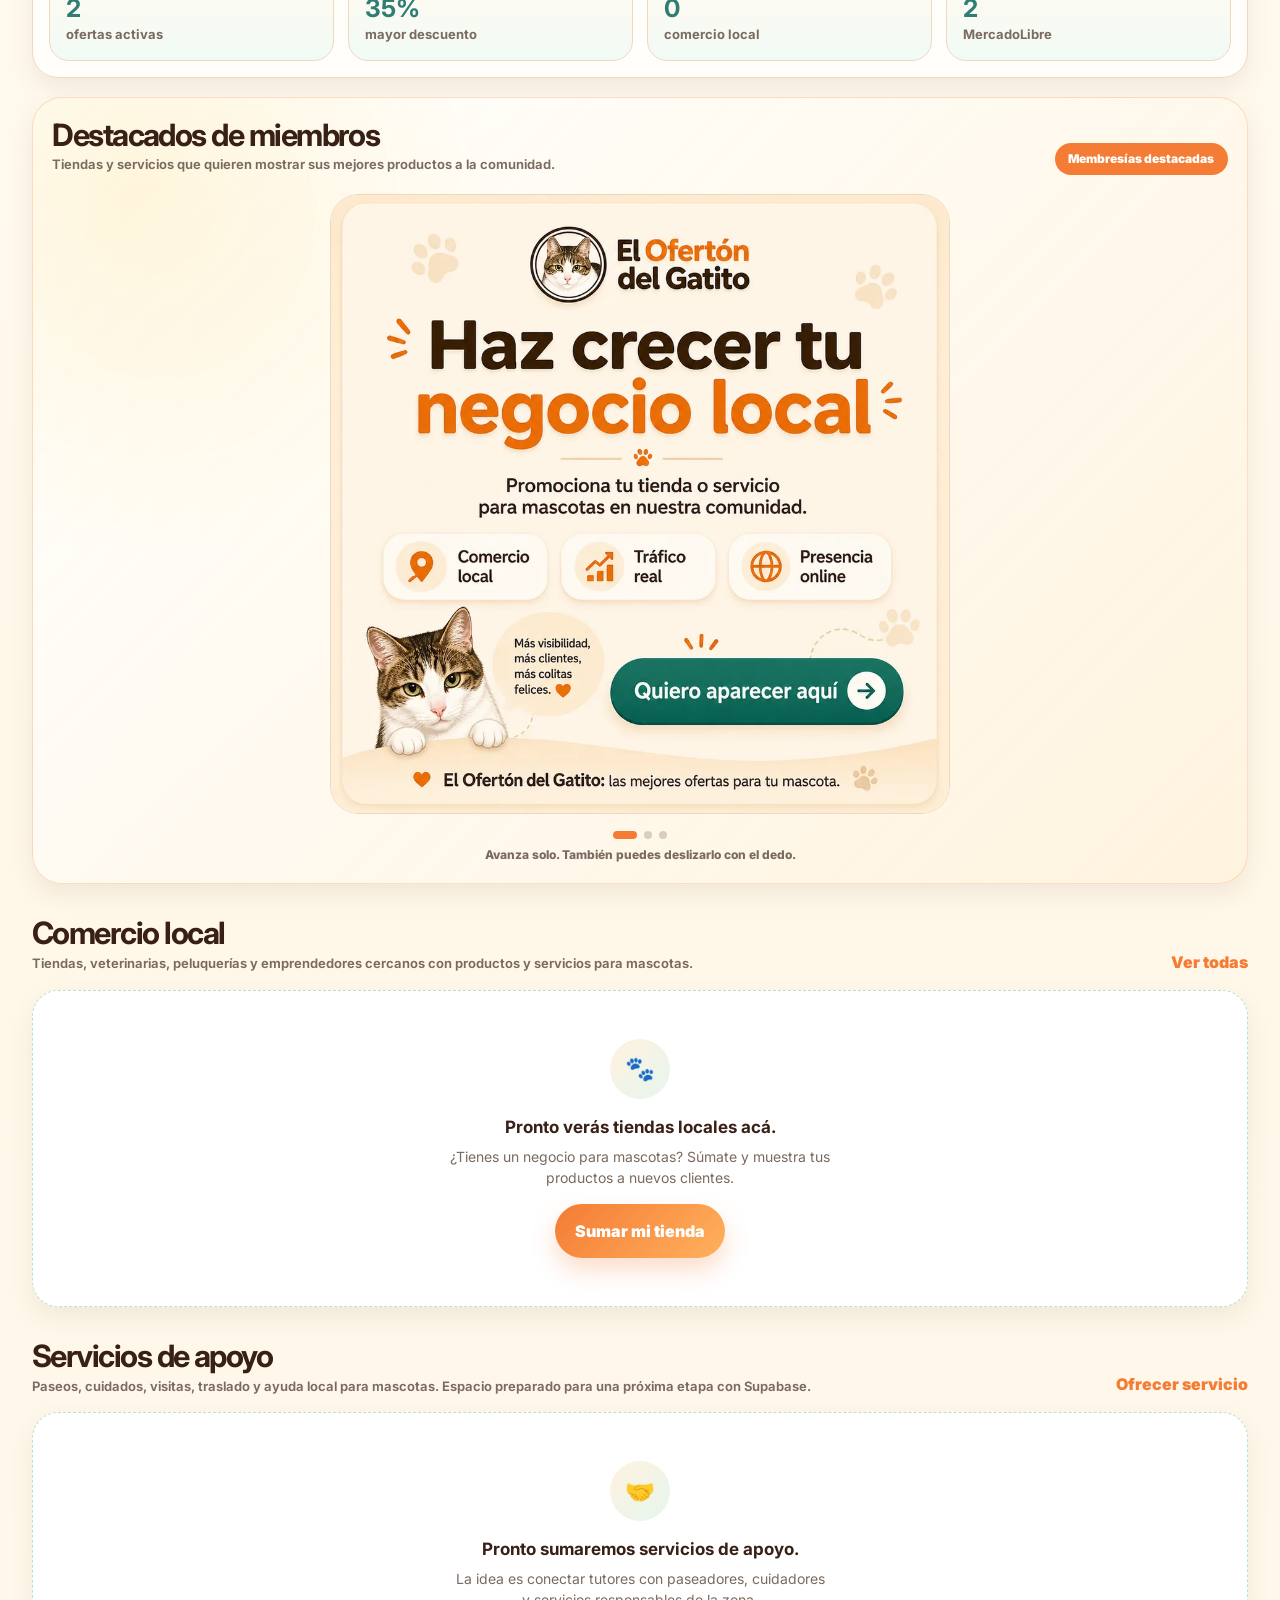
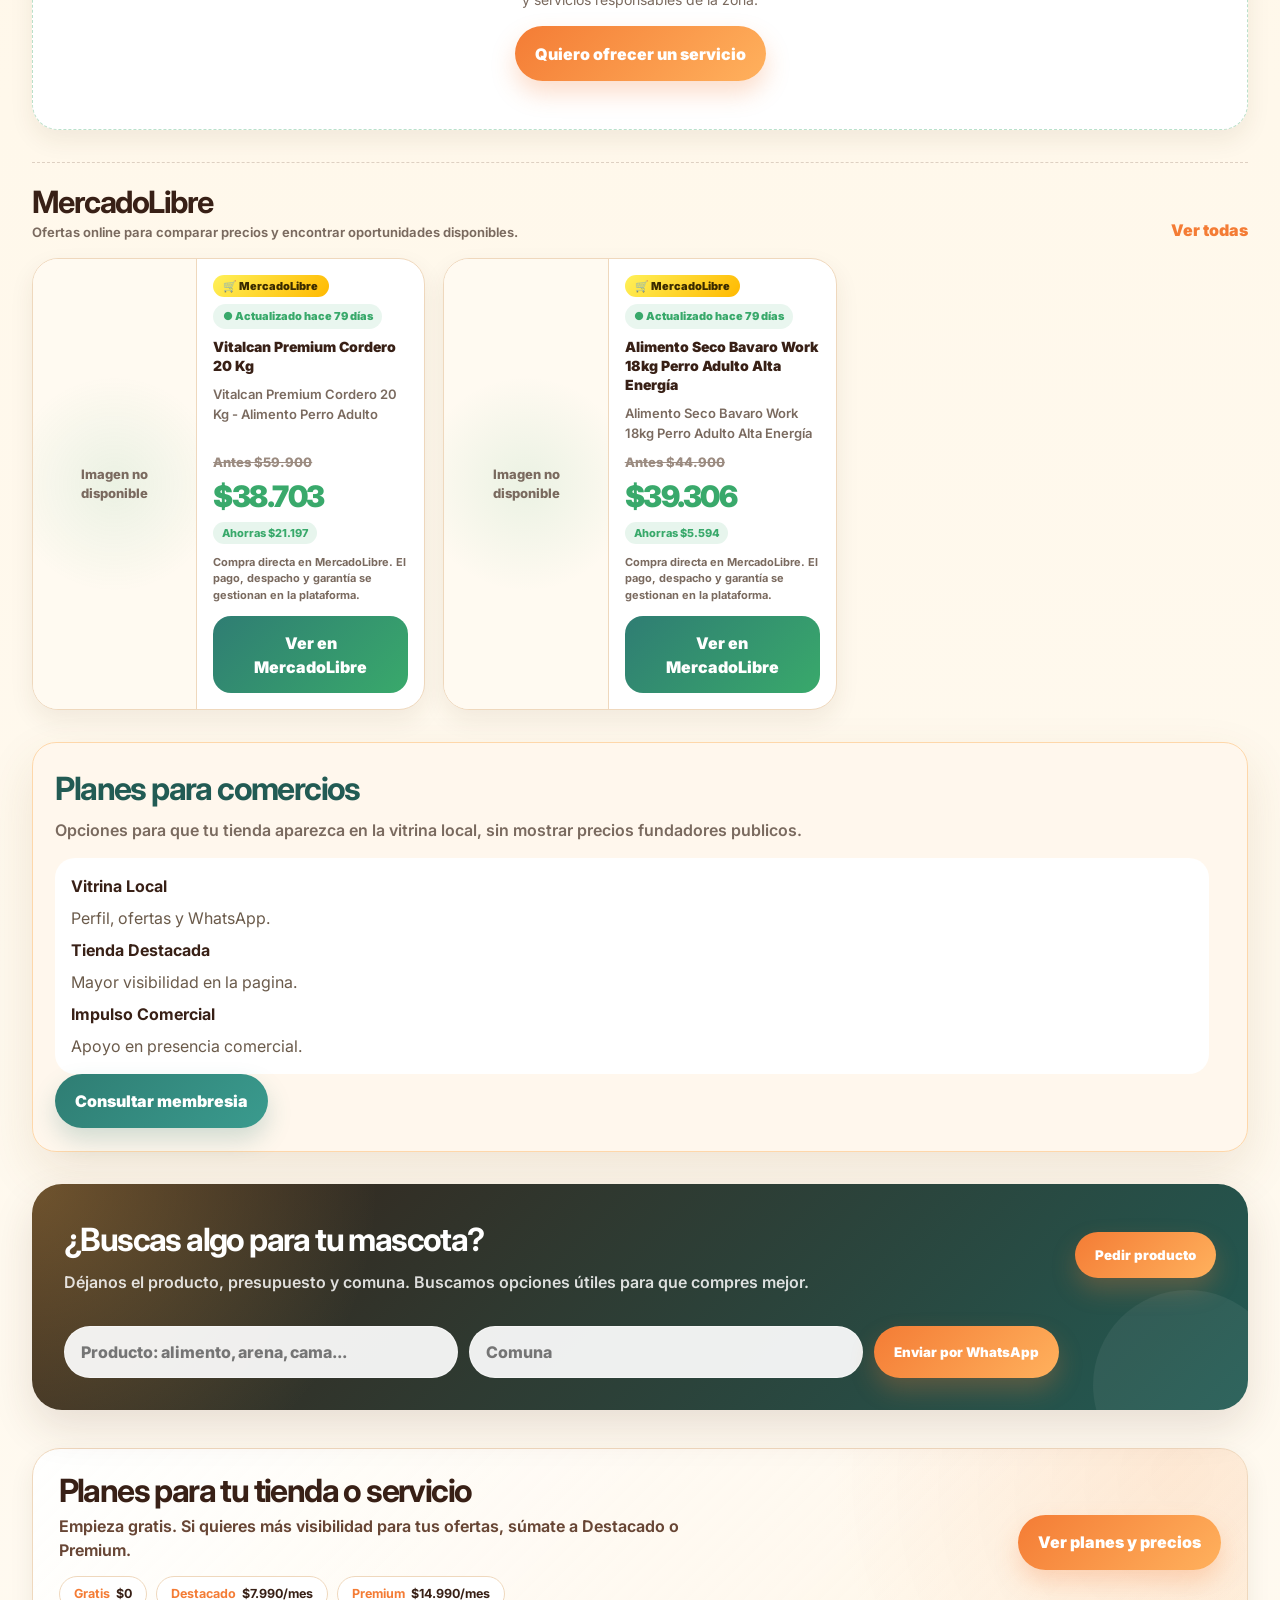
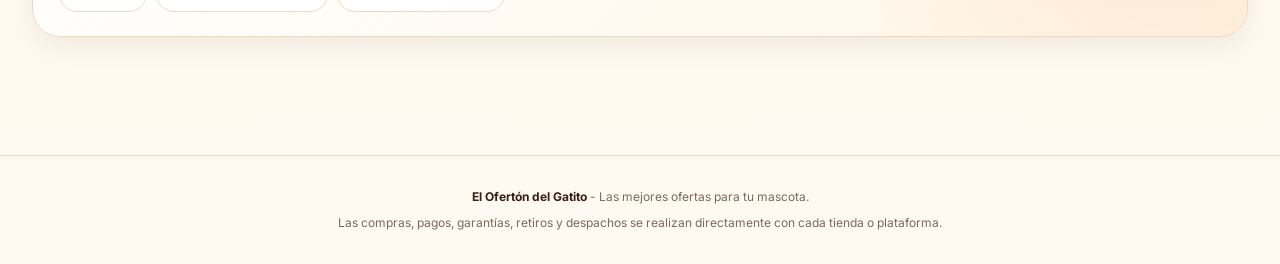
==== commit 98cd4bbe: "Add files via upload" ====
--- a/index.html
+++ b/index.html
@@ -43,9 +43,9 @@
       <nav class="nav" aria-label="Navegación principal">
         <a href="#ofertas">Ofertas</a>
         <a href="#locales">Comercio local</a>
-        <a href="#funciona">Cómo funciona</a>
-        <a href="#planes">Planes</a>
-        <a href="#marcas">Sumar tienda</a>
+        <a href="como-funciona.html">Cómo funciona</a>
+        <a href="planes.html">Planes</a>
+        <a href="sumar-tienda.html">Sumar tienda</a>
       </nav>
 
       <div class="search-wrap">
@@ -86,8 +86,8 @@
 
         <div class="hero-actions">
           <a class="btn btn-primary" href="#ofertas">Ver ofertas</a>
-          <a class="btn btn-secondary" href="#funciona">Cómo funciona</a>
-          <a class="btn btn-secondary" href="#marcas">Sumar mi tienda</a>
+          <a class="btn btn-secondary" href="como-funciona.html">Cómo funciona</a>
+          <a class="btn btn-secondary" href="sumar-tienda.html">Sumar mi tienda</a>
           <a class="btn btn-blue" href="https://t.me/ofertastech_cl" target="_blank" rel="noopener">Telegram</a>
         </div>
       </div>
@@ -147,7 +147,7 @@
       <a class="quick-nav-btn" href="#ofertas">🐾 Ofertas</a>
       <a class="quick-nav-btn" href="#locales">📍 Comercio local</a>
       <a class="quick-nav-btn" href="#pedidos">🔍 Pedir producto</a>
-      <a class="quick-nav-btn" href="#marcas">🏪 Sumar tienda</a>
+      <a class="quick-nav-btn" href="sumar-tienda.html">🏪 Sumar tienda</a>
     </nav>
 
     <section class="quick-trust" aria-label="Confianza y acceso rápido">
@@ -162,25 +162,7 @@
         <h2>Comercio local destacado</h2>
         <p>Tiendas, peluquerías, veterinarias y emprendedores pueden mostrar sus productos a personas que ya están buscando ofertas para sus mascotas.</p>
       </div>
-      <a class="local-pill" href="#marcas">Quiero destacar mi tienda</a>
-    </section>
-
-    <section class="steps" id="funciona" aria-label="Cómo funciona">
-      <div class="step">
-        <div class="step-num">1</div>
-        <h3>Buscamos lo útil</h3>
-        <p>Reunimos ofertas de alimento, accesorios, higiene y servicios que sí sirven para el día a día.</p>
-      </div>
-      <div class="step">
-        <div class="step-num">2</div>
-        <h3>Destacamos lo local</h3>
-        <p>Las tiendas cercanas tienen prioridad para que la comunidad pueda comprar y apoyar a su zona.</p>
-      </div>
-      <div class="step">
-        <div class="step-num">3</div>
-        <h3>Compras directo</h3>
-        <p>Haces clic y coordinas con la tienda local o plataforma asociada, sin intermediarios raros.</p>
-      </div>
+      <a class="local-pill" href="sumar-tienda.html">Quiero destacar mi tienda</a>
     </section>
 
     <section id="ofertas">
@@ -189,7 +171,7 @@
           <h2>Ofertas para mascotas</h2>
           <span class="live-chip"><span class="live-dot"></span><span id="actualizado">Cargando actualización...</span></span>
         </div>
-        <a class="section-link" href="#marcas">Sumar mi tienda</a>
+        <a class="section-link" href="sumar-tienda.html">Sumar mi tienda</a>
       </div>
 
       <div class="panel">
@@ -261,10 +243,10 @@
             <h2>Servicios de apoyo</h2>
             <p>Paseos, cuidados, visitas, traslado y ayuda local para mascotas. Espacio preparado para una próxima etapa con Supabase.</p>
           </div>
-          <a class="section-link" href="#marcas">Ofrecer servicio</a>
+          <a class="section-link" href="sumar-tienda.html">Ofrecer servicio</a>
         </div>
         <div class="grid" id="apoyo-grid">
-          <div class="vacio"><div class="vacio-icon">🤝</div><h3>Pronto sumaremos servicios de apoyo.</h3><p>La idea es conectar tutores con paseadores, cuidadores y servicios responsables de la zona.</p><a class="btn btn-primary empty-cta" href="#marcas">Quiero ofrecer un servicio</a></div>
+          <div class="vacio"><div class="vacio-icon">🤝</div><h3>Pronto sumaremos servicios de apoyo.</h3><p>La idea es conectar tutores con paseadores, cuidadores y servicios responsables de la zona.</p><a class="btn btn-primary empty-cta" href="sumar-tienda.html">Quiero ofrecer un servicio</a></div>
         </div>
       </div>
 
@@ -295,97 +277,19 @@
       </form>
     </section>
 
-    <section class="plans-section" id="planes" aria-label="Planes para tiendas y servicios">
-      <div class="plans-intro">
+    <section class="plans-teaser" id="planes" aria-label="Planes para tiendas y servicios">
+      <div class="plans-teaser-copy">
         <h2>Planes para tu tienda o servicio</h2>
         <p>Empieza gratis. Si quieres más visibilidad para tus ofertas, súmate a Destacado o Premium.</p>
-      </div>
-      <div class="plans">
-        <div class="plan-card">
-          <p class="plan-name">Gratis</p>
-          <p class="plan-price">$0</p>
-          <p class="plan-note">Para siempre</p>
-          <ul class="plan-list">
-            <li>Ficha básica en la vitrina</li>
-            <li>Hasta 3 ofertas activas</li>
-            <li>Sin prioridad de aparición</li>
-          </ul>
-          <div class="plan-cta">
-            <a class="btn btn-secondary" href="https://wa.me/56936493037?text=Hola%2C%20quiero%20sumar%20mi%20tienda%20con%20el%20plan%20Gratis%20en%20El%20Oferton%20del%20Gatito" target="_blank" rel="noopener">Sumarme gratis</a>
-          </div>
-        </div>
-        <div class="plan-card destacado">
-          <span class="plan-badge">Más elegido</span>
-          <p class="plan-name">Destacado</p>
-          <p class="plan-price">$7.990<small>/mes</small></p>
-          <p class="plan-note">o $79.990 al año</p>
-          <ul class="plan-list">
-            <li>Prioridad de aparición en su comuna</li>
-            <li>Insignia "Destacado"</li>
-            <li>Fotos y descripción ampliada</li>
-            <li>Hasta 10 ofertas activas</li>
-          </ul>
-          <div class="plan-cta">
-            <a class="btn btn-primary" href="https://wa.me/56936493037?text=Hola%2C%20quiero%20el%20plan%20Destacado%20%28%247.990%2Fmes%29%20en%20El%20Oferton%20del%20Gatito" target="_blank" rel="noopener">Quiero Destacado</a>
-          </div>
-        </div>
-        <div class="plan-card premium">
-          <p class="plan-name">Premium</p>
-          <p class="plan-price">$14.990<small>/mes</small></p>
-          <p class="plan-note">o $149.990 al año</p>
-          <ul class="plan-list">
-            <li>Prioridad en toda la plataforma</li>
-            <li>Carrusel "Destacados de miembros" en el home</li>
-            <li>Ofertas ilimitadas</li>
-            <li>Mención en nuestros canales de difusión</li>
-          </ul>
-          <div class="plan-cta">
-            <a class="btn btn-blue" href="https://wa.me/56936493037?text=Hola%2C%20quiero%20el%20plan%20Premium%20%28%2414.990%2Fmes%29%20en%20El%20Oferton%20del%20Gatito" target="_blank" rel="noopener">Quiero Premium</a>
-          </div>
-        </div>
-      </div>
-    </section>
-
-    <section class="business-box" id="marcas">
-      <div>
-        <h2>¿Tienes tienda, peluquería o servicio para mascotas?</h2>
-        <p>
-          Súmate a la red local de El Ofertón del Gatito. Puedes aparecer como tienda, servicio de apoyo, paseador, cuidador o emprendimiento para mascotas.
-        </p>
-        <p style="margin-top:.4rem; font-size:12px;">
-          También puedes escribirnos a <a href="mailto:jleonardo.painevilu@gmail.com" style="text-decoration:underline;">jleonardo.painevilu@gmail.com</a>
-        </p>
-      </div>
-      <a class="btn btn-blue" href="https://wa.me/56936493037?text=Hola%2C%20quiero%20destacar%20mi%20tienda%20o%20producto%20para%20mascotas%20en%20El%20Oferton%20del%20Gatito" target="_blank" rel="noopener">Sumar mi tienda</a>
-    </section>
-
-    <section class="faq" aria-label="Preguntas frecuentes">
-      <div class="section-head">
-        <div>
-          <h2>Preguntas frecuentes</h2>
-        </div>
-      </div>
-
-      <details class="faq-item">
-        <summary>¿Ustedes venden los productos?</summary>
-        <p>No. Nosotros encontramos y compartimos ofertas para mascotas; la compra, el pago, el despacho y la garantía quedan directamente con la tienda local o plataforma asociada.</p>
-      </details>
-
-      <details class="faq-item">
-        <summary>¿Por qué aparece MercadoLibre si el foco es local?</summary>
-        <p>MercadoLibre sirve como base para comparar precios y mantener ofertas disponibles. El agregado estrella será el comercio local destacado dentro de la vitrina.</p>
-      </details>
-
-      <details class="faq-item">
-        <summary>¿Puedo comprar a una tienda de mi zona?</summary>
-        <p>Sí. Cuando una oferta sea local, el botón te llevará al contacto, WhatsApp, catálogo o canal definido por esa tienda.</p>
-      </details>
-
-      <details class="faq-item">
-        <summary>¿Puedo pedir que busquen un producto específico?</summary>
-        <p>Sí. Usa el botón "Pedir producto" y cuéntanos qué necesitas, para qué mascota, presupuesto y comuna. Lo agregamos a la búsqueda.</p>
-      </details>
-    </section>
+        <div class="plans-teaser-prices">
+          <span><strong>Gratis</strong>$0</span>
+          <span><strong>Destacado</strong>$7.990/mes</span>
+          <span><strong>Premium</strong>$14.990/mes</span>
+        </div>
+      </div>
+      <a class="btn btn-primary" href="planes.html">Ver planes y precios</a>
+    </section>
+
   </main>
 
   <footer>
@@ -424,7 +328,7 @@
   <div class="sticky-cta">
     <a class="btn btn-blue" href="https://t.me/ofertastech_cl" target="_blank" rel="noopener">Telegram</a>
     <a class="btn btn-primary" href="#ofertas">Ver ofertas</a>
-    <a class="btn btn-shop" href="#marcas">Sumar tienda</a>
+    <a class="btn btn-shop" href="sumar-tienda.html">Sumar tienda</a>
   </div>
 
   <script src="/config.supabase.js"></script>
--- a/assets/styles.css
+++ b/assets/styles.css
@@ -2066,7 +2066,96 @@
       .modal-box { border-radius: 24px; padding: 1rem; }
     }
 
-    /* ---- Planes para tiendas ---- */
+    /* ---- Franja "Planes" en el home (enlaza a planes.html) ---- */
+    .plans-teaser {
+      margin: 2.4rem 0;
+      display: grid;
+      grid-template-columns: minmax(0, 1fr) auto;
+      align-items: center;
+      gap: 1.4rem;
+      padding: 1.5rem 1.6rem;
+      border: 1px solid var(--border);
+      border-radius: 28px;
+      background:
+        radial-gradient(circle at 94% 12%, rgba(244, 124, 53, 0.12), transparent 30%),
+        linear-gradient(135deg, rgba(255,255,255,0.94), rgba(255, 242, 223, 0.65));
+      box-shadow: var(--shadow-soft);
+    }
+
+    .plans-teaser h2 {
+      color: var(--brown);
+      font-size: clamp(1.35rem, 2.5vw, 2rem);
+      letter-spacing: -0.05em;
+      line-height: 1.1;
+    }
+
+    .plans-teaser p {
+      color: var(--brown-2);
+      font-weight: 650;
+      margin-top: .35rem;
+      max-width: 640px;
+    }
+
+    .plans-teaser-prices {
+      display: flex;
+      gap: .55rem;
+      flex-wrap: wrap;
+      margin-top: .9rem;
+    }
+
+    .plans-teaser-prices span {
+      background: white;
+      border: 1px solid var(--border);
+      border-radius: 999px;
+      padding: .45rem .9rem;
+      font-size: 12.5px;
+      font-weight: 700;
+      color: var(--brown);
+    }
+
+    .plans-teaser-prices strong {
+      color: var(--orange);
+      margin-right: .35rem;
+    }
+
+    @media (max-width: 860px) {
+      .plans-teaser { grid-template-columns: 1fr; }
+      .plans-teaser .btn { width: 100%; text-align: center; }
+    }
+
+    /* ---- Página /planes.html: encabezado ---- */
+    .page-hero-lite {
+      margin: 1.2rem 0 2.2rem;
+      text-align: center;
+    }
+
+    .page-hero-lite .breadcrumb {
+      font-size: 12.5px;
+      font-weight: 700;
+      color: var(--muted);
+      margin-bottom: .7rem;
+    }
+
+    .page-hero-lite .breadcrumb a {
+      color: var(--blue);
+      text-decoration: none;
+    }
+
+    .page-hero-lite h1 {
+      color: var(--brown);
+      font-size: clamp(2rem, 4vw, 3rem);
+      letter-spacing: -0.06em;
+      line-height: 1.05;
+    }
+
+    .page-hero-lite p {
+      color: var(--muted);
+      font-weight: 650;
+      max-width: 640px;
+      margin: .8rem auto 0;
+    }
+
+    /* ---- Planes: grilla de tarjetas (usada en planes.html) ---- */
     .plans-section {
       margin: 2.4rem 0;
     }
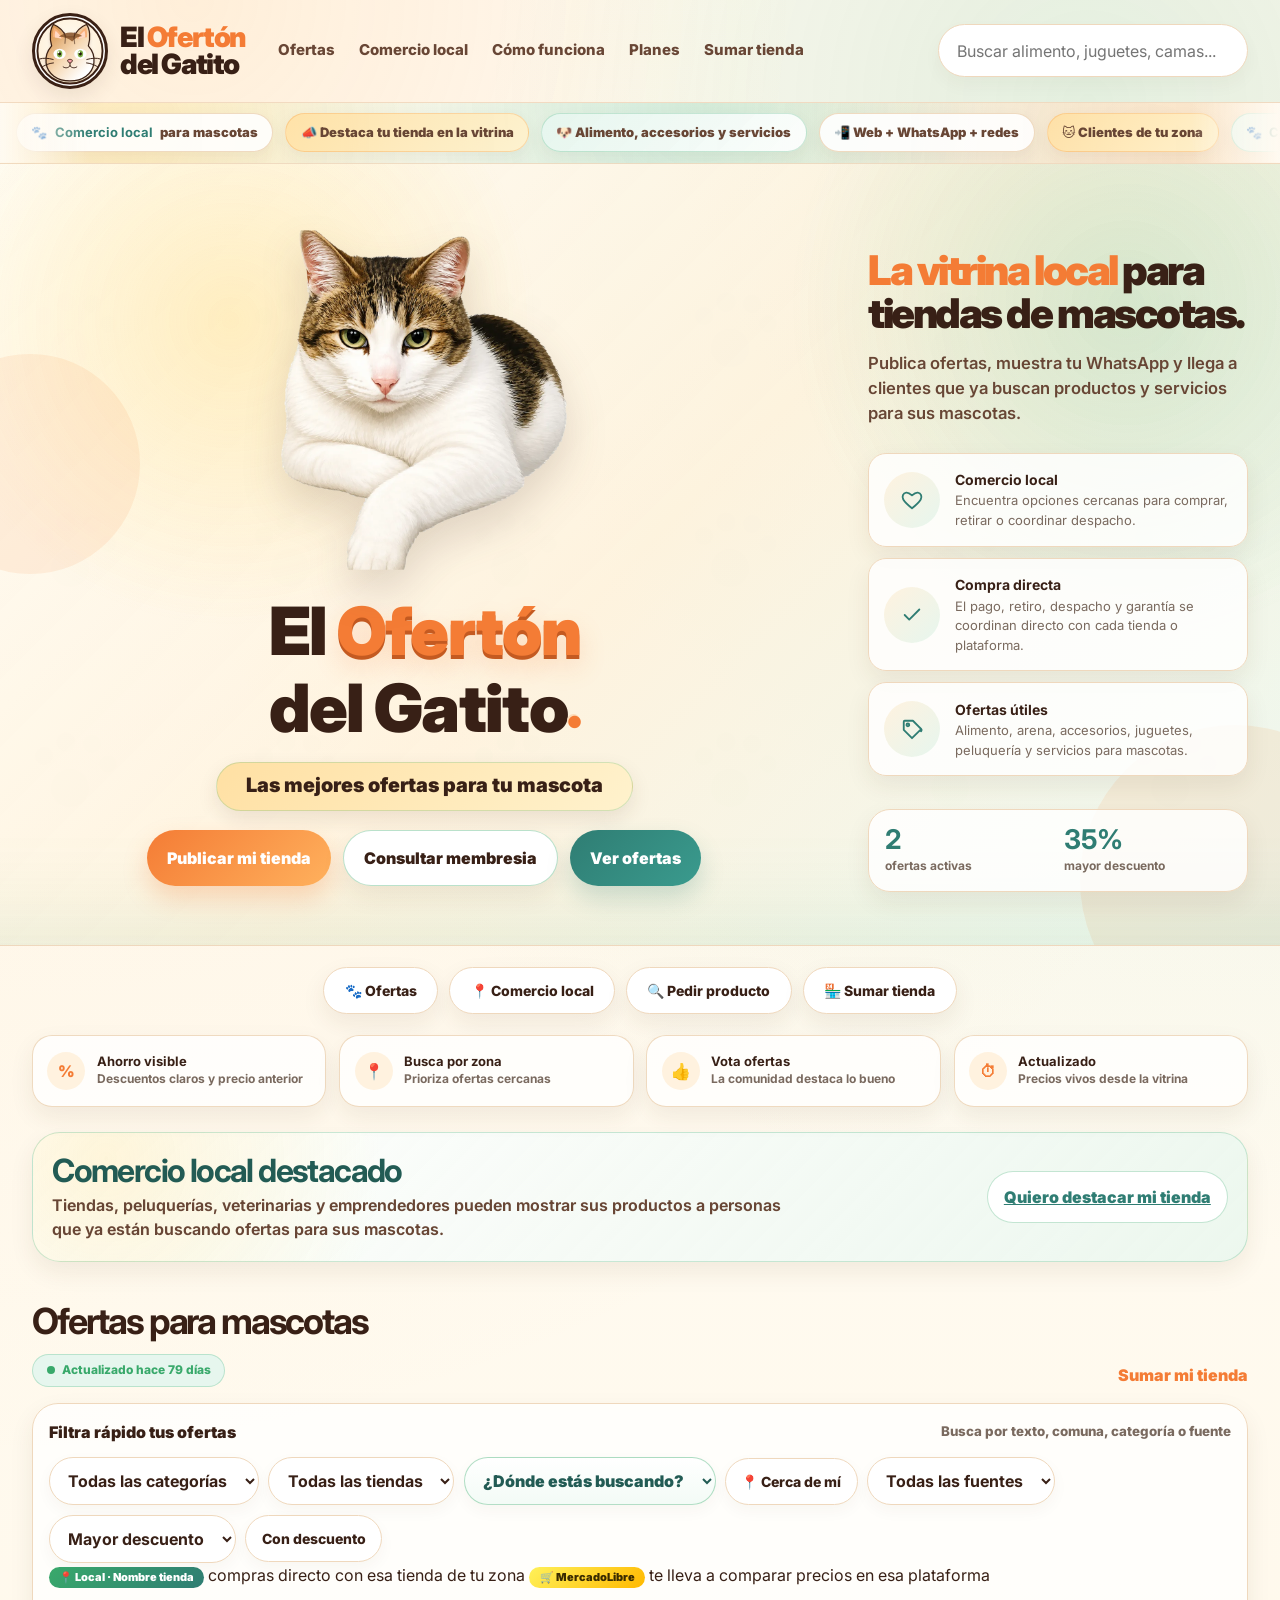
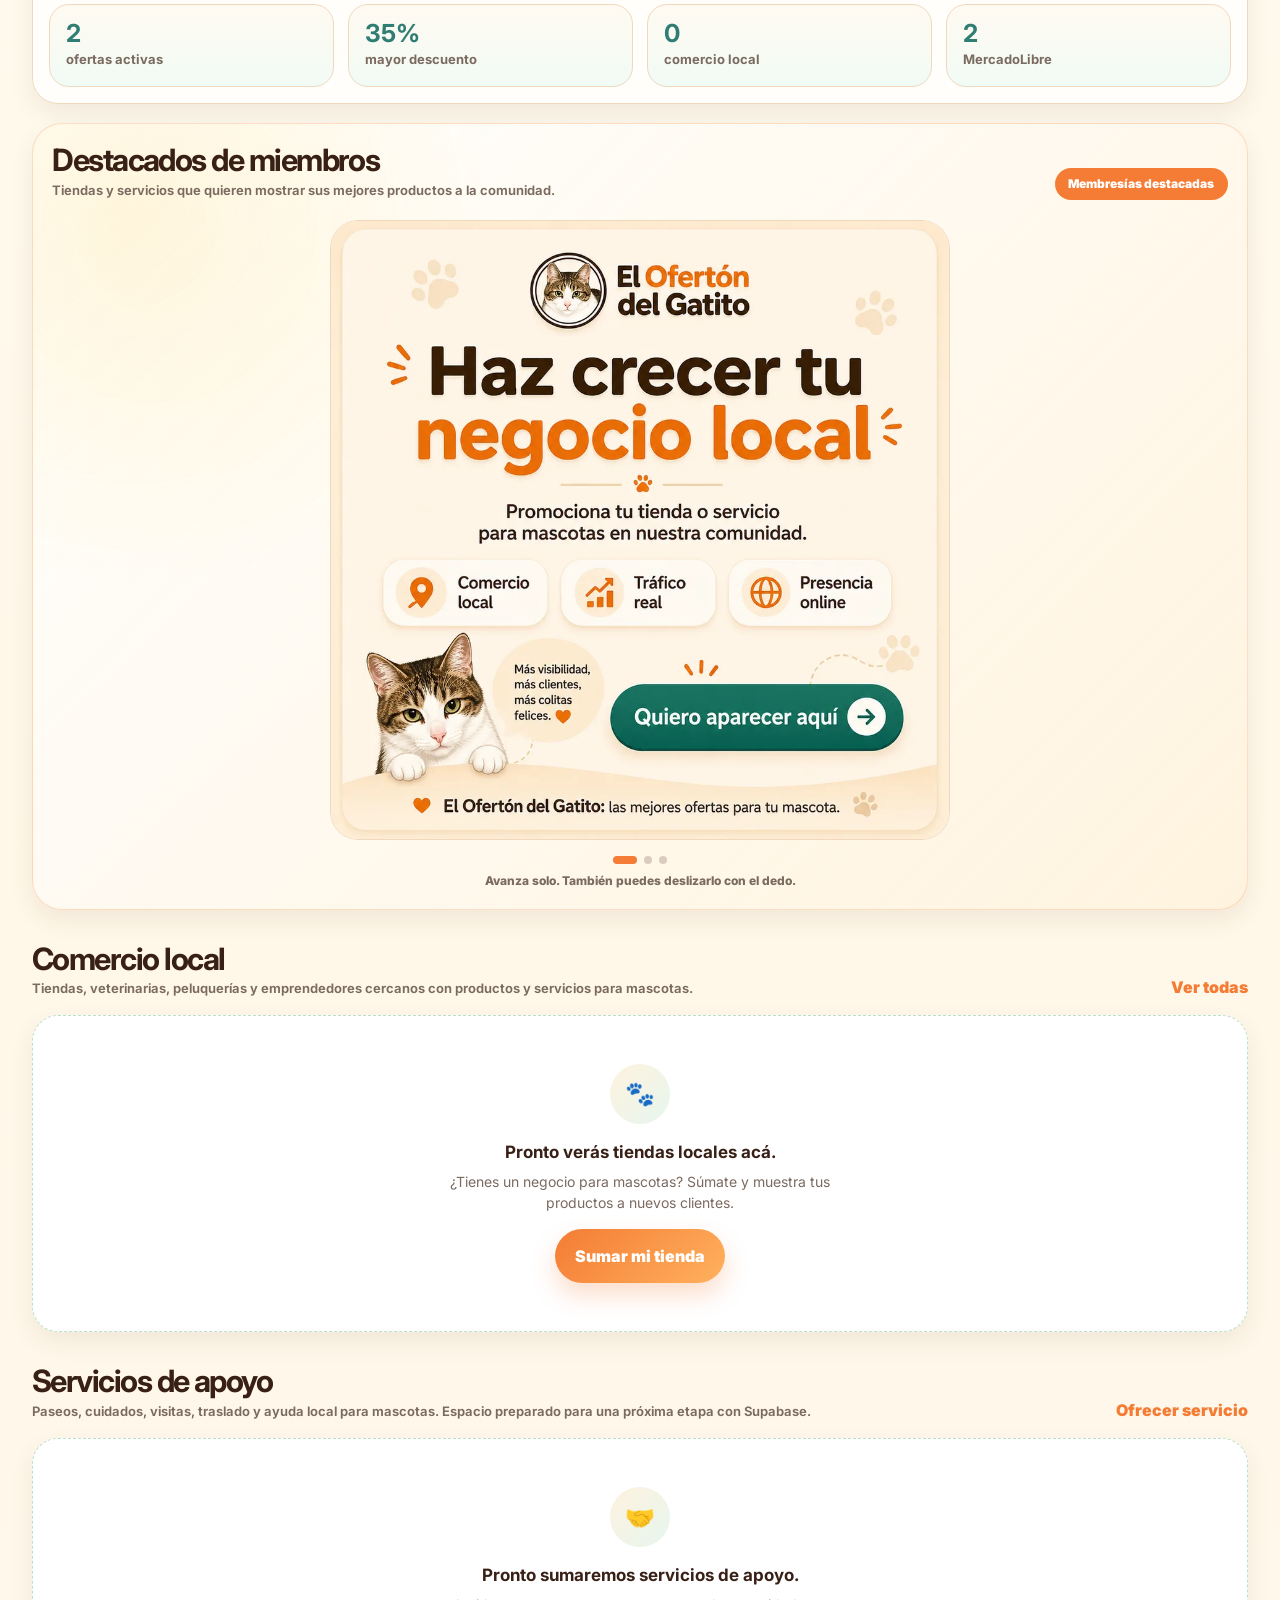
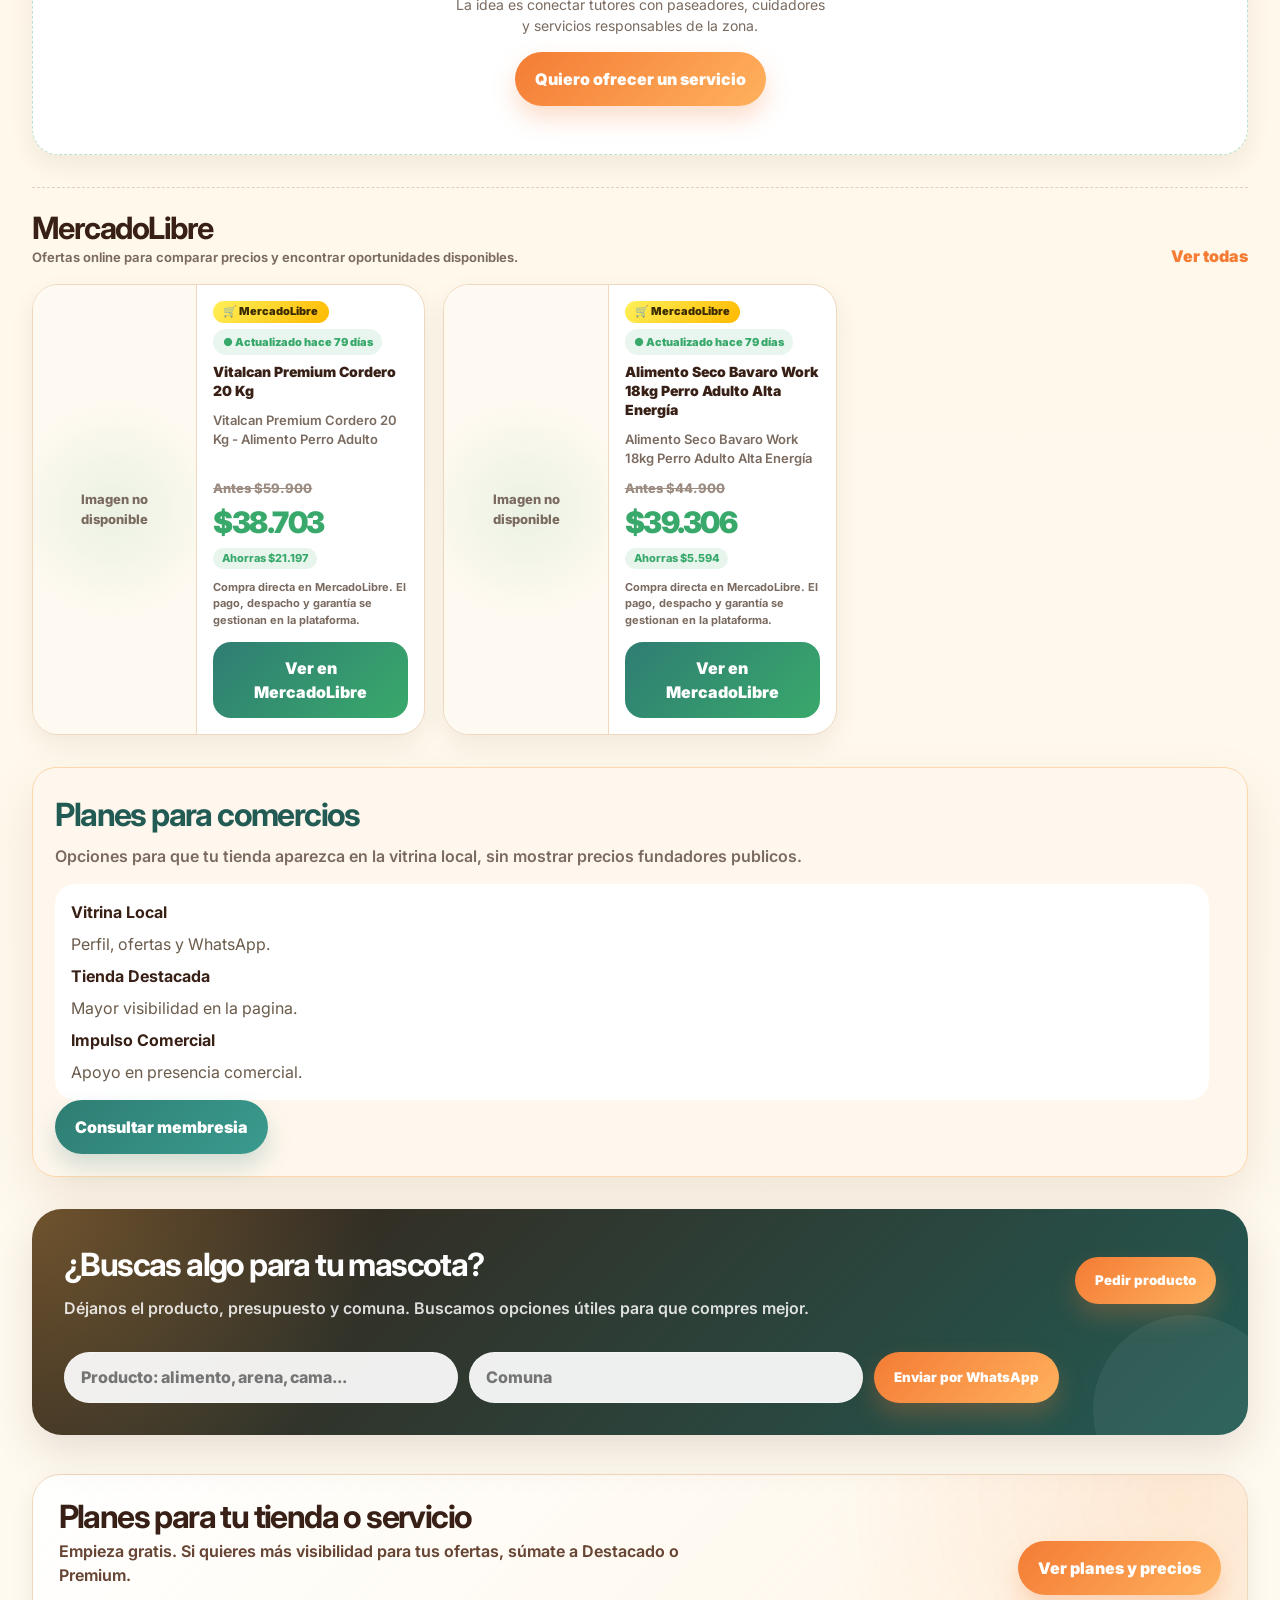
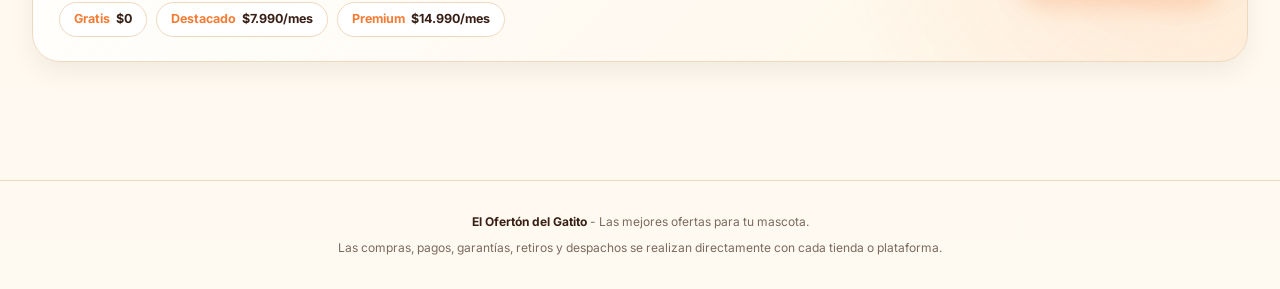
==== commit b6677b7b: "Add files via upload" ====
--- a/index.html
+++ b/index.html
@@ -52,7 +52,6 @@
         <input type="text" id="busqueda" placeholder="Buscar alimento, juguetes, camas..." aria-label="Buscar ofertas para mascotas">
       </div>
 
-      <a class="telegram-top" href="https://t.me/ofertastech_cl" target="_blank" rel="noopener">Unirme al Telegram</a>
     </div>
   </header>
 
@@ -62,12 +61,12 @@
         <span class="top-promo-pill">🐾 <strong>Comercio local</strong> para mascotas</span>
         <span class="top-promo-pill">📣 Destaca tu tienda en la vitrina</span>
         <span class="top-promo-pill">🐶 Alimento, accesorios y servicios</span>
-        <span class="top-promo-pill">📲 Web + Telegram + redes</span>
+        <span class="top-promo-pill">📲 Web + WhatsApp + redes</span>
         <span class="top-promo-pill">🐱 Clientes de tu zona</span>
         <span class="top-promo-pill">🐾 <strong>Comercio local</strong> para mascotas</span>
         <span class="top-promo-pill">📣 Destaca tu tienda en la vitrina</span>
         <span class="top-promo-pill">🐶 Alimento, accesorios y servicios</span>
-        <span class="top-promo-pill">📲 Web + Telegram + redes</span>
+        <span class="top-promo-pill">📲 Web + WhatsApp + redes</span>
         <span class="top-promo-pill">🐱 Clientes de tu zona</span>
       </div>
     </section>
@@ -88,7 +87,6 @@
           <a class="btn btn-primary" href="#ofertas">Ver ofertas</a>
           <a class="btn btn-secondary" href="como-funciona.html">Cómo funciona</a>
           <a class="btn btn-secondary" href="sumar-tienda.html">Sumar mi tienda</a>
-          <a class="btn btn-blue" href="https://t.me/ofertastech_cl" target="_blank" rel="noopener">Telegram</a>
         </div>
       </div>
 
@@ -204,6 +202,11 @@
           </select>
 
           <button class="chip" id="chip-descuento">Con descuento</button>
+        </div>
+
+        <div class="filters-legend">
+          <span><span class="source-pill local">📍 Local · Nombre tienda</span> compras directo con esa tienda de tu zona</span>
+          <span><span class="source-pill ml">🛒 MercadoLibre</span> te lleva a comparar precios en esa plataforma</span>
         </div>
 
         <div class="stats" id="stats"></div>
@@ -326,7 +329,6 @@
   </div>
 
   <div class="sticky-cta">
-    <a class="btn btn-blue" href="https://t.me/ofertastech_cl" target="_blank" rel="noopener">Telegram</a>
     <a class="btn btn-primary" href="#ofertas">Ver ofertas</a>
     <a class="btn btn-shop" href="sumar-tienda.html">Sumar tienda</a>
   </div>
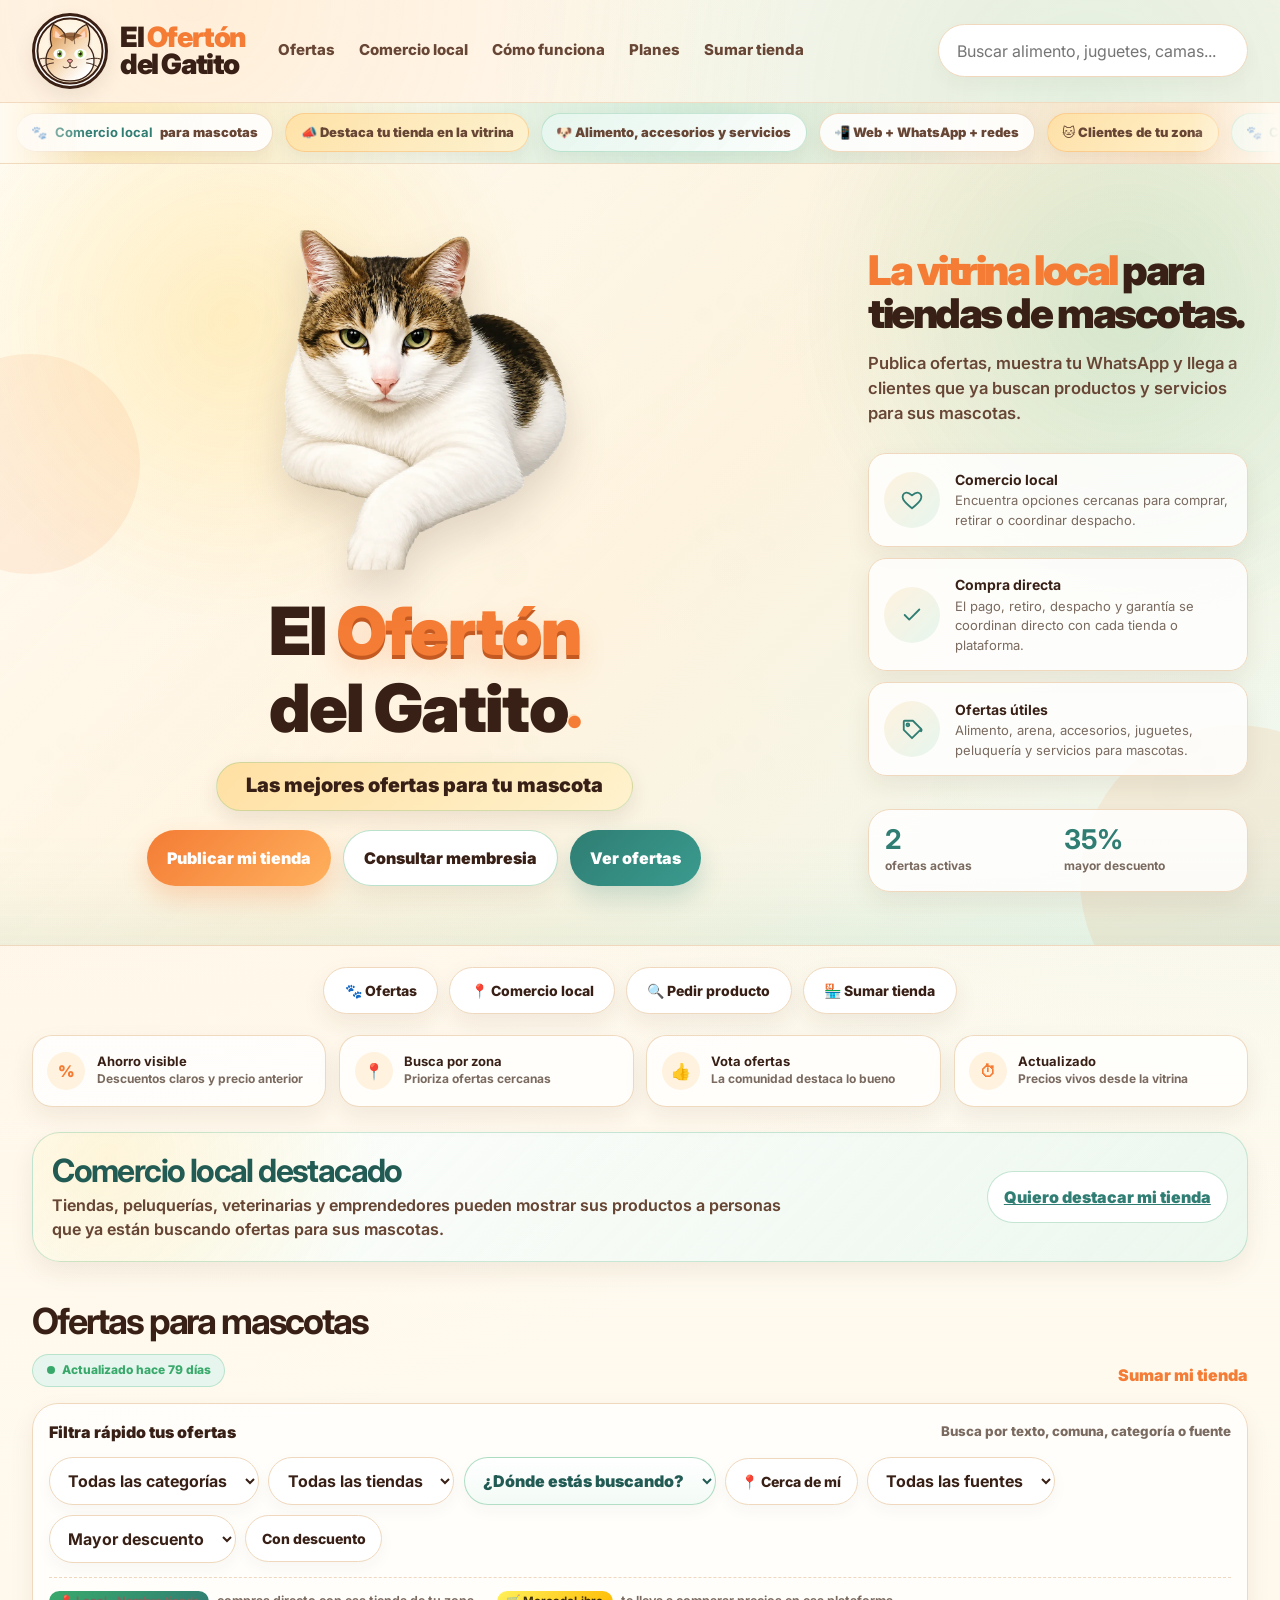
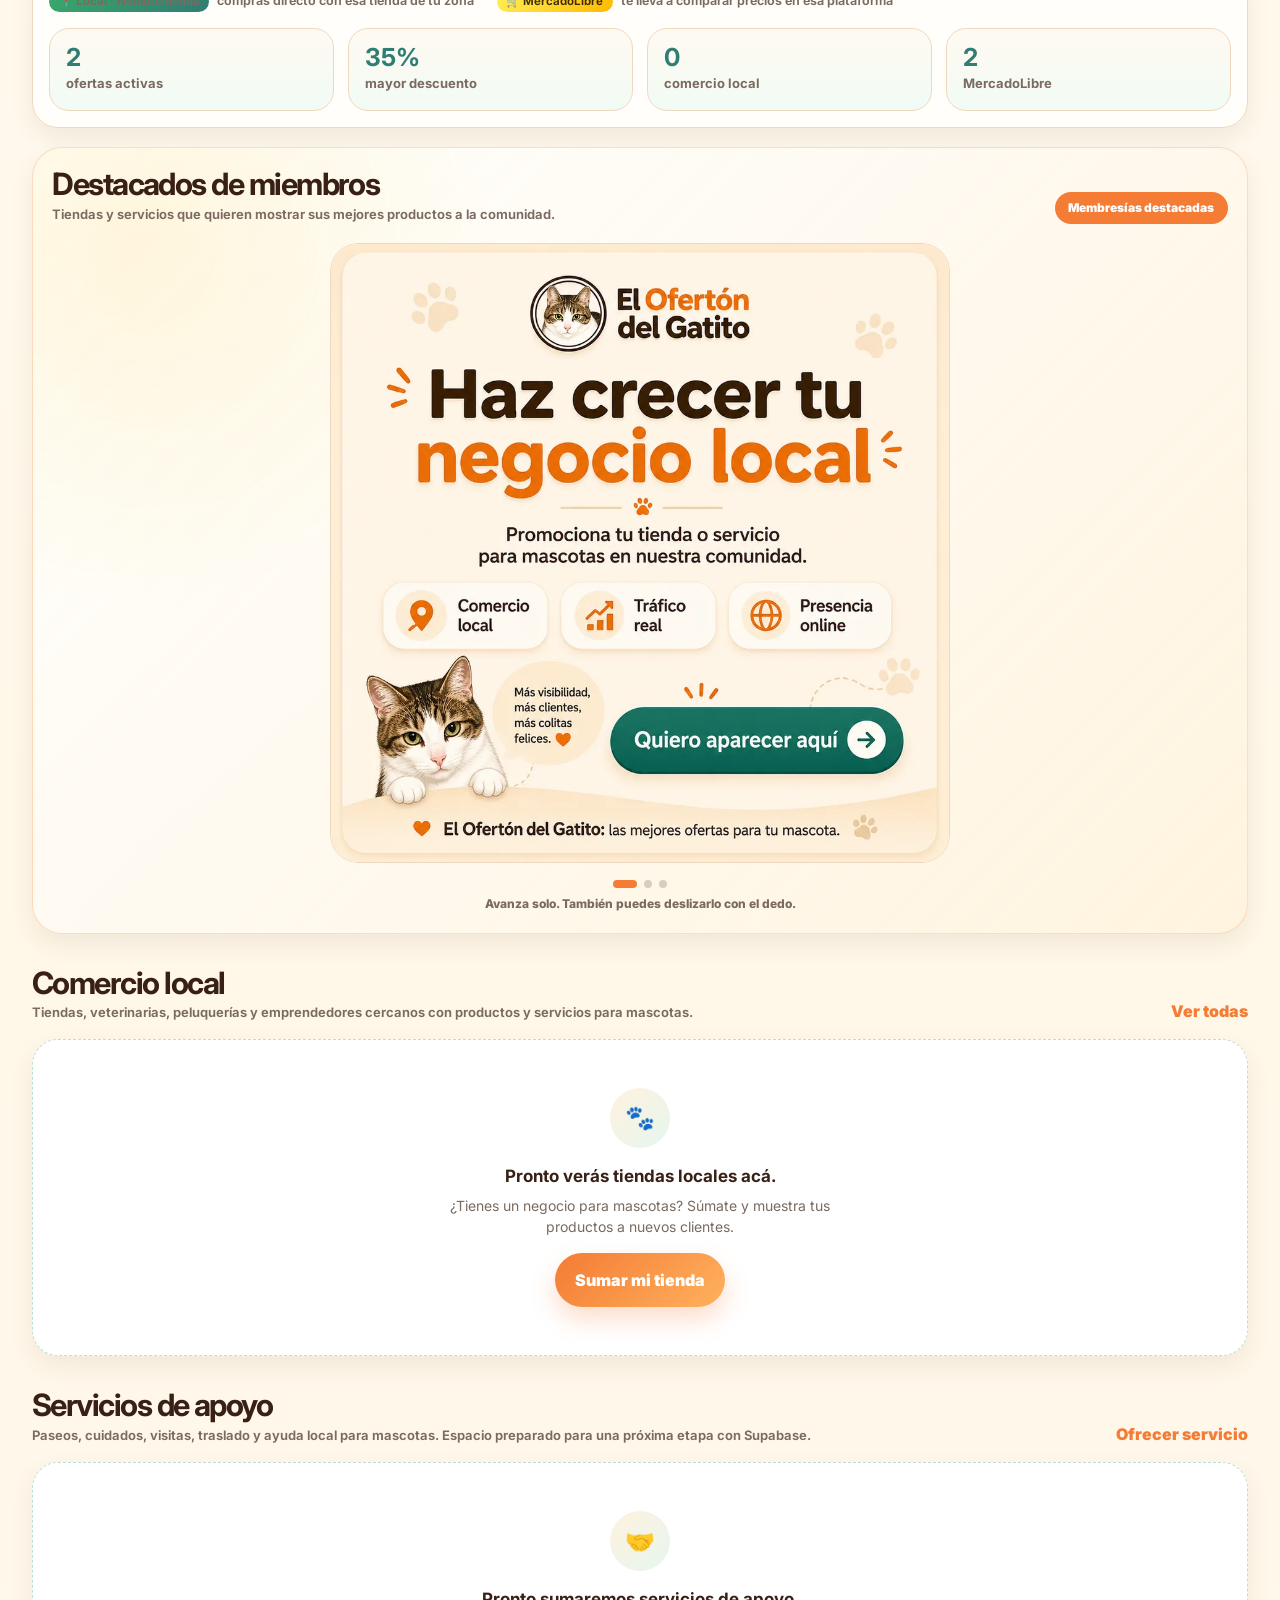
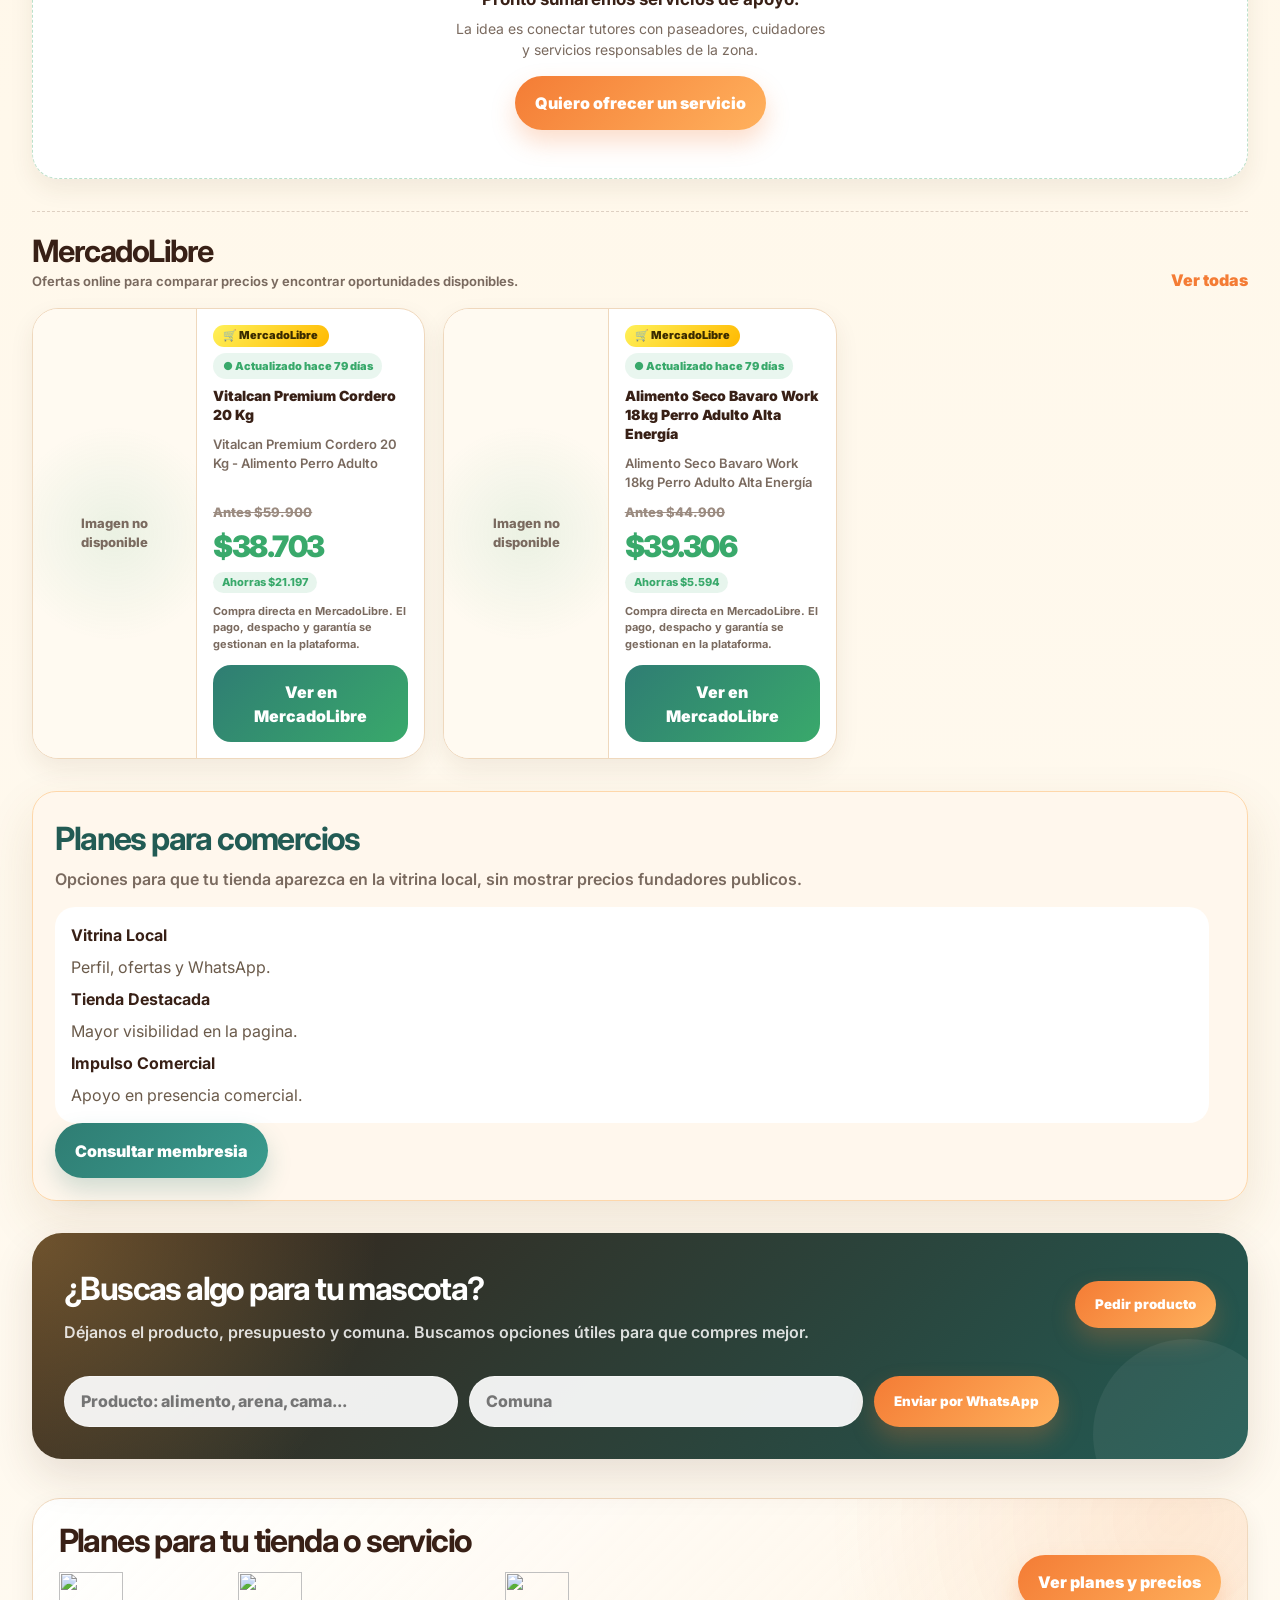
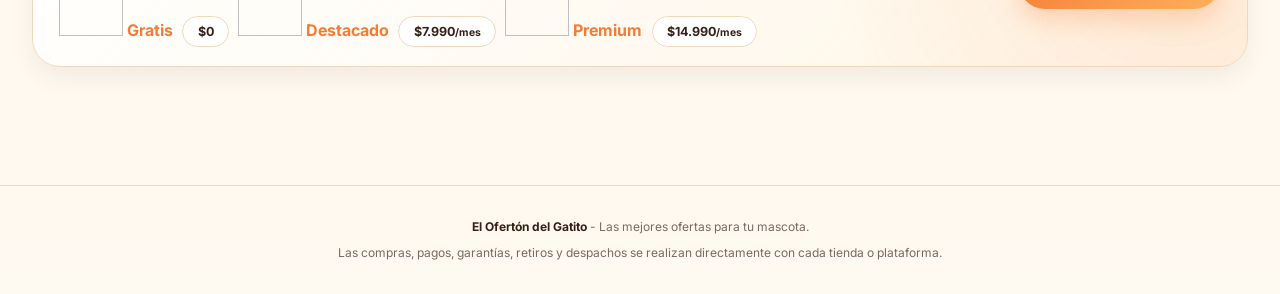
==== commit 9009fa69: "Add files via upload" ====
--- a/index.html
+++ b/index.html
@@ -23,7 +23,7 @@
   <link rel="preconnect" href="https://fonts.googleapis.com">
   <link href="https://fonts.googleapis.com/css2?family=Inter:wght@400;500;600;700;800;900&display=swap" rel="stylesheet">
 
-  <link rel="stylesheet" href="/assets/styles.css">
+  <link rel="stylesheet" href="/assets/styles.css?v=20260924">
 
 </head>
 
@@ -283,11 +283,22 @@
     <section class="plans-teaser" id="planes" aria-label="Planes para tiendas y servicios">
       <div class="plans-teaser-copy">
         <h2>Planes para tu tienda o servicio</h2>
-        <p>Empieza gratis. Si quieres más visibilidad para tus ofertas, súmate a Destacado o Premium.</p>
         <div class="plans-teaser-prices">
-          <span><strong>Gratis</strong>$0</span>
-          <span><strong>Destacado</strong>$7.990/mes</span>
-          <span><strong>Premium</strong>$14.990/mes</span>
+          <div class="teaser-plan">
+            <img src="/assets/gato-mini-gratis.svg" alt="" width="64" height="64">
+            <strong>Gratis</strong>
+            <span class="teaser-price">$0</span>
+          </div>
+          <div class="teaser-plan destacado">
+            <img src="/assets/gato-mini-destacado.svg" alt="" width="64" height="64">
+            <strong>Destacado</strong>
+            <span class="teaser-price">$7.990<small>/mes</small></span>
+          </div>
+          <div class="teaser-plan premium">
+            <img src="/assets/gato-mini-premium.svg" alt="" width="64" height="64">
+            <strong>Premium</strong>
+            <span class="teaser-price">$14.990<small>/mes</small></span>
+          </div>
         </div>
       </div>
       <a class="btn btn-primary" href="planes.html">Ver planes y precios</a>
--- a/assets/styles.css
+++ b/assets/styles.css
@@ -260,18 +260,6 @@
       box-shadow: 0 0 0 4px rgba(240, 125, 19, 0.12);
     }
 
-    .telegram-top {
-      text-decoration: none;
-      background: linear-gradient(135deg, var(--blue), #3a9b8e);
-      color: white;
-      padding: 0.78rem 1rem;
-      border-radius: 999px;
-      font-weight: 900;
-      font-size: 14px;
-      white-space: nowrap;
-      box-shadow: 0 10px 25px rgba(47, 125, 115, 0.22);
-    }
-
     main {
       max-width: 1440px;
       margin: 0 auto;
@@ -666,6 +654,19 @@
       box-shadow: var(--shadow);
     }
 
+    .step-icon {
+      position: absolute;
+      top: 1.1rem;
+      right: 1.1rem;
+      width: 38px;
+      height: 38px;
+      border-radius: 50%;
+      background: linear-gradient(135deg, var(--orange-soft), var(--mint));
+      display: grid;
+      place-items: center;
+      color: var(--blue);
+    }
+
     .step-num {
       display: inline-grid;
       place-items: center;
@@ -708,6 +709,91 @@
     .step:last-child::after { display: none; }
 
     /* ---- FAQ ---- */
+    .example-walkthrough,
+    .glossary {
+      margin: 2.5rem 0;
+    }
+
+    .walkthrough-list {
+      display: grid;
+      gap: .75rem;
+      counter-reset: paso-ejemplo;
+      list-style: none;
+      margin-top: 1rem;
+    }
+
+    .walkthrough-list li {
+      position: relative;
+      background: white;
+      border: 1px solid var(--border);
+      border-radius: 18px;
+      padding: 1rem 1.2rem 1rem 3.4rem;
+      box-shadow: var(--shadow-soft);
+      color: var(--brown-2);
+      font-size: 14px;
+      line-height: 1.55;
+    }
+
+    .walkthrough-list li b { color: var(--brown); }
+
+    .walkthrough-list li::before {
+      counter-increment: paso-ejemplo;
+      content: counter(paso-ejemplo);
+      position: absolute;
+      left: 1rem;
+      top: 1rem;
+      width: 26px;
+      height: 26px;
+      border-radius: 50%;
+      background: linear-gradient(135deg, var(--blue), var(--green));
+      color: white;
+      font-weight: 900;
+      font-size: 13px;
+      display: grid;
+      place-items: center;
+    }
+
+    .walkthrough-list .source-pill {
+      font-size: 11px;
+      padding: .26rem .55rem;
+      margin: 0 .15rem;
+    }
+
+    .glossary-grid {
+      display: grid;
+      grid-template-columns: repeat(2, 1fr);
+      gap: 1rem;
+      margin-top: 1rem;
+    }
+
+    .glossary-item {
+      background: white;
+      border: 1px solid var(--border);
+      border-radius: 18px;
+      padding: 1.1rem;
+      box-shadow: var(--shadow-soft);
+      display: grid;
+      gap: .55rem;
+      align-content: start;
+    }
+
+    .glossary-item p {
+      color: var(--brown-2);
+      font-size: 13px;
+      font-weight: 600;
+      line-height: 1.5;
+    }
+
+    .plan-guide-grid { grid-template-columns: repeat(3, 1fr); }
+
+    @media (max-width: 860px) {
+      .plan-guide-grid { grid-template-columns: 1fr; }
+    }
+
+    @media (max-width: 720px) {
+      .glossary-grid { grid-template-columns: 1fr; }
+    }
+
     .faq {
       margin: 2.5rem 0;
     }
@@ -926,6 +1012,29 @@
       border-color: var(--border);
     }
 
+    .filters-legend {
+      display: flex;
+      flex-wrap: wrap;
+      gap: .6rem 1.4rem;
+      margin: .9rem 0 0;
+      padding-top: .8rem;
+      border-top: 1px dashed var(--border);
+    }
+
+    .filters-legend span {
+      display: inline-flex;
+      align-items: center;
+      gap: .5rem;
+      font-size: 12.5px;
+      font-weight: 650;
+      color: var(--muted);
+    }
+
+    .filters-legend .source-pill {
+      font-size: 11.5px;
+      padding: .3rem .6rem;
+    }
+
     .stats {
       display: grid;
       grid-template-columns: repeat(4, 1fr);
@@ -1555,7 +1664,6 @@
         order: 3;
         margin-left: 0;
       }
-      .telegram-top { margin-left: auto; }
       .trust-row { grid-template-columns: repeat(2, 1fr); }
       .stats { grid-template-columns: repeat(2, 1fr); }
       .request-box,
@@ -1580,7 +1688,6 @@
         height: 52px;
       }
       .brand-name { font-size: 15px; }
-      .telegram-top { display: none; }
       .hero {
         border-radius: 24px;
         padding: 1.2rem;
@@ -1905,6 +2012,19 @@
       background: rgba(57,169,107,.11);
       color: var(--green);
       font-size: 11px;
+      font-weight: 900;
+    }
+
+    .badge-mini {
+      display: inline-flex;
+      align-items: center;
+      gap: .28rem;
+      width: fit-content;
+      padding: .3rem .64rem;
+      border-radius: 999px;
+      background: rgba(244, 124, 53, .12);
+      color: var(--orange);
+      font-size: 11.5px;
       font-weight: 900;
     }
 
